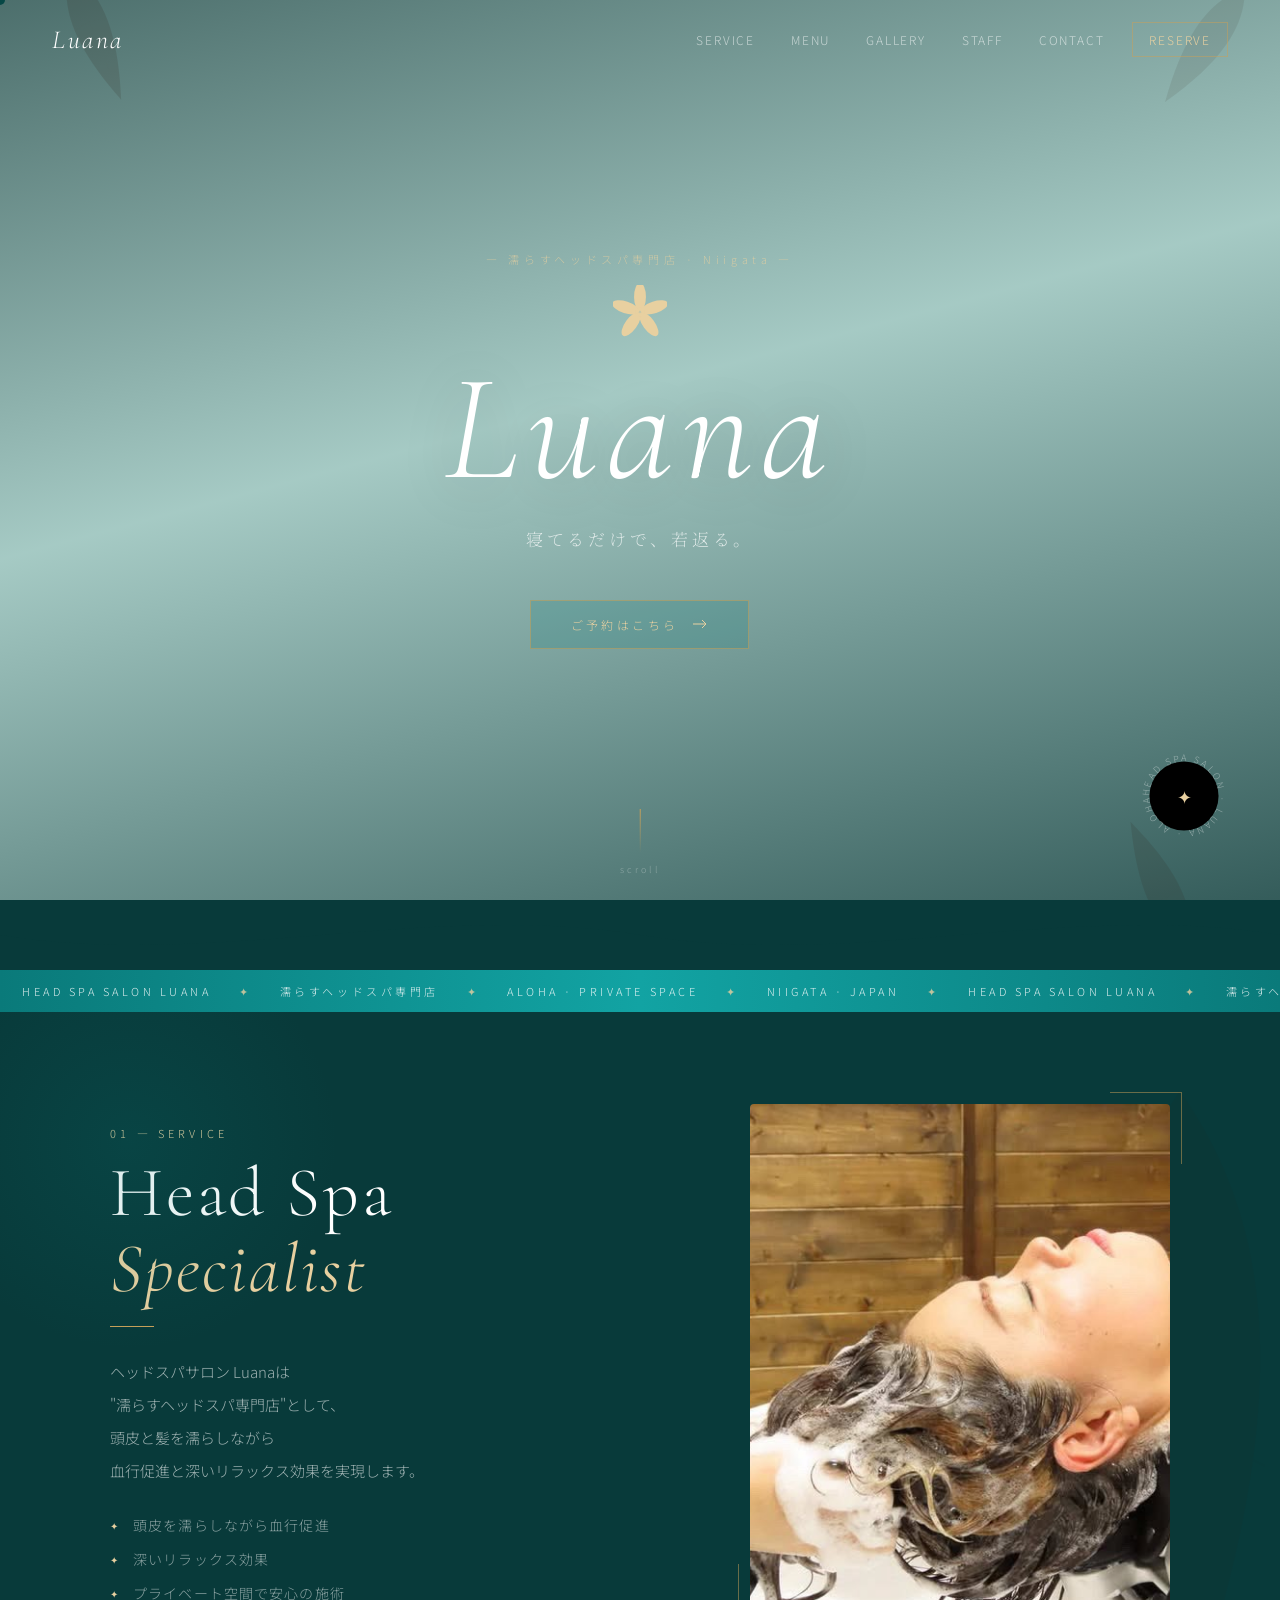
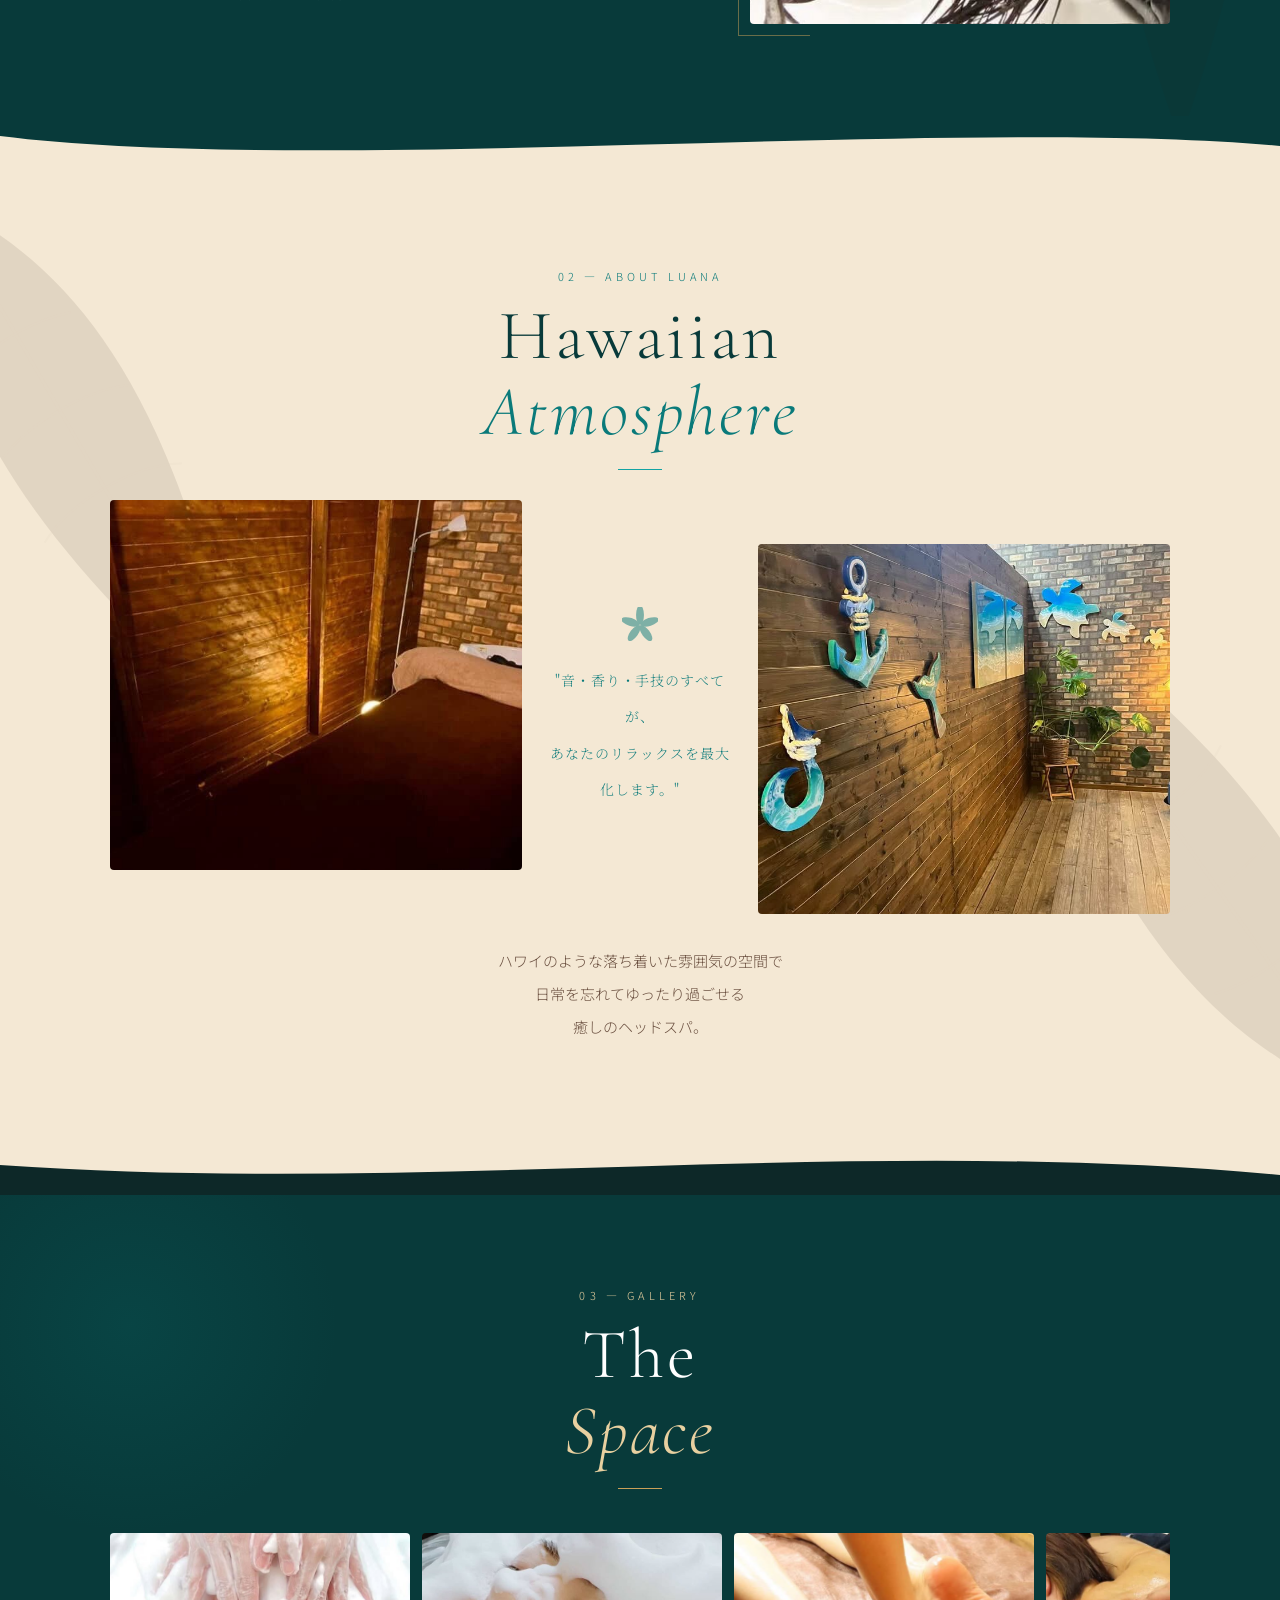
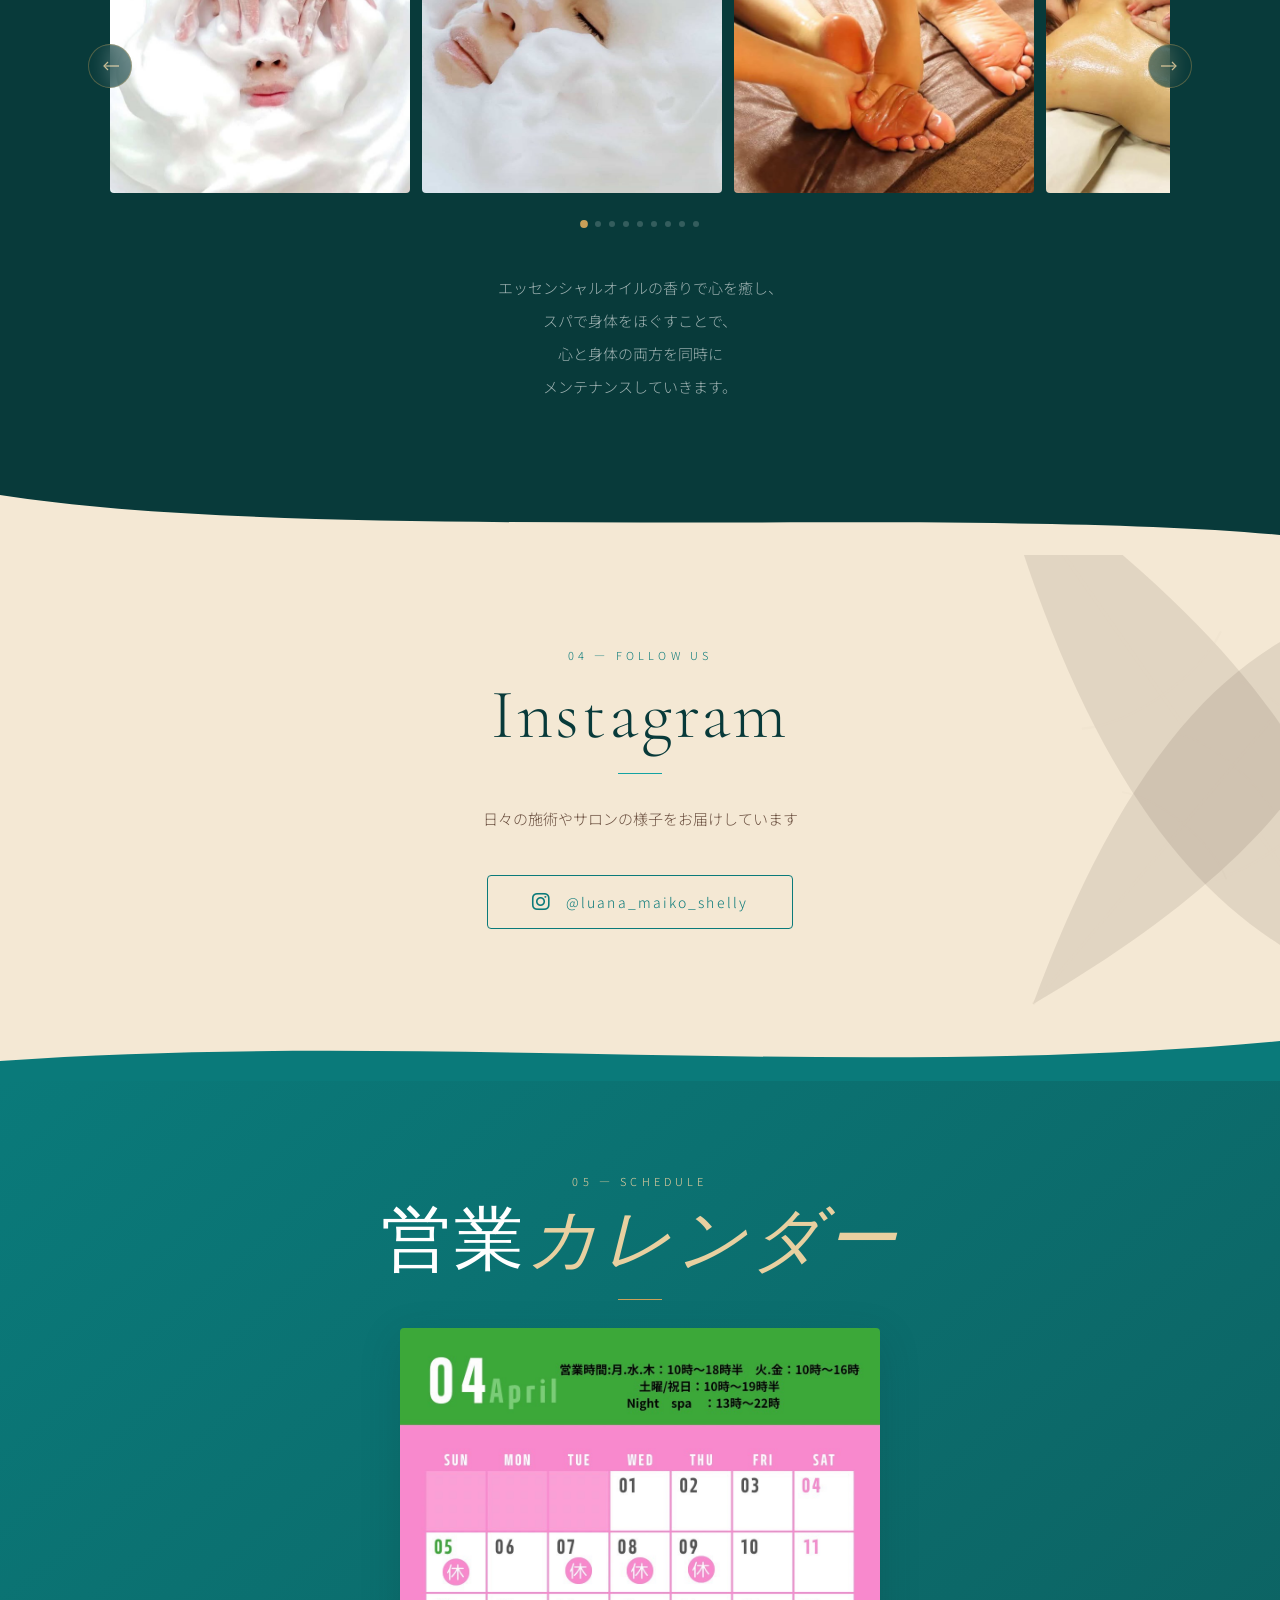
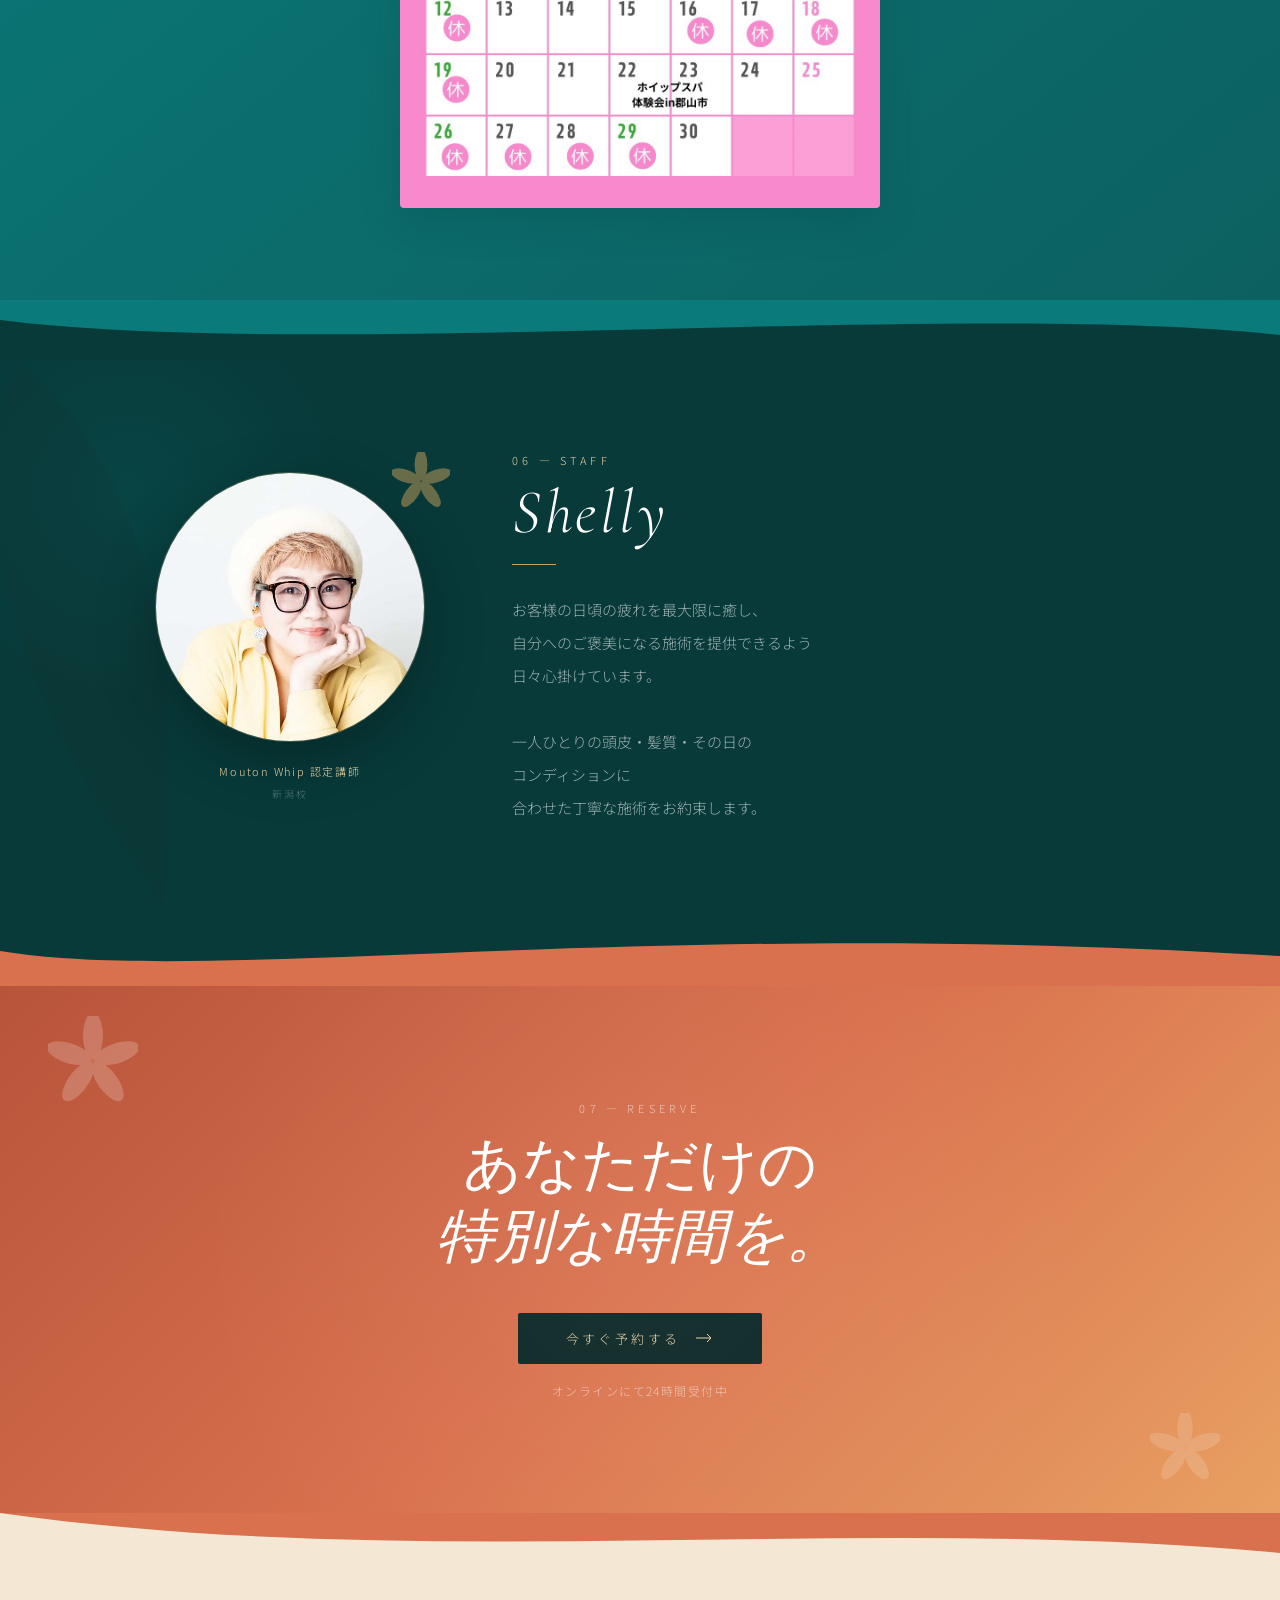
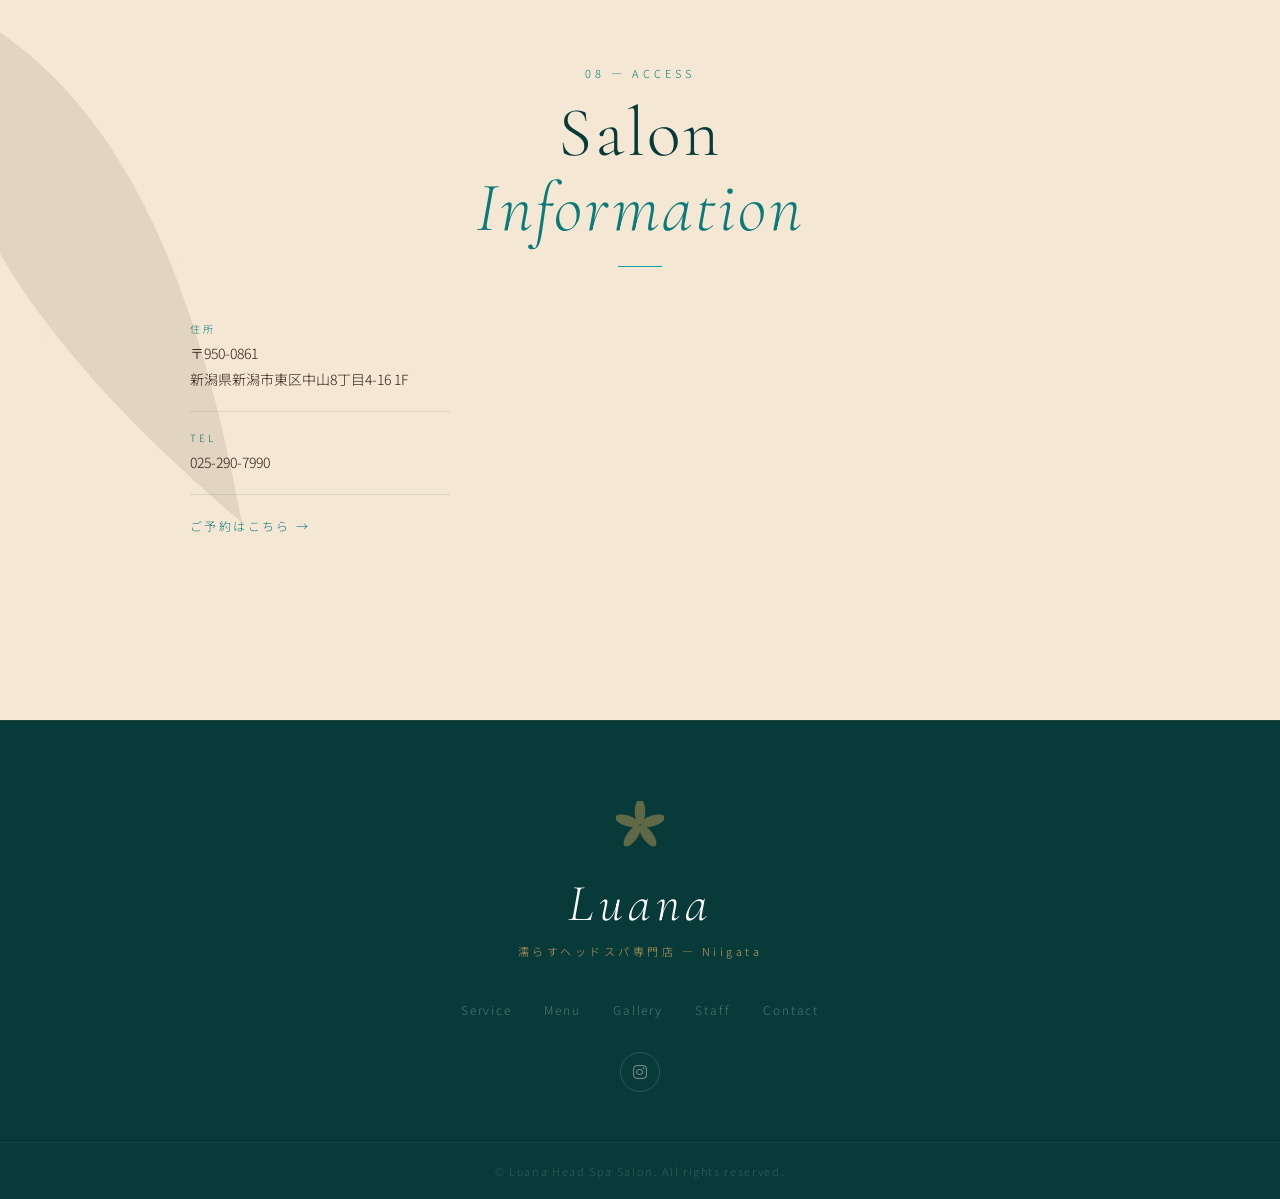
==== index.html @ be239156 "Update index.html" ====
<!DOCTYPE html>
<html lang="ja">
<head>
<meta charset="UTF-8">
<meta name="viewport" content="width=device-width, initial-scale=1.0">
<title>Luana — 濡らすヘッドスパ専門店</title>
<link href="https://fonts.googleapis.com/css2?family=Cormorant+Garamond:ital,wght@0,300;0,400;1,300;1,400;1,500&family=Noto+Serif+JP:wght@200;300&family=Noto+Sans+JP:wght@200;300;400&display=swap" rel="stylesheet">
<link rel="stylesheet" href="https://cdnjs.cloudflare.com/ajax/libs/font-awesome/6.5.0/css/all.min.css">
<link rel="stylesheet" href="style.css">
<meta name="google-site-verification" content="O3hoG726tvhX1asal-WGF4yoI_s49Vpb828jJnGC_mg" />
</head>
<body>

<div class="cursor" id="cursor"></div>

<!-- SVG Defs (plumeria + palm leaf) -->
<svg width="0" height="0" style="position:absolute">
  <defs>
    <!-- Plumeria 5-petal flower -->
    <symbol id="plumeria" viewBox="0 0 100 100">
      <ellipse cx="50" cy="22" rx="11" ry="26" fill="currentColor" transform="rotate(0,50,50)"/>
      <ellipse cx="50" cy="22" rx="11" ry="26" fill="currentColor" transform="rotate(72,50,50)"/>
      <ellipse cx="50" cy="22" rx="11" ry="26" fill="currentColor" transform="rotate(144,50,50)"/>
      <ellipse cx="50" cy="22" rx="11" ry="26" fill="currentColor" transform="rotate(216,50,50)"/>
      <ellipse cx="50" cy="22" rx="11" ry="26" fill="currentColor" transform="rotate(288,50,50)"/>
      <circle cx="50" cy="50" r="8" fill="currentColor" opacity=".6"/>
    </symbol>
    <!-- Tropical leaf -->
    <symbol id="leaf" viewBox="0 0 120 280">
      <path d="M60,10 C95,60 110,130 60,270 C10,130 25,60 60,10Z" fill="currentColor"/>
      <path d="M60,10 C60,10 60,270 60,270" stroke="currentColor" stroke-width="1.5" fill="none" opacity=".3"/>
      <path d="M35,80 C50,75 70,75 85,80" stroke="currentColor" stroke-width="1" fill="none" opacity=".25"/>
      <path d="M28,120 C45,112 75,112 92,120" stroke="currentColor" stroke-width="1" fill="none" opacity=".2"/>
      <path d="M26,160 C44,150 76,150 94,160" stroke="currentColor" stroke-width="1" fill="none" opacity=".15"/>
    </symbol>
  </defs>
</svg>

<!-- ======================== HERO ======================== -->
<section class="hero">
  <video autoplay muted loop playsinline class="hero-video">
    <source src="images/795506401.041044.mp4" type="video/mp4">
  </video>
  <div class="hero-veil"></div>

  <!-- floating palm leaves -->
  <div class="hero-leaves">
    <svg class="leaf-tl" style="top:-40px;left:-55px;width:300px;opacity:.14;fill:#2a5c3e;transform:rotate(-22deg)"><use href="#leaf"/></svg>
    <svg class="leaf-tr" style="top:-30px;right:-45px;width:240px;opacity:.09;fill:#2a5c3e;transform:rotate(35deg)"><use href="#leaf"/></svg>
    <svg class="leaf-br" style="bottom:-60px;right:-60px;width:360px;opacity:.13;fill:#2a5c3e;transform:rotate(155deg)"><use href="#leaf"/></svg>
  </div>

  <div class="hero-content">
    <p class="hero-eyebrow">— 濡らすヘッドスパ専門店 · Niigata —</p>
    <!-- plumeria SVG above title -->
    <svg class="hero-plumeria" viewBox="0 0 100 100" style="color:var(--gold-lt)"><use href="#plumeria"/></svg>
    <h1 class="hero-title">Luana</h1>
    <p class="hero-tagline">寝てるだけで、若返る。</p>
    <a href="https://tol-app.jp/s/2vein6014q2k5wwbvw0y" class="hero-cta" target="_blank">
      <span>ご予約はこちら</span>
      <svg width="16" height="10" viewBox="0 0 16 10"><line x1="0" y1="5" x2="12" y2="5" stroke="currentColor" stroke-width="1"/><polyline points="9,1 13,5 9,9" fill="none" stroke="currentColor" stroke-width="1"/></svg>
    </a>
  </div>

  <div class="hero-badge">
    <svg viewBox="0 0 100 100" width="100%" height="100%" style="font-size:9.5px">
      <path id="ct" d="M50,50m-36,0a36,36 0 1,1 72,0a36,36 0 1,1-72,0"/>
      <text fill="currentColor" letter-spacing="2.6">
        <textPath href="#ct">HEAD SPA SALON · LUANA · ALOHA · </textPath>
      </text>
    </svg>
    <span class="badge-center">✦</span>
  </div>

  <div class="hero-scroll"><div class="scroll-bar"></div><span>scroll</span></div>
</section>

<!-- NAV -->
<nav id="nav">
  <a href="index.html" class="nav-brand">Luana</a>
  <div class="nav-links">
    <a href="#service">Service</a>
    <a href="menu.html">Menu</a>
    <a href="#gallery">Gallery</a>
    <a href="#staff">Staff</a>
    <a href="contact.html">Contact</a>
    <a href="https://tol-app.jp/s/2vein6014q2k5wwbvw0y" target="_blank" class="nav-btn">Reserve</a>
  </div>
  <button class="nav-hamburger" id="hamburger"><span></span><span></span></button>
</nav>
<div class="mobile-menu" id="mm">
  <a href="#service" class="mm-link">Service</a>
  <a href="menu.html" class="mm-link">Menu</a>
  <a href="#gallery" class="mm-link">Gallery</a>
  <a href="#staff" class="mm-link">Staff</a>
  <a href="contact.html" class="mm-link">Contact</a>
  <a href="https://tol-app.jp/s/2vein6014q2k5wwbvw0y" target="_blank" class="mm-link mm-reserve">Reserve</a>
</div>

<!-- WAVE DOWN from hero -->
<div class="wave-divider" style="background:var(--deep)">
  <svg viewBox="0 0 1440 70" preserveAspectRatio="none" height="70">
    <path d="M0,35 C240,70 480,0 720,35 C960,70 1200,0 1440,35 L1440,0 L0,0 Z" fill="var(--deep)"/>
  </svg>
</div>

<!-- MARQUEE -->
<div class="marquee-wrap">
  <div class="marquee-track">
    <span>HEAD SPA SALON LUANA</span><span class="marquee-dot">✦</span>
    <span>濡らすヘッドスパ専門店</span><span class="marquee-dot">✦</span>
    <span>ALOHA · PRIVATE SPACE</span><span class="marquee-dot">✦</span>
    <span>NIIGATA · JAPAN</span><span class="marquee-dot">✦</span>
    <span>HEAD SPA SALON LUANA</span><span class="marquee-dot">✦</span>
    <span>濡らすヘッドスパ専門店</span><span class="marquee-dot">✦</span>
    <span>ALOHA · PRIVATE SPACE</span><span class="marquee-dot">✦</span>
    <span>NIIGATA · JAPAN</span><span class="marquee-dot">✦</span>
  </div>
</div>

<!-- ======================== SERVICE ======================== -->
<section class="sec-deep reveal" id="service">
  <!-- tropical leaf watermark -->
  <svg style="position:absolute;bottom:-50px;right:-50px;width:300px;opacity:.05;fill:var(--gold);pointer-events:none" viewBox="0 0 120 280"><use href="#leaf"/></svg>
  <div class="split-layout" style="max-width:1060px;margin:0 auto">
    <div class="split-text">
      <span class="tag-line">01 — Service</span>
      <h2 class="title-serif" style="margin-bottom:20px">Head Spa<br><em>Specialist</em></h2>
      <div class="gold-bar"></div>
      <p class="body-prose">
        ヘッドスパサロン Luanaは<br>
        "濡らすヘッドスパ専門店"として、<br>
        頭皮と髪を濡らしながら<br>
        血行促進と深いリラックス効果を実現します。
      </p>
      <ul class="feature-list">
        <li><span class="fi">✦</span> 頭皮を濡らしながら血行促進</li>
        <li><span class="fi">✦</span> 深いリラックス効果</li>
        <li><span class="fi">✦</span> プライベート空間で安心の施術</li>
      </ul>
    </div>
    <div class="split-image">
      <img src="images/spa3.jpg" alt="service">
      <div class="img-corner-tl"></div>
      <div class="img-corner-br"></div>
    </div>
  </div>
</section>

<!-- WAVE -->
<div class="wave-divider" style="background:var(--sand)">
  <svg viewBox="0 0 1440 60" preserveAspectRatio="none" height="60">
    <path d="M0,20 C360,60 1080,0 1440,30 L1440,0 L0,0 Z" fill="var(--deep)"/>
  </svg>
</div>

<!-- ======================== ABOUT ======================== -->
<section class="sec-sand reveal center" id="about">
  <!-- leaf watermark -->
  <svg class="leaf-accent br" viewBox="0 0 120 280" style="fill:var(--palm)"><use href="#leaf"/></svg>
  <svg class="leaf-accent tl" viewBox="0 0 120 280" style="fill:var(--palm)"><use href="#leaf"/></svg>
  <div style="max-width:1060px;margin:0 auto">
    <span class="tag-line">02 — About Luana</span>
    <h2 class="title-serif" style="margin-bottom:20px">Hawaiian<br><em>Atmosphere</em></h2>
    <div class="gold-bar"></div>
    <div class="stag-grid">
      <div class="stag-img stag-top"><img src="images/spa12.jpg" alt=""></div>
      <div class="stag-mid">
        <svg class="stag-plumeria" viewBox="0 0 100 100" style="color:var(--lagoon)"><use href="#plumeria"/></svg>
        <p class="stag-quote">"音・香り・手技のすべてが、<br>あなたのリラックスを最大化します。"</p>
      </div>
      <div class="stag-img stag-btm"><img src="images/spa5.jpg" alt=""></div>
    </div>
    <p class="body-prose">
      ハワイのような落ち着いた雰囲気の空間で<br>
      日常を忘れてゆったり過ごせる<br>癒しのヘッドスパ。
    </p>
  </div>
</section>

<!-- WAVE -->
<div class="wave-divider" style="background:var(--ink)">
  <svg viewBox="0 0 1440 60" preserveAspectRatio="none" height="60">
    <path d="M0,30 C480,60 960,0 1440,40 L1440,0 L0,0 Z" fill="var(--sand)"/>
  </svg>
</div>

<!-- ======================== GALLERY ======================== -->
<section class="sec-deep reveal center" id="gallery">
  <div style="max-width:1060px;margin:0 auto">
    <span class="tag-line">03 — Gallery</span>
    <h2 class="title-serif" style="margin-bottom:20px">The<br><em>Space</em></h2>
    <div class="gold-bar"></div>

    <!-- カルーセル本体 -->
    <div class="carousel-wrap">
      <button class="carousel-arrow prev" id="gPrev" aria-label="前へ">
        <svg width="18" height="12" viewBox="0 0 18 12"><line x1="18" y1="6" x2="4" y2="6" stroke="currentColor" stroke-width="1.2"/><polyline points="7,2 3,6 7,10" fill="none" stroke="currentColor" stroke-width="1.2"/></svg>
      </button>
      <div class="carousel-track" id="gTrack">
        <div class="c-item c-tall"><img src="images/spa1.jpg" alt=""><div class="c-hover"></div></div>
        <div class="c-item"><img src="images/spa2.jpg" alt=""><div class="c-hover"></div></div>
        <div class="c-item"><img src="images/spa4.jpg" alt=""><div class="c-hover"></div></div>
        <div class="c-item c-tall"><img src="images/spa7.jpg" alt=""><div class="c-hover"></div></div>
        <div class="c-item"><img src="images/spa8.jpg" alt=""><div class="c-hover"></div></div>
        <div class="c-item"><img src="images/spa10.jpg" alt=""><div class="c-hover"></div></div>
        <div class="c-item c-tall"><img src="images/spa17.jpg" alt=""><div class="c-hover"></div></div>
        <div class="c-item"><img src="images/spa18.jpg" alt=""><div class="c-hover"></div></div>
        <div class="c-item"><img src="images/spa19.jpg" alt=""><div class="c-hover"></div></div>
      </div>
      <button class="carousel-arrow next" id="gNext" aria-label="次へ">
        <svg width="18" height="12" viewBox="0 0 18 12"><line x1="0" y1="6" x2="14" y2="6" stroke="currentColor" stroke-width="1.2"/><polyline points="11,2 15,6 11,10" fill="none" stroke="currentColor" stroke-width="1.2"/></svg>
      </button>
    </div>

    <!-- ドット -->
    <div class="carousel-dots" id="gDots"></div>

    <p class="body-prose" style="margin-top:44px">
      エッセンシャルオイルの香りで心を癒し、<br>スパで身体をほぐすことで、<br>
      心と身体の両方を同時に<br>メンテナンスしていきます。
    </p>
  </div>
</section>
   

<!-- WAVE -->
<div class="wave-divider" style="background:var(--sand)">
  <svg viewBox="0 0 1440 60" preserveAspectRatio="none" height="60">
    <path d="M0,0 C360,50 1080,10 1440,40 L1440,0 L0,0 Z" fill="var(--deep)"/>
  </svg>
</div>

<!-- ======================== INSTAGRAM ======================== -->
<section class="sec-sand reveal center">
  <svg class="leaf-accent tr" viewBox="0 0 120 280" style="fill:var(--palm)"><use href="#leaf"/></svg>
  <svg class="leaf-accent br" viewBox="0 0 120 280" style="fill:var(--palm)"><use href="#leaf"/></svg>
  <div style="max-width:600px;margin:0 auto">
    <span class="tag-line" style="color:var(--lagoon)">04 — Follow Us</span>
    <h2 class="title-serif" style="color:var(--deep);margin-bottom:20px">Instagram</h2>
    <div class="gold-bar"></div>
    <p class="body-prose" style="color:var(--text-lt);margin-bottom:22px">日々の施術やサロンの様子をお届けしています</p>
    <a href="https://www.instagram.com/luana_maiko_shelly/" target="_blank" class="insta-btn">
      <i class="fa-brands fa-instagram"></i>
      <span>@luana_maiko_shelly</span>
    </a>
  </div>
</section>

<!-- WAVE -->
<div class="wave-divider" style="background:var(--lagoon)">
  <svg viewBox="0 0 1440 60" preserveAspectRatio="none" height="60">
    <path d="M0,40 C480,10 960,60 1440,20 L1440,0 L0,0 Z" fill="var(--sand)"/>
  </svg>
</div>

<!-- ======================== SCHEDULE ======================== -->
<section class="sec-lagoon reveal center">
  <div style="max-width:700px;margin:0 auto">
    <span class="tag-line">05 — Schedule</span>
    <h2 class="title-serif" style="margin-bottom:20px">営業<em>カレンダー</em></h2>
    <div class="gold-bar"></div>
    <div class="schedule-img"><img src="images/spa20.jpg" alt="schedule"></div>
  </div>
</section>

<!-- WAVE -->
<div class="wave-divider" style="background:var(--deep)">
  <svg viewBox="0 0 1440 60" preserveAspectRatio="none" height="60">
    <path d="M0,20 C360,60 1080,0 1440,35 L1440,0 L0,0 Z" fill="var(--lagoon)"/>
  </svg>
</div>

<!-- ======================== STAFF ======================== -->
<section class="sec-deep reveal" id="staff">
  <svg style="position:absolute;top:-30px;left:-40px;width:260px;opacity:.06;fill:var(--gold);pointer-events:none;transform:rotate(-15deg)" viewBox="0 0 120 280"><use href="#leaf"/></svg>
  <div class="staff-layout">
    <div class="staff-img-side">
      <svg class="staff-plumeria" viewBox="0 0 100 100" style="color:var(--gold)"><use href="#plumeria"/></svg>
      <div class="staff-photo"><img src="images/spa11.jpg" alt="SHELLY"></div>
      <p class="staff-cert">Mouton Whip 認定講師<br><small>新潟校</small></p>
    </div>
    <div class="staff-text-side">
      <span class="tag-line">06 — Staff</span>
      <h2 class="staff-name">Shelly</h2>
      <div class="gold-bar"></div>
      <p class="body-prose">
        お客様の日頃の疲れを最大限に癒し、<br>
        自分へのご褒美になる施術を提供できるよう<br>
        日々心掛けています。<br><br>
        一人ひとりの頭皮・髪質・その日の<br>コンディションに<br>
        合わせた丁寧な施術をお約束します。
      </p>
    </div>
  </div>
</section>

<!-- WAVE into sunset -->
<div class="wave-divider" style="background:var(--sunset)">
  <svg viewBox="0 0 1440 70" preserveAspectRatio="none" height="70">
    <path d="M0,35 C240,70 720,0 1440,40 L1440,0 L0,0 Z" fill="var(--deep)"/>
  </svg>
</div>

<!-- ======================== RESERVE CTA ======================== -->
<section class="sec-sunset reveal" id="reserve">
  <!-- plumeria watermarks -->
  <svg style="position:absolute;top:30px;left:48px;width:90px;opacity:.2;color:white" viewBox="0 0 100 100"><use href="#plumeria"/></svg>
  <svg style="position:absolute;bottom:30px;right:60px;width:70px;opacity:.15;color:white" viewBox="0 0 100 100"><use href="#plumeria"/></svg>
  <div class="cta-inner">
    <span class="tag-line">07 — Reserve</span>
    <h2 class="cta-title">あなただけの<br><em>特別な時間を。</em></h2>
    <a href="https://tol-app.jp/s/2vein6014q2k5wwbvw0y" class="cta-btn" target="_blank">
      <span>今すぐ予約する</span>
      <svg width="18" height="10" viewBox="0 0 18 10"><line x1="0" y1="5" x2="14" y2="5" stroke="currentColor" stroke-width="1"/><polyline points="11,1 15,5 11,9" fill="none" stroke="currentColor" stroke-width="1"/></svg>
    </a>
    <p class="cta-note">オンラインにて24時間受付中</p>
  </div>
</section>

<!-- WAVE -->
<div class="wave-divider" style="background:var(--sand)">
  <svg viewBox="0 0 1440 60" preserveAspectRatio="none" height="60">
    <path d="M0,0 C480,60 960,0 1440,40 L1440,0 L0,0 Z" fill="var(--sunset)"/>
  </svg>
</div>

<!-- ======================== ACCESS ======================== -->
<section class="sec-sand reveal center" id="access">
  <svg class="leaf-accent tl" viewBox="0 0 120 280" style="fill:var(--palm)"><use href="#leaf"/></svg>
  <div style="max-width:1060px;margin:0 auto">
    <span class="tag-line" style="color:var(--lagoon)">08 — Access</span>
    <h2 class="title-serif" style="color:var(--deep);margin-bottom:20px">Salon<br><em>Information</em></h2>
    <div class="gold-bar"></div>
    <div class="access-grid">
      <div class="access-info">
        <div class="access-row">
          <span class="access-label">住所</span>
          <span class="access-val">〒950-0861<br>新潟県新潟市東区中山8丁目4-16 1F</span>
        </div>
        <div class="access-row">
          <span class="access-label">TEL</span>
          <span class="access-val">025-290-7990</span>
        </div>
        <a href="https://tol-app.jp/s/2vein6014q2k5wwbvw0y" class="access-link" target="_blank">ご予約はこちら →</a>
      </div>
      <div class="access-map">
        <iframe src="https://www.google.com/maps/embed?pb=!1m18!1m12!1m3!1d3147.7233417652424!2d139.0874111!3d37.9135288!2m3!1f0!2f0!3f0!3m2!1i1024!2i768!4f13.1!3m3!1m2!1s0x5ff4cbd491cc6c4f%3A0x5db7b37e631eb9e1!2z44CSOTUwLTA4NjEg5paw5r2f55yM5paw5r2f5biC5p2x5Yy65Lit5bGx77yY5LiB55uu77yU4oiS77yR77yWIDFm!5e0!3m2!1sja!2sjp!4v1773441882358!5m2!1sja!2sjp" allowfullscreen="" loading="lazy"></iframe>
      </div>
    </div>
  </div>
</section>

<!-- FOOTER -->
<footer>
  <div class="footer-top">
    <svg class="footer-plumeria" viewBox="0 0 100 100" style="color:var(--gold)"><use href="#plumeria"/></svg>
    <div class="footer-logo">Luana</div>
    <p class="footer-sub">濡らすヘッドスパ専門店 — Niigata</p>
    <nav class="footer-links">
      <a href="#service">Service</a><a href="menu.html">Menu</a>
      <a href="#gallery">Gallery</a><a href="#staff">Staff</a>
      <a href="contact.html">Contact</a>
    </nav>
    <a href="https://www.instagram.com/luana_maiko_shelly/" target="_blank" class="footer-insta">
      <i class="fa-brands fa-instagram"></i>
    </a>
  </div>
  <div class="footer-bottom">© Luana Head Spa Salon. All rights reserved.</div>
</footer>

<script>
const cursor = document.getElementById('cursor');
document.addEventListener('mousemove', e => { cursor.style.left=e.clientX+'px'; cursor.style.top=e.clientY+'px'; });
document.querySelectorAll('a,button').forEach(el => {
  el.addEventListener('mouseenter',()=>cursor.classList.add('grow'));
  el.addEventListener('mouseleave',()=>cursor.classList.remove('grow'));
});
const nav = document.getElementById('nav');
window.addEventListener('scroll',()=>{ nav.classList.toggle('solid',window.scrollY>80); });
const hbg = document.getElementById('hamburger');
const mm  = document.getElementById('mm');
hbg.addEventListener('click',()=>{ hbg.classList.toggle('open'); mm.classList.toggle('open'); });
document.querySelectorAll('.mm-link').forEach(a=>a.addEventListener('click',()=>{ hbg.classList.remove('open'); mm.classList.remove('open'); }));
const io = new IntersectionObserver(entries=>{ entries.forEach(e=>{ if(e.isIntersecting){ e.target.classList.add('in-view'); io.unobserve(e.target); } }); },{threshold:.08});
document.querySelectorAll('.reveal').forEach(el=>io.observe(el));

 // Gallery Carousel
const track = document.getElementById('gTrack');
const items = track.querySelectorAll('.c-item');
const dotsWrap = document.getElementById('gDots');
const STEP = 312; // カード幅 + gap

// ドット生成
items.forEach((_,i)=>{
  const d = document.createElement('span');
  if(i===0) d.classList.add('active');
  d.addEventListener('click',()=>{ track.scrollTo({left:i*STEP,behavior:'smooth'}); });
  dotsWrap.appendChild(d);
});
const dots = dotsWrap.querySelectorAll('span');

// アクティブドット更新
track.addEventListener('scroll',()=>{
  const idx = Math.round(track.scrollLeft / STEP);
  dots.forEach((d,i)=> d.classList.toggle('active', i===idx));
  document.getElementById('gPrev').disabled = track.scrollLeft < 10;
  document.getElementById('gNext').disabled = track.scrollLeft + track.clientWidth >= track.scrollWidth - 10;
}, {passive:true});

document.getElementById('gPrev').addEventListener('click',()=>{ track.scrollBy({left:-STEP,behavior:'smooth'}); });
document.getElementById('gNext').addEventListener('click',()=>{ track.scrollBy({left: STEP,behavior:'smooth'}); });

// マウスドラッグ対応
let drag={active:false,startX:0,scrollLeft:0};
track.addEventListener('mousedown', e=>{ drag={active:true,startX:e.pageX-track.offsetLeft,scrollLeft:track.scrollLeft}; track.classList.add('is-dragging'); });
document.addEventListener('mouseup',  ()=>{ drag.active=false; track.classList.remove('is-dragging'); });
track.addEventListener('mousemove', e=>{ if(!drag.active) return; e.preventDefault(); track.scrollLeft = drag.scrollLeft-(e.pageX-track.offsetLeft-drag.startX)*1.5; }); 
</script>
</body>
</html>
---- style.css ----
/* ============================================
   LUANA — Hawaiian Luxury Resort
   Inspired by Halekulani × Four Seasons Hualalai
   ============================================ */

:root {
  --lagoon:     #0a7a7a;
  --lagoon-lt:  #12a3a3;
  --deep:       #083a3a;
  --sunset:     #d9714e;
  --sunset-lt:  #f0a882;
  --sand:       #f4e8d4;
  --sand-dk:    #e8d4b8;
  --palm:       #2a5c3e;
  --gold:       #c9a058;
  --gold-lt:    #e8d0a0;
  --cream:      #fdf7ee;
  --white:      #ffffff;
  --ink:        #0d2828;
  --text:       #2e1e14;
  --text-lt:    #6b5040;
}

*, *::before, *::after { box-sizing: border-box; margin: 0; padding: 0; }
html { scroll-behavior: smooth; }

body {
  font-family: 'Noto Sans JP', sans-serif;
  font-weight: 300;
  color: var(--text);
  overflow-x: hidden;
  background: var(--cream);
  cursor: none;
}

.cursor {
  position: fixed; width: 10px; height: 10px;
  background: var(--lagoon-lt); border-radius: 50%;
  pointer-events: none; z-index: 9999;
  transform: translate(-50%,-50%);
  transition: width .25s, height .25s, opacity .25s;
  mix-blend-mode: multiply;
}
.cursor.grow { width: 32px; height: 32px; opacity: .4; }
@media (hover:none){ .cursor{ display:none; } }

.reveal {
  opacity: 0; transform: translateY(36px);
  transition: opacity .85s cubic-bezier(.22,1,.36,1),
              transform .85s cubic-bezier(.22,1,.36,1);
}
.reveal.in-view { opacity: 1; transform: translateY(0); }

/* Tokens */
.tag-line    { font-size: 11px; letter-spacing: .38em; text-transform: uppercase; margin-bottom: 14px; display: block; }
.title-serif { font-family: 'Cormorant Garamond', serif; font-size: clamp(40px,6.5vw,70px); font-weight: 300; line-height: 1.08; letter-spacing: .04em; }
.title-serif em { font-style: italic; }
.gold-bar    { width: 44px; height: 1px; background: var(--gold); margin-bottom: 28px; }
.center      { text-align: center; }
.center .gold-bar { margin-left: auto; margin-right: auto; }
.body-prose  { font-size: 15px; font-weight: 300; line-height: 2.2; }

/* ============================================  HERO  */
.hero {
  position: relative; height: 100svh; min-height: 620px;
  display: flex; align-items: center; justify-content: center; overflow: hidden;
}
.hero-video {
  position: absolute; inset: 0; width: 100%; height: 100%;
  object-fit: cover; z-index: 0;
}
.hero-veil {
  position: absolute; inset: 0; z-index: 1;
  background: linear-gradient(165deg, rgba(8,58,58,.72) 0%, rgba(10,122,122,.36) 45%, rgba(8,58,58,.82) 100%);
}
.hero-leaves {
  position: absolute; inset: 0; z-index: 2; pointer-events: none; overflow: hidden;
}
.hero-leaves svg { position: absolute; }

.hero-content {
  position: relative; z-index: 3; text-align: center; padding: 0 24px;
  animation: fadeUp 1.3s cubic-bezier(.22,1,.36,1) both;
}
@keyframes fadeUp {
  from { opacity:0; transform: translateY(26px); }
  to   { opacity:1; transform: translateY(0); }
}
.hero-eyebrow {
  font-size: 11px; letter-spacing: .42em; font-weight: 200;
  color: rgba(232,208,160,.85); margin-bottom: 18px;
  animation: fadeUp 1.3s .15s cubic-bezier(.22,1,.36,1) both;
}
.hero-plumeria { width: 54px; margin: 0 auto 16px; animation: fadeUp 1.3s .25s cubic-bezier(.22,1,.36,1) both; }
.hero-title {
  font-family: 'Cormorant Garamond', serif;
  font-size: clamp(88px,17vw,152px);
  font-weight: 300; font-style: italic; color: var(--white);
  letter-spacing: .06em; line-height: .92; margin-bottom: 22px;
  text-shadow: 0 6px 60px rgba(0,0,0,.22);
  animation: fadeUp 1.3s .32s cubic-bezier(.22,1,.36,1) both;
}
.hero-tagline {
  font-family: 'Noto Serif JP', serif; font-weight: 200;
  font-size: clamp(13px,2vw,17px); letter-spacing: .22em;
  color: rgba(255,255,255,.72); margin-bottom: 44px; line-height: 2;
  animation: fadeUp 1.3s .45s cubic-bezier(.22,1,.36,1) both;
}
.hero-cta {
  display: inline-flex; align-items: center; gap: 14px;
  padding: 15px 40px;
  border: 1px solid rgba(201,160,88,.55);
  background: rgba(10,122,122,.2); backdrop-filter: blur(12px);
  color: var(--gold-lt); text-decoration: none;
  font-size: 12px; letter-spacing: .28em; text-transform: uppercase;
  transition: background .35s, border-color .35s, color .35s;
  animation: fadeUp 1.3s .58s cubic-bezier(.22,1,.36,1) both;
}
.hero-cta:hover { background: var(--gold); border-color: var(--gold); color: var(--ink); }
.hero-badge {
  position: absolute; bottom: 56px; right: 48px;
  width: 96px; height: 96px; z-index: 3;
  color: rgba(255,255,255,.42);
  animation: spinBadge 20s linear infinite, fadeUp 1.3s .8s cubic-bezier(.22,1,.36,1) both;
}
.badge-center {
  position: absolute; inset: 0; display: flex; align-items: center; justify-content: center;
  font-size: 18px; color: var(--gold-lt); animation: spinRev 20s linear infinite;
}
@keyframes spinBadge  { to { transform: rotate(360deg);  } }
@keyframes spinRev    { to { transform: rotate(-360deg); } }
.hero-scroll {
  position: absolute; bottom: 24px; left: 50%; transform: translateX(-50%);
  z-index: 3; display: flex; flex-direction: column; align-items: center; gap: 10px;
  color: rgba(255,255,255,.32); font-size: 9px; letter-spacing: .38em;
}
.scroll-bar {
  width: 1px; height: 44px;
  background: linear-gradient(to bottom, var(--gold), transparent);
  animation: scrollDrop 2s ease-in-out infinite;
}
@keyframes scrollDrop {
  0%  { transform: scaleY(0); transform-origin: top; }
  50% { transform: scaleY(1); transform-origin: top; }
  51% { transform: scaleY(1); transform-origin: bottom; }
  100%{ transform: scaleY(0); transform-origin: bottom; }
}

/* ============================================  WAVE DIVIDER  */
.wave-divider { display: block; width: 100%; overflow: hidden; line-height: 0; }
.wave-divider svg { display: block; width: 100%; }

/* ============================================  NAV  */
#nav {
  position: fixed; top: 0; left: 0; right: 0; z-index: 200;
  display: flex; align-items: center; justify-content: space-between;
  padding: 22px 52px; transition: background .4s, padding .4s;
}
#nav.solid {
  background: rgba(8,58,58,.94); backdrop-filter: blur(20px);
  padding: 15px 52px; border-bottom: 1px solid rgba(201,160,88,.15);
}
.nav-brand {
  font-family: 'Cormorant Garamond', serif;
  font-size: 26px; font-style: italic; font-weight: 300;
  color: var(--white); text-decoration: none; letter-spacing: .1em; transition: color .3s;
}
.nav-brand:hover { color: var(--gold-lt); }
.nav-links { display: flex; align-items: center; gap: 4px; }
.nav-links a {
  text-decoration: none; padding: 8px 16px;
  color: rgba(255,255,255,.6); font-size: 12px; letter-spacing: .15em; text-transform: uppercase; transition: color .25s;
}
.nav-links a:hover { color: var(--white); }
.nav-links a.nav-btn { border: 1px solid rgba(201,160,88,.5); color: var(--gold-lt); margin-left: 8px; }
.nav-links a.nav-btn:hover { background: var(--gold); border-color: var(--gold); color: var(--ink); }
.nav-hamburger { display: none; flex-direction: column; gap: 6px; background: none; border: none; cursor: pointer; padding: 4px; }
.nav-hamburger span { display: block; width: 26px; height: 1px; background: var(--white); transition: transform .3s, opacity .3s; }
.nav-hamburger.open span:first-child { transform: rotate(45deg) translate(5px,5px); }
.nav-hamburger.open span:last-child  { transform: rotate(-45deg) translate(5px,-5px); }
.mobile-menu {
  position: fixed; inset: 0; background: var(--deep); z-index: 190;
  display: flex; flex-direction: column; align-items: center; justify-content: center;
  gap: 28px; opacity: 0; pointer-events: none; transition: opacity .4s;
}
.mobile-menu.open { opacity: 1; pointer-events: auto; }
.mm-link { font-family: 'Cormorant Garamond', serif; font-size: 34px; font-style: italic; color: var(--white); text-decoration: none; letter-spacing: .12em; transition: color .25s; }
.mm-link:hover { color: var(--gold-lt); }
.mm-reserve { font-family: 'Noto Sans JP', sans-serif; font-style: normal; font-size: 13px; border: 1px solid var(--gold); color: var(--gold) !important; padding: 13px 38px; letter-spacing: .22em; }

/* ============================================  MARQUEE  */
.marquee-wrap { background: linear-gradient(90deg, var(--lagoon), var(--lagoon-lt), var(--lagoon)); padding: 13px 0; overflow: hidden; }
.marquee-track { display: flex; white-space: nowrap; width: max-content; animation: marquee 24s linear infinite; }
.marquee-track span { font-size: 11px; letter-spacing: .32em; text-transform: uppercase; color: rgba(255,255,255,.85); padding: 0 22px; font-weight: 300; }
.marquee-dot { color: rgba(232,208,160,.8) !important; padding: 0 6px !important; }
@keyframes marquee { from { transform: translateX(0); } to { transform: translateX(-50%); } }

/* ============================================  SECTIONS  */
.sec-sand {
  background: var(--sand); padding: 92px 52px;
  position: relative; overflow: hidden;
}
.sec-sand .tag-line   { color: var(--lagoon); }
.sec-sand .title-serif { color: var(--deep); }
.sec-sand .title-serif em { color: var(--lagoon); }
.sec-sand .gold-bar   { background: var(--lagoon-lt); }
.sec-sand .body-prose { color: var(--text-lt); }

.sec-deep {
  background: var(--deep); padding: 92px 52px;
  position: relative; overflow: hidden;
}
.sec-deep::before {
  content: ''; position: absolute; top: -80px; left: -80px;
  width: 420px; height: 420px; border-radius: 50%;
  background: radial-gradient(circle, rgba(10,122,122,.16) 0%, transparent 70%);
  pointer-events: none;
}
.sec-deep .tag-line    { color: var(--gold-lt); }
.sec-deep .title-serif { color: var(--white); }
.sec-deep .title-serif em { color: var(--gold-lt); }
.sec-deep .body-prose  { color: rgba(255,255,255,.6); }

.sec-lagoon {
  background: linear-gradient(140deg, var(--lagoon) 0%, #0d6060 100%);
  padding: 92px 52px; position: relative; overflow: hidden;
}
.sec-lagoon .tag-line    { color: var(--gold-lt); }
.sec-lagoon .title-serif { color: var(--white); }
.sec-lagoon .title-serif em { color: var(--gold-lt); }
.sec-lagoon .body-prose  { color: rgba(255,255,255,.65); }

.sec-sunset {
  background: linear-gradient(135deg, #b8543a 0%, var(--sunset) 50%, #e8a062 100%);
  padding: 114px 52px; text-align: center; position: relative; overflow: hidden;
}
.sec-sunset::before {
  content: ''; position: absolute; inset: 0;
  background: radial-gradient(circle at center, rgba(255,255,255,.05) 0%, transparent 65%);
  pointer-events: none;
}
.sec-sunset .tag-line    { color: rgba(255,255,255,.6); }
.sec-sunset .title-serif { color: var(--white); }
.sec-sunset .title-serif em { color: rgba(255,255,255,.88); }

/* tropical leaf accent for sand sections */
.leaf-accent {
  position: absolute; pointer-events: none; opacity: .09;
}
.leaf-accent.br { bottom: -50px; right: -50px; width: 300px; transform: rotate(145deg); }
.leaf-accent.tl { top: -40px; left: -50px; width: 280px; transform: rotate(-30deg); }
.leaf-accent.tr { top: -30px; right: -40px; width: 240px; transform: rotate(40deg); }

/* ============================================  SERVICE split  */
.split-layout { display: flex; gap: 72px; align-items: center; }
.split-text   { flex: 1; }
.split-image  { flex: 0 0 420px; position: relative; }
.split-image img { width: 100%; height: 520px; object-fit: cover; display: block; border-radius: 4px; }
.img-corner-tl {
  position: absolute; top: -12px; right: -12px; width: 72px; height: 72px;
  border-top: 1px solid var(--gold); border-right: 1px solid var(--gold); opacity: .5; pointer-events: none;
}
.img-corner-br {
  position: absolute; bottom: -12px; left: -12px; width: 72px; height: 72px;
  border-bottom: 1px solid var(--gold); border-left: 1px solid var(--gold); opacity: .5; pointer-events: none;
}
.feature-list { list-style: none; margin-top: 28px; display: flex; flex-direction: column; gap: 14px; }
.feature-list li { display: flex; align-items: center; gap: 14px; font-size: 14px; letter-spacing: .08em; color: rgba(255,255,255,.52); }
.feature-list li .fi { color: var(--gold-lt); font-size: 10px; }

/* ============================================  ABOUT staggered  */
.stag-grid { display: grid; grid-template-columns: 1fr 180px 1fr; gap: 28px; align-items: center; margin: 52px 0; }
.stag-img { overflow: hidden; border-radius: 4px; }
.stag-img img { width: 100%; height: 370px; object-fit: cover; display: block; transition: transform .7s ease; }
.stag-img:hover img { transform: scale(1.05); }
.stag-top { transform: translateY(-22px); }
.stag-btm { transform: translateY(22px); }
.stag-mid  { text-align: center; }
.stag-quote { font-family: 'Noto Serif JP', serif; font-size: 14px; font-weight: 200; line-height: 2.6; letter-spacing: .07em; color: var(--lagoon); }
.stag-plumeria { width: 36px; margin: 0 auto 14px; opacity: .5; }

/* ============================================  GALLERY  */
.masonry { display: grid; grid-template-columns: repeat(3,1fr); grid-auto-rows: 220px; gap: 10px; margin: 44px 0; }
.m-item { position: relative; overflow: hidden; border-radius: 4px; }
.m-item img { width: 100%; height: 100%; object-fit: cover; display: block; transition: transform .7s ease, filter .5s ease; }
.m-item:hover img { transform: scale(1.06); filter: saturate(1.15) brightness(.88); }
.m-hover { position: absolute; inset: 0; background: linear-gradient(to top, rgba(8,58,58,.45), transparent); opacity: 0; transition: opacity .4s; }
.m-item:hover .m-hover { opacity: 1; }
.m-tall { grid-row: span 2; }
.m-wide { grid-column: span 2; }

/* ============================================  INSTAGRAM  */
.insta-btn {
  display: inline-flex; align-items: center; gap: 14px;
  margin-top: 18px; padding: 16px 44px; border-radius: 4px;
  border: 1px solid var(--lagoon); color: var(--lagoon);
  text-decoration: none; font-size: 14px; letter-spacing: .15em;
  transition: background .35s, color .35s, border-color .35s;
}
.insta-btn i { font-size: 20px; }
.insta-btn:hover { background: linear-gradient(135deg,#f09433,#e6683c,#dc2743,#cc2366,#bc1888); color: var(--white); border-color: transparent; }

/* ============================================  SCHEDULE  */
.schedule-img img { width: 100%; max-width: 480px; height: auto; border-radius: 4px; box-shadow: 0 12px 40px rgba(8,58,58,.18); display: block; margin: 0 auto; }

/* ============================================  STAFF  */
.staff-layout { display: flex; gap: 72px; align-items: center; max-width: 1000px; margin: 0 auto; }
.staff-img-side { flex: 0 0 300px; text-align: center; position: relative; }
.staff-photo img { width: 270px; height: 270px; object-fit: cover; border-radius: 50%; border: 1px solid rgba(201,160,88,.3); box-shadow: 0 20px 60px rgba(0,0,0,.28); display: block; margin: 0 auto; }
.staff-plumeria { position: absolute; top: -20px; right: -10px; width: 58px; opacity: .5; }
.staff-cert { margin-top: 18px; font-size: 11px; letter-spacing: .16em; color: var(--gold-lt); line-height: 2; }
.staff-cert small { color: rgba(255,255,255,.3); font-size: 10px; }
.staff-text-side { flex: 1; }
.staff-name { font-family: 'Cormorant Garamond', serif; font-size: 62px; font-style: italic; font-weight: 300; color: var(--white); letter-spacing: .06em; line-height: 1; margin-bottom: 20px; }

/* ============================================  CTA  */
.cta-inner { max-width: 560px; margin: 0 auto; }
.cta-title { font-family: 'Cormorant Garamond', serif; font-size: clamp(36px,5.5vw,58px); font-weight: 300; line-height: 1.25; color: var(--white); margin-bottom: 38px; }
.cta-title em { font-style: italic; }
.cta-btn { display: inline-flex; align-items: center; gap: 16px; padding: 16px 48px; background: var(--ink); color: var(--gold-lt); text-decoration: none; font-size: 13px; letter-spacing: .26em; text-transform: uppercase; border-radius: 2px; transition: background .3s, transform .3s; }
.cta-btn:hover { background: var(--deep); transform: translateY(-3px); }
.cta-note { margin-top: 18px; font-size: 12px; letter-spacing: .12em; color: rgba(255,255,255,.55); }

/* ============================================  ACCESS  */
.access-grid { display: flex; gap: 40px; align-items: flex-start; max-width: 900px; margin: 36px auto 0; text-align: left; }
.access-info { flex: 0 0 260px; }
.access-row { padding: 18px 0; border-bottom: 1px solid rgba(8,58,58,.1); display: flex; flex-direction: column; gap: 4px; }
.access-label { font-size: 10px; letter-spacing: .3em; color: var(--lagoon); text-transform: uppercase; }
.access-val { font-size: 14px; color: var(--text); line-height: 1.9; font-weight: 300; }
.access-link { margin-top: 22px; display: inline-block; font-size: 12px; letter-spacing: .2em; color: var(--lagoon); text-decoration: none; transition: opacity .2s; }
.access-link:hover { opacity: .7; }
.access-map { flex: 1; }
.access-map iframe { width: 100%; height: 320px; border: 0; border-radius: 4px; filter: saturate(.85) hue-rotate(10deg); }

/* ============================================  FOOTER  */
footer { background: var(--deep); border-top: 1px solid rgba(201,160,88,.12); }
.footer-top { padding: 80px 40px 50px; text-align: center; }
.footer-plumeria { width: 48px; margin: 0 auto 18px; opacity: .45; }
.footer-logo { font-family: 'Cormorant Garamond', serif; font-size: 52px; font-style: italic; font-weight: 300; color: var(--white); letter-spacing: .1em; margin-bottom: 8px; }
.footer-sub { font-size: 11px; letter-spacing: .32em; color: var(--gold); margin-bottom: 36px; }
.footer-links { display: flex; justify-content: center; gap: 4px; flex-wrap: wrap; margin-bottom: 28px; }
.footer-links a { color: rgba(255,255,255,.3); text-decoration: none; font-size: 12px; letter-spacing: .16em; padding: 6px 14px; transition: color .25s; }
.footer-links a:hover { color: var(--white); }
.footer-insta { display: inline-flex; width: 40px; height: 40px; align-items: center; justify-content: center; border: 1px solid rgba(255,255,255,.14); border-radius: 50%; color: rgba(255,255,255,.4); font-size: 16px; text-decoration: none; transition: border-color .3s, color .3s; }
.footer-insta:hover { border-color: var(--gold); color: var(--gold); }
.footer-bottom { border-top: 1px solid rgba(255,255,255,.05); padding: 20px; text-align: center; font-size: 11px; letter-spacing: .15em; color: rgba(255,255,255,.18); }

/* ============================================  RESPONSIVE  */
@media (max-width:920px){
  .sec-sand,.sec-deep,.sec-lagoon,.sec-sunset{ padding:76px 36px; }
  .split-layout{ flex-direction:column-reverse; gap:44px; }
  .split-image{ flex:none; width:100%; }
  .split-image img{ height:340px; }
  .staff-layout{ flex-direction:column; gap:36px; }
  .staff-img-side{ flex:none; }
  .staff-text-side{ text-align:center; }
  .staff-text-side .gold-bar{ margin:0 auto 28px; }
  .stag-grid{ grid-template-columns:1fr; gap:0; }
  .stag-top,.stag-btm{ transform:none; }
  .stag-img img{ height:260px; }
  .stag-mid{ padding:28px 0; }
  .access-grid{ flex-direction:column; }
  .access-info{ flex:none; width:100%; }
  .masonry{ grid-template-columns:repeat(2,1fr); }
  .m-wide{ grid-column:span 2; }
}
@media (max-width:640px){
  #nav{ padding:18px 22px; } #nav.solid{ padding:13px 22px; }
  .nav-links{ display:none; }
  .nav-hamburger{ display:flex; }
  .masonry{ grid-auto-rows:155px; }
  .hide-sp{ display:none; }
  .m-wide{ grid-column:span 1; }
  .hero-badge{ width:72px; height:72px; right:16px; bottom:48px; }
  .staff-name{ font-size:46px; }
  .footer-logo{ font-size:38px; }
  .img-corner-tl,.img-corner-br{ display:none; }
}
/* ============================================  GALLERY CAROUSEL  */
.carousel-wrap {
  position: relative; margin: 44px 0 0;
}
.carousel-track {
  display: flex; gap: 12px; overflow-x: auto; scroll-snap-type: x mandatory;
  -webkit-overflow-scrolling: touch; scrollbar-width: none; padding-bottom: 6px;
  cursor: grab; user-select: none;
}
.carousel-track::-webkit-scrollbar { display: none; }
.carousel-track.is-dragging { cursor: grabbing; scroll-snap-type: none; }

.c-item {
  flex: 0 0 300px; height: 260px; position: relative;
  overflow: hidden; border-radius: 4px; scroll-snap-align: start;
  transition: flex-basis .35s ease;
}
.c-item.c-tall { flex: 0 0 300px; height: 260px; }
.c-item img { width: 100%; height: 100%; object-fit: cover; display: block; transition: transform .7s ease, filter .5s ease; pointer-events: none; }
.c-item:hover img { transform: scale(1.06); filter: saturate(1.15) brightness(.88); }
.c-hover {
  position: absolute; inset: 0;
  background: linear-gradient(to top, rgba(8,58,58,.45), transparent);
  opacity: 0; transition: opacity .4s;
}
.c-item:hover .c-hover { opacity: 1; }

/* 矢印 */
.carousel-arrow {
  position: absolute; top: 50%; transform: translateY(-50%); z-index: 10;
  width: 44px; height: 44px; border-radius: 50%;
  border: 1px solid rgba(201,160,88,.45);
  background: rgba(8,58,58,.72); backdrop-filter: blur(12px);
  color: var(--gold-lt); cursor: pointer;
  display: flex; align-items: center; justify-content: center;
  transition: background .3s, border-color .3s, opacity .3s; opacity: .8;
}
.carousel-arrow:hover { background: var(--gold); border-color: var(--gold); color: var(--ink); opacity: 1; }
.carousel-arrow.prev { left: -22px; }
.carousel-arrow.next { right: -22px; }
.carousel-arrow:disabled { opacity: .2; pointer-events: none; }

/* ドット */
.carousel-dots {
  display: flex; justify-content: center; gap: 8px; margin-top: 22px;
}
.carousel-dots span {
  width: 6px; height: 6px; border-radius: 50%;
  background: rgba(255,255,255,.18); transition: background .3s, transform .3s;
  cursor: pointer;
}
.carousel-dots span.active { background: var(--gold); transform: scale(1.3); }

@media (max-width:640px){
  .carousel-arrow.prev { left: 4px; }
  .carousel-arrow.next { right: 4px; }
  .c-item { flex: 0 0 240px; height: 210px; }
  .c-item.c-tall { flex: 0 0 240px; height: 210px; }
}
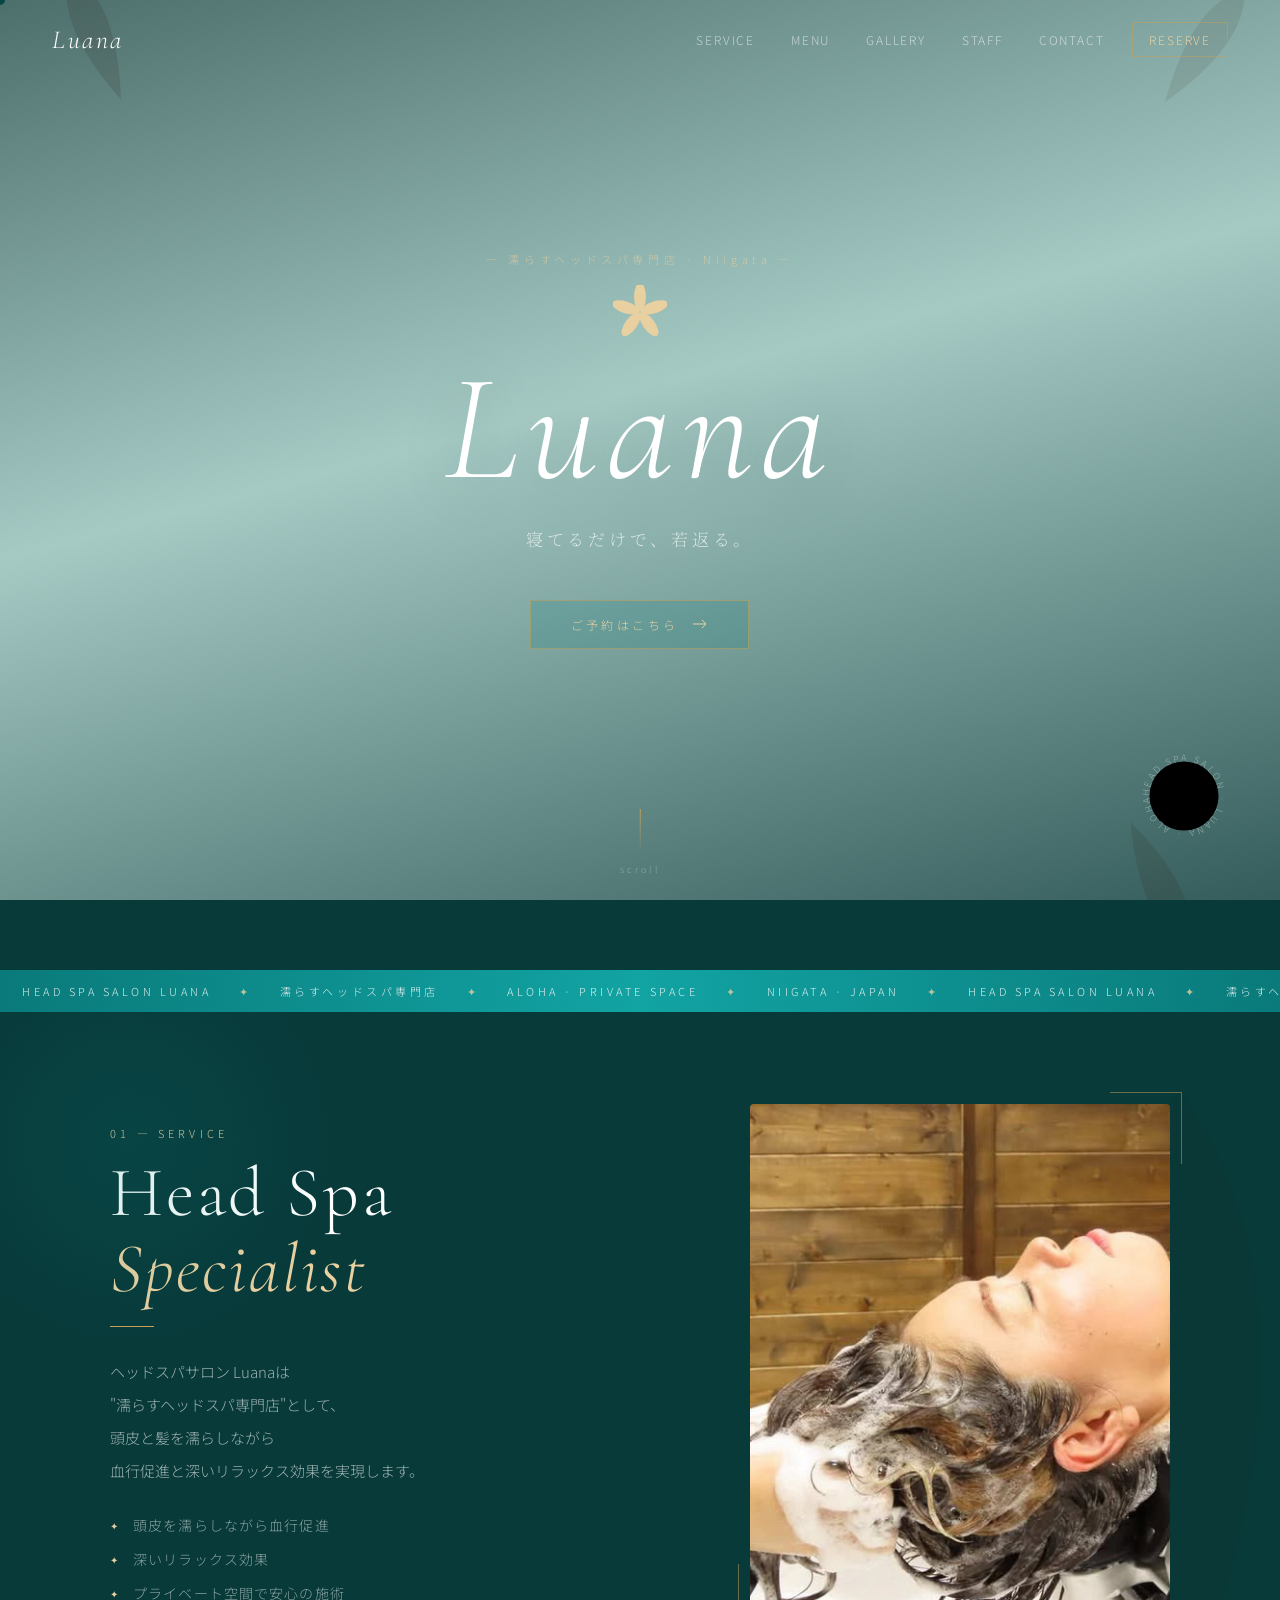
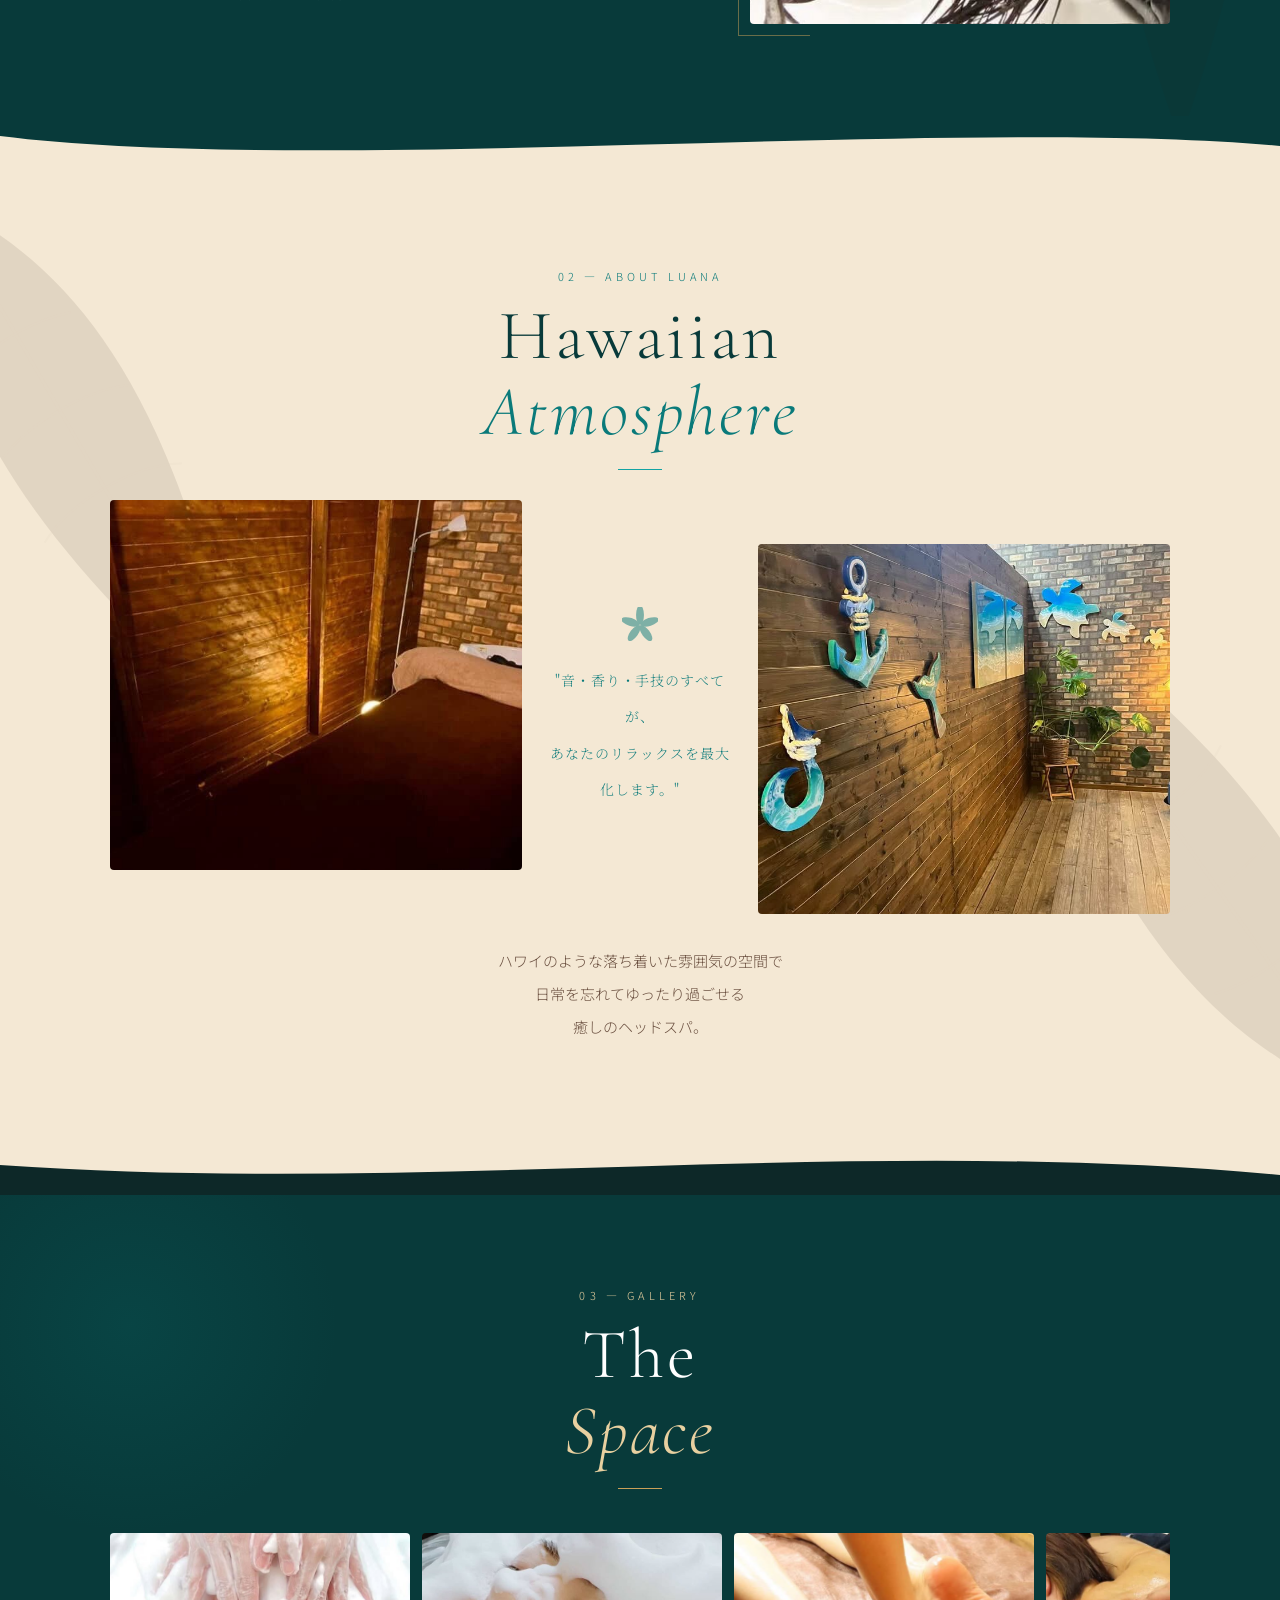
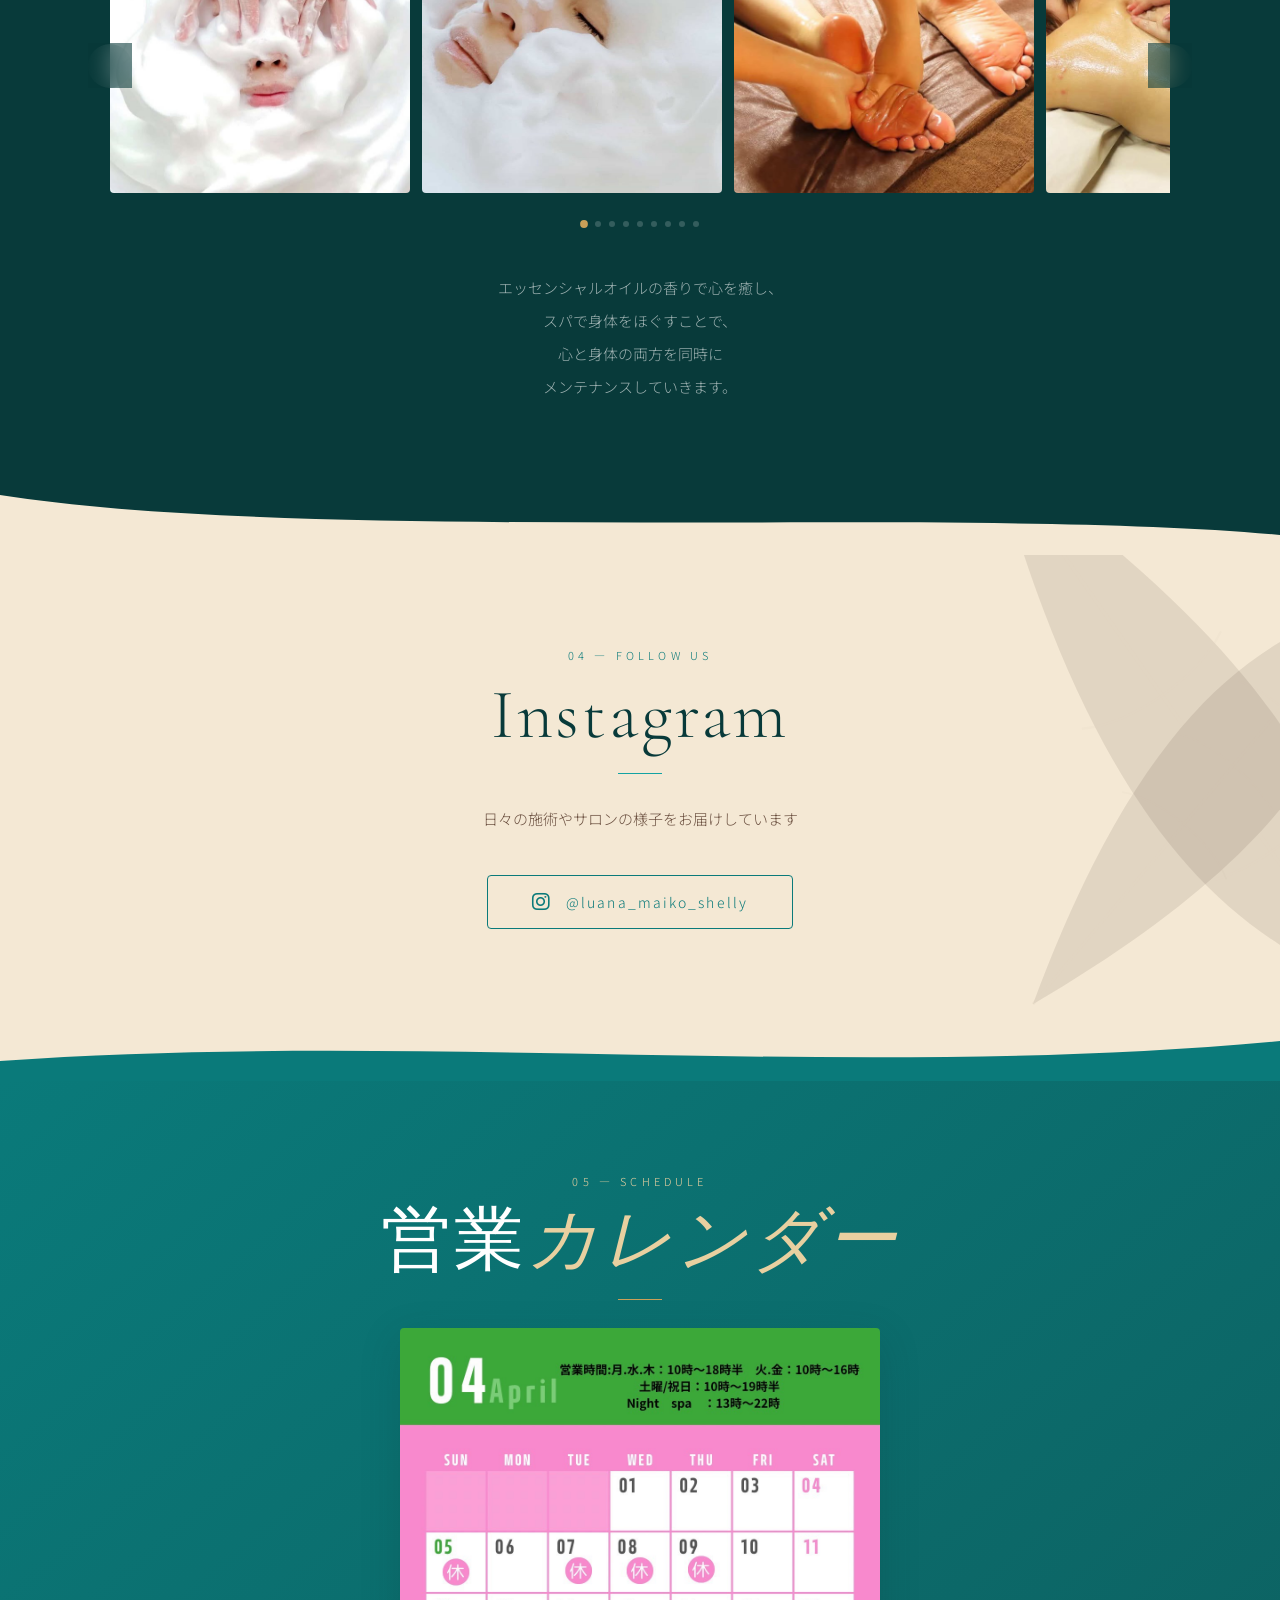
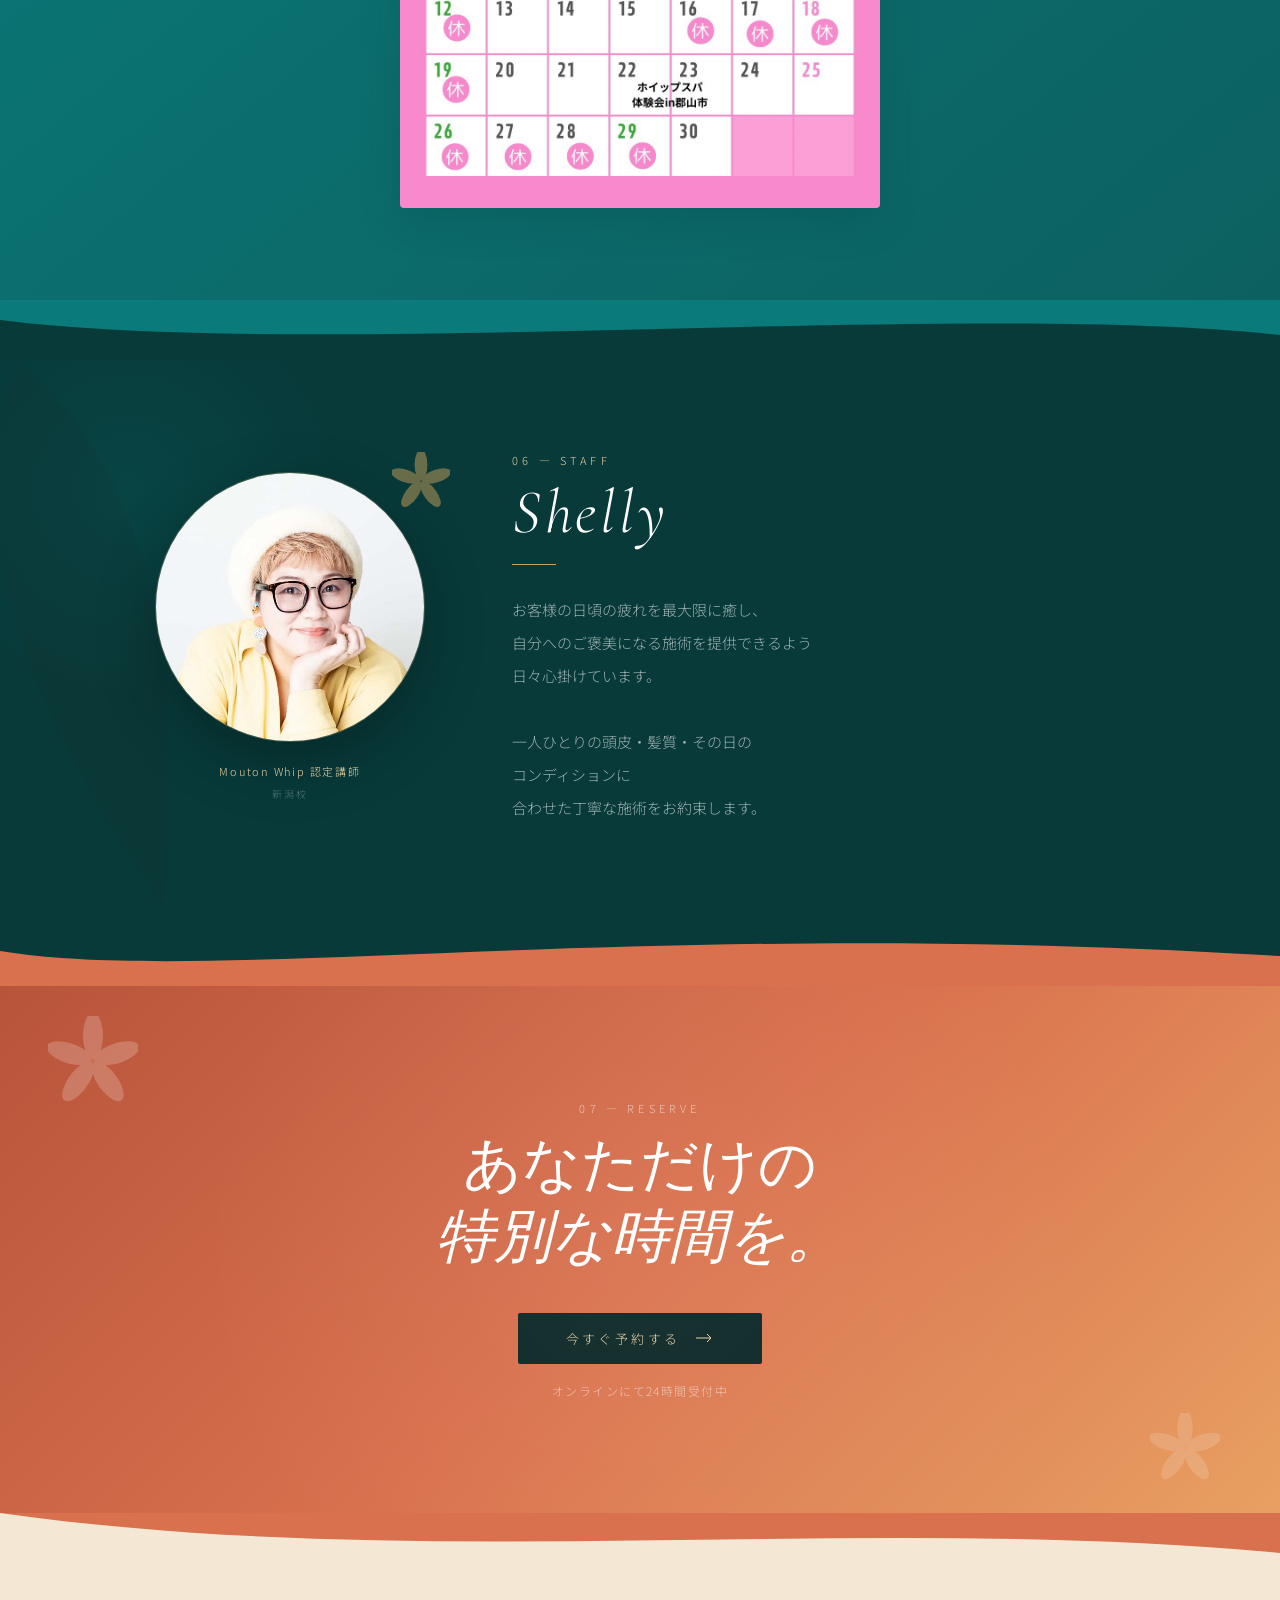
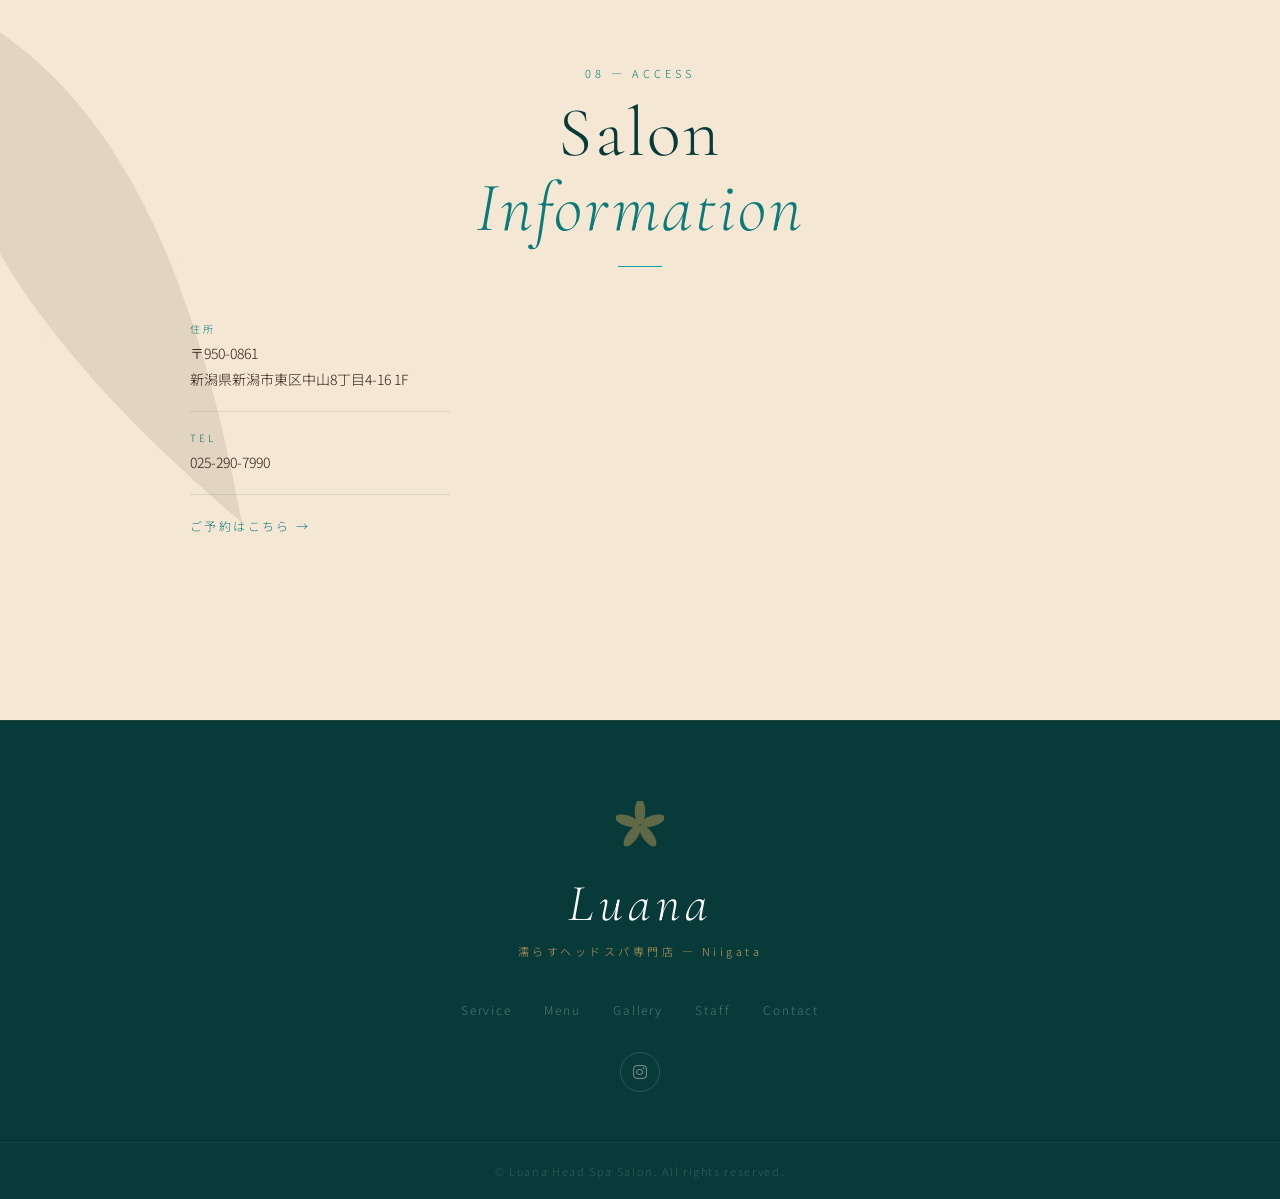
==== commit 6e833b09: "Update index.html" ====
--- a/index.html
+++ b/index.html
@@ -69,7 +69,7 @@
         <textPath href="#ct">HEAD SPA SALON · LUANA · ALOHA · </textPath>
       </text>
     </svg>
-    <span class="badge-center">✦</span>
+    <span class="badge-center"><img src="images/logo-icon.jpg" alt="" style="width: 30px; height: auto;"></span>
   </div>
 
   <div class="hero-scroll"><div class="scroll-bar"></div><span>scroll</span></div>
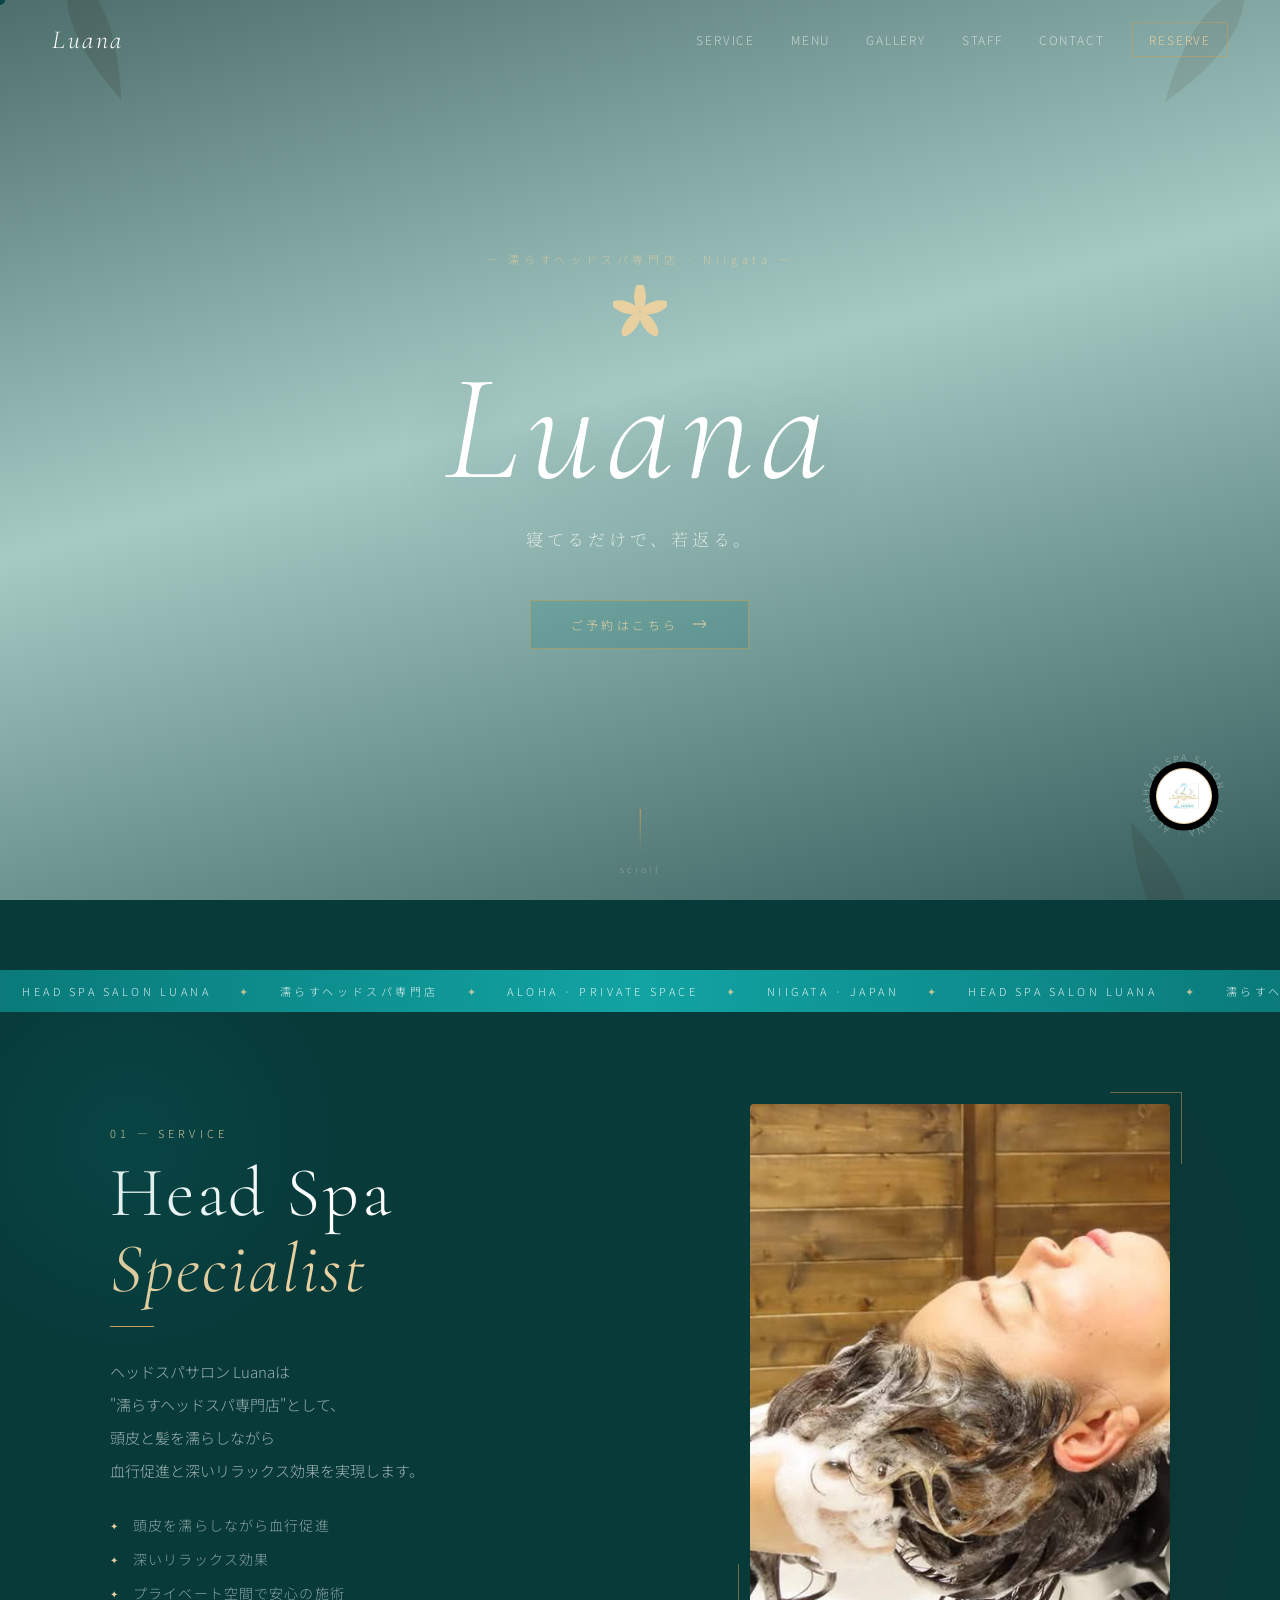
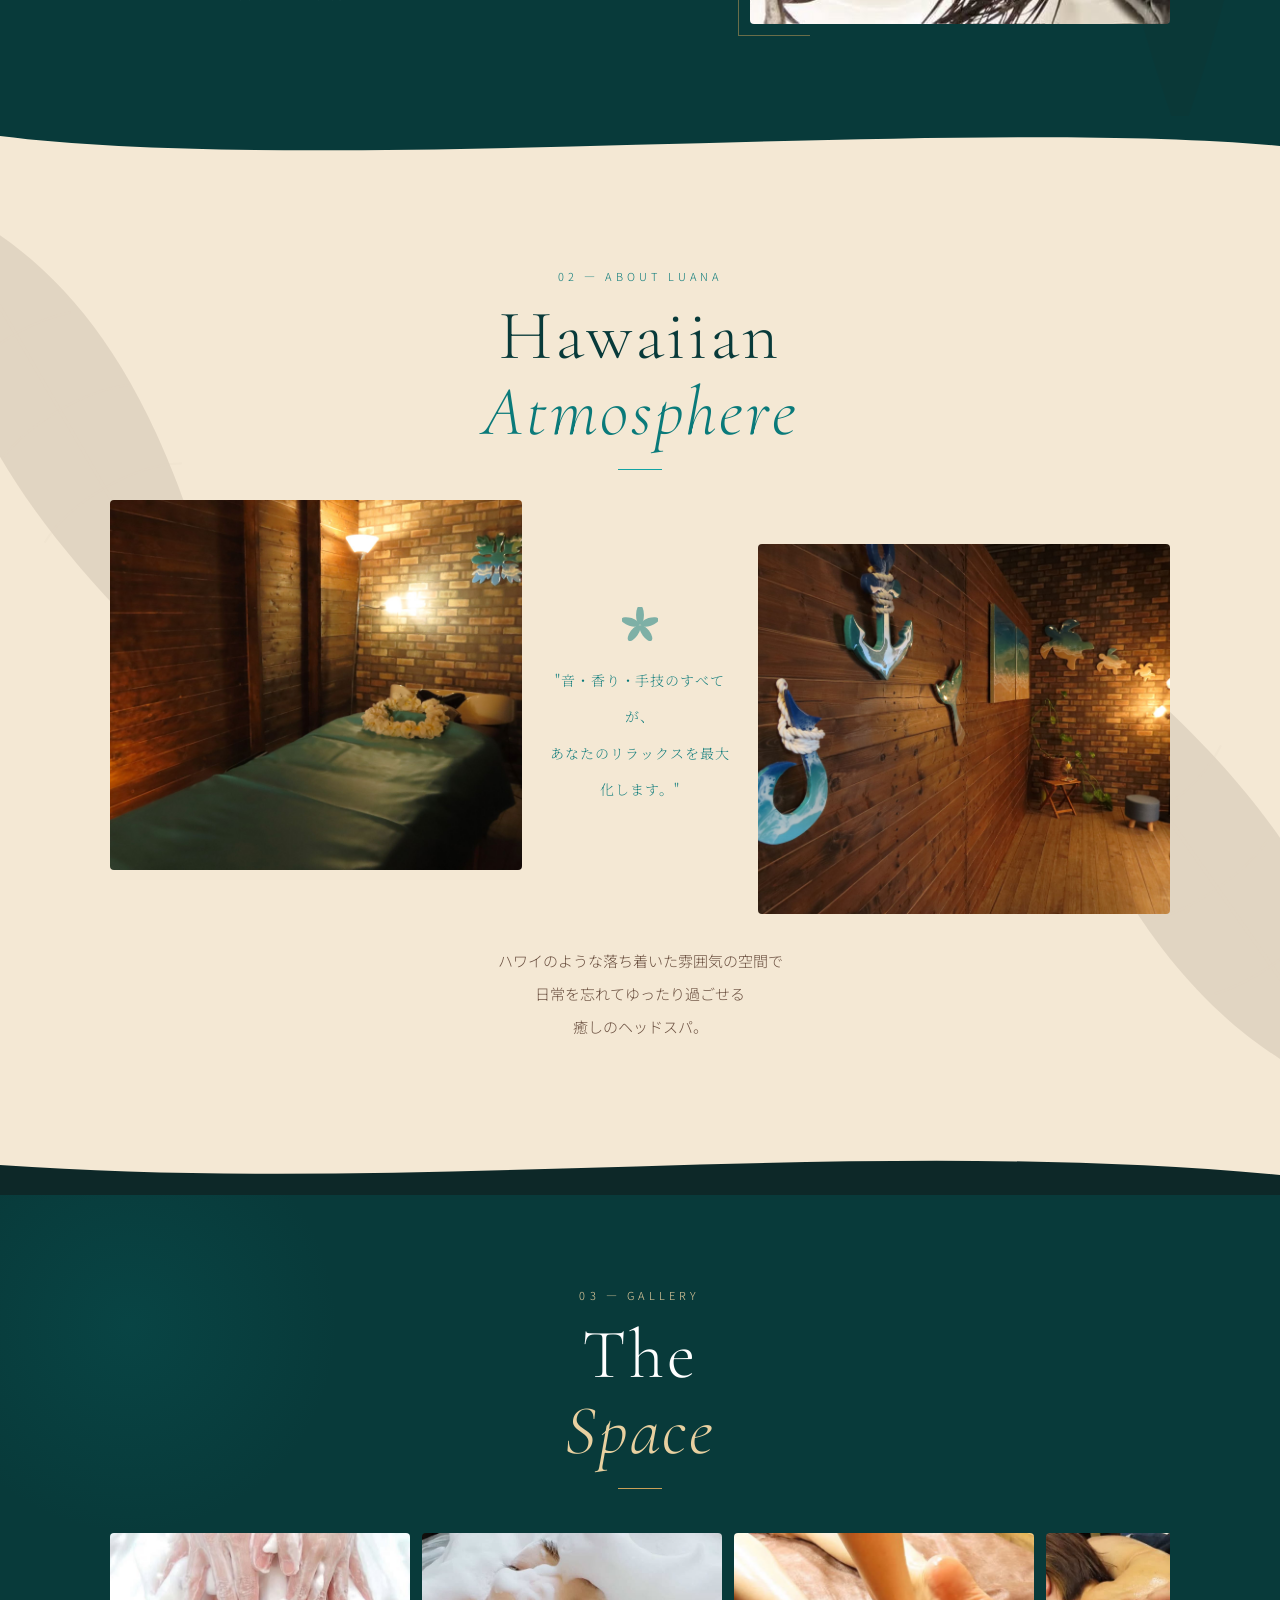
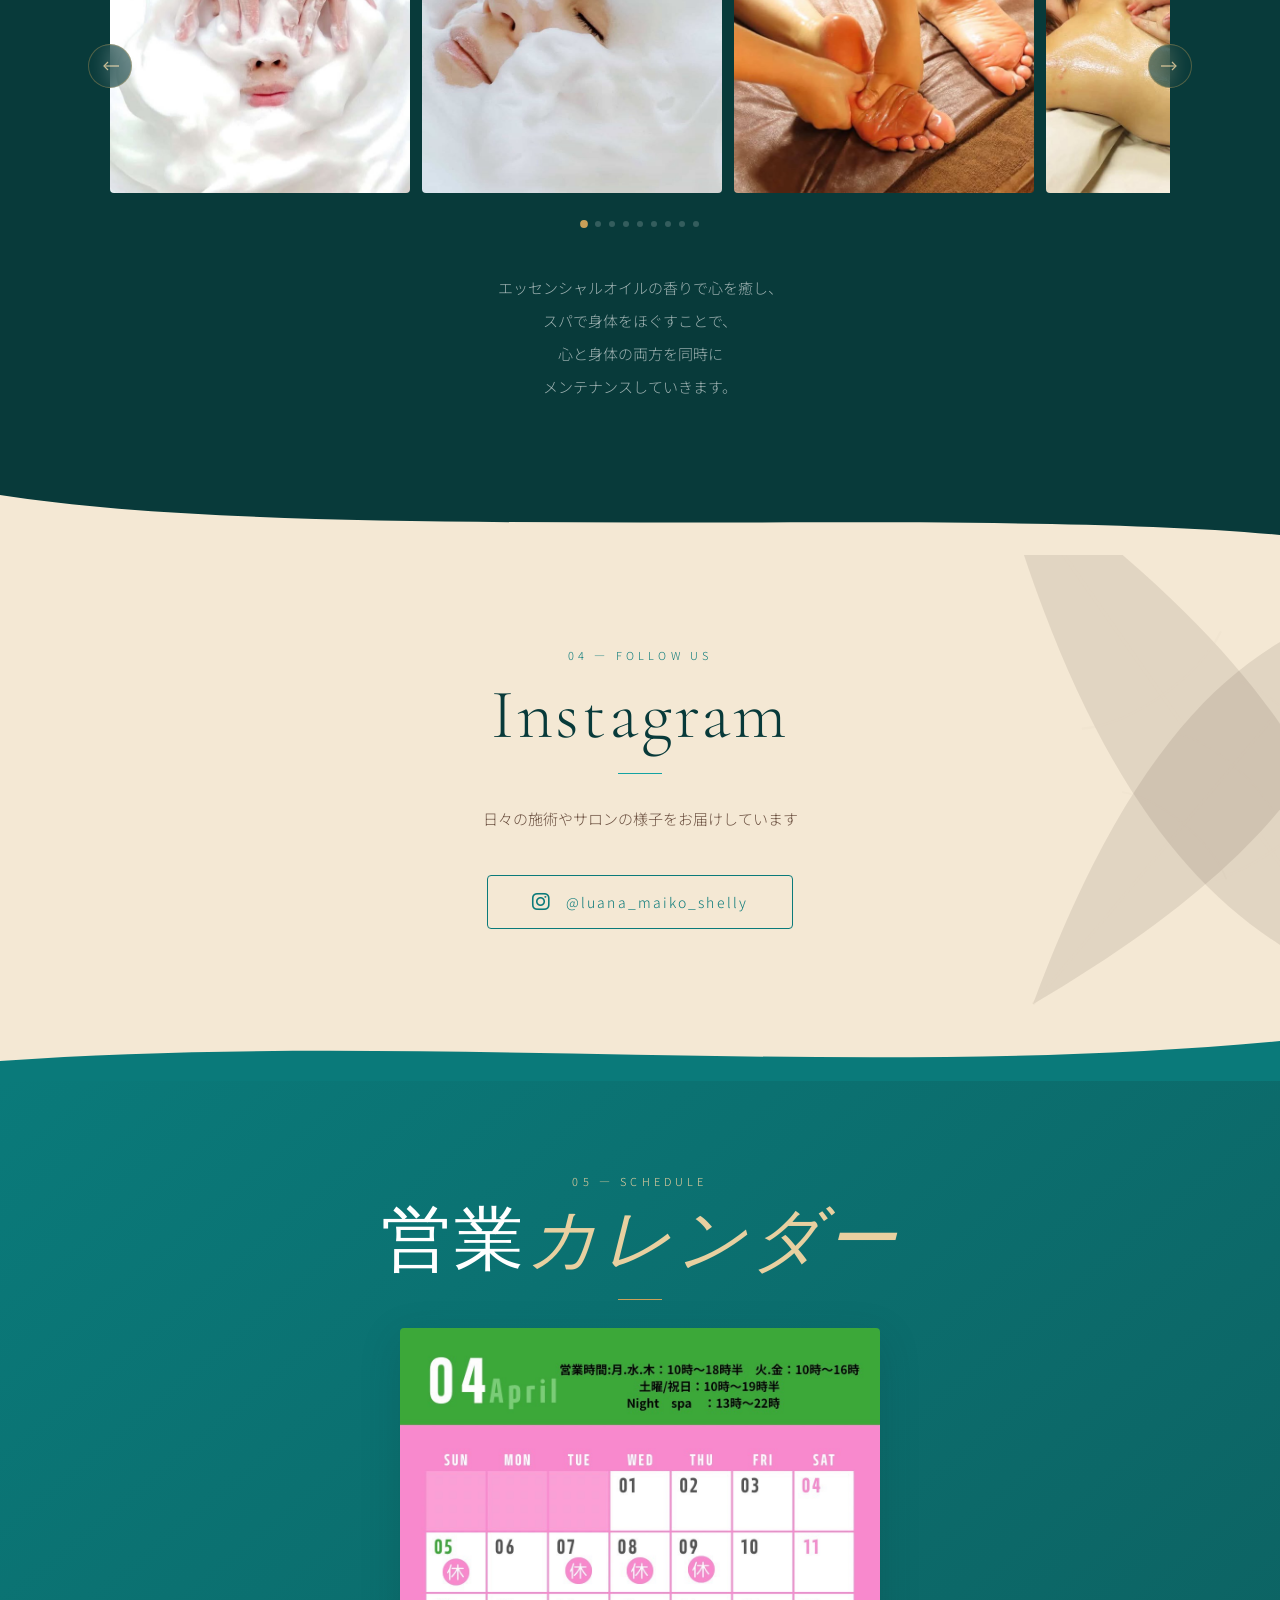
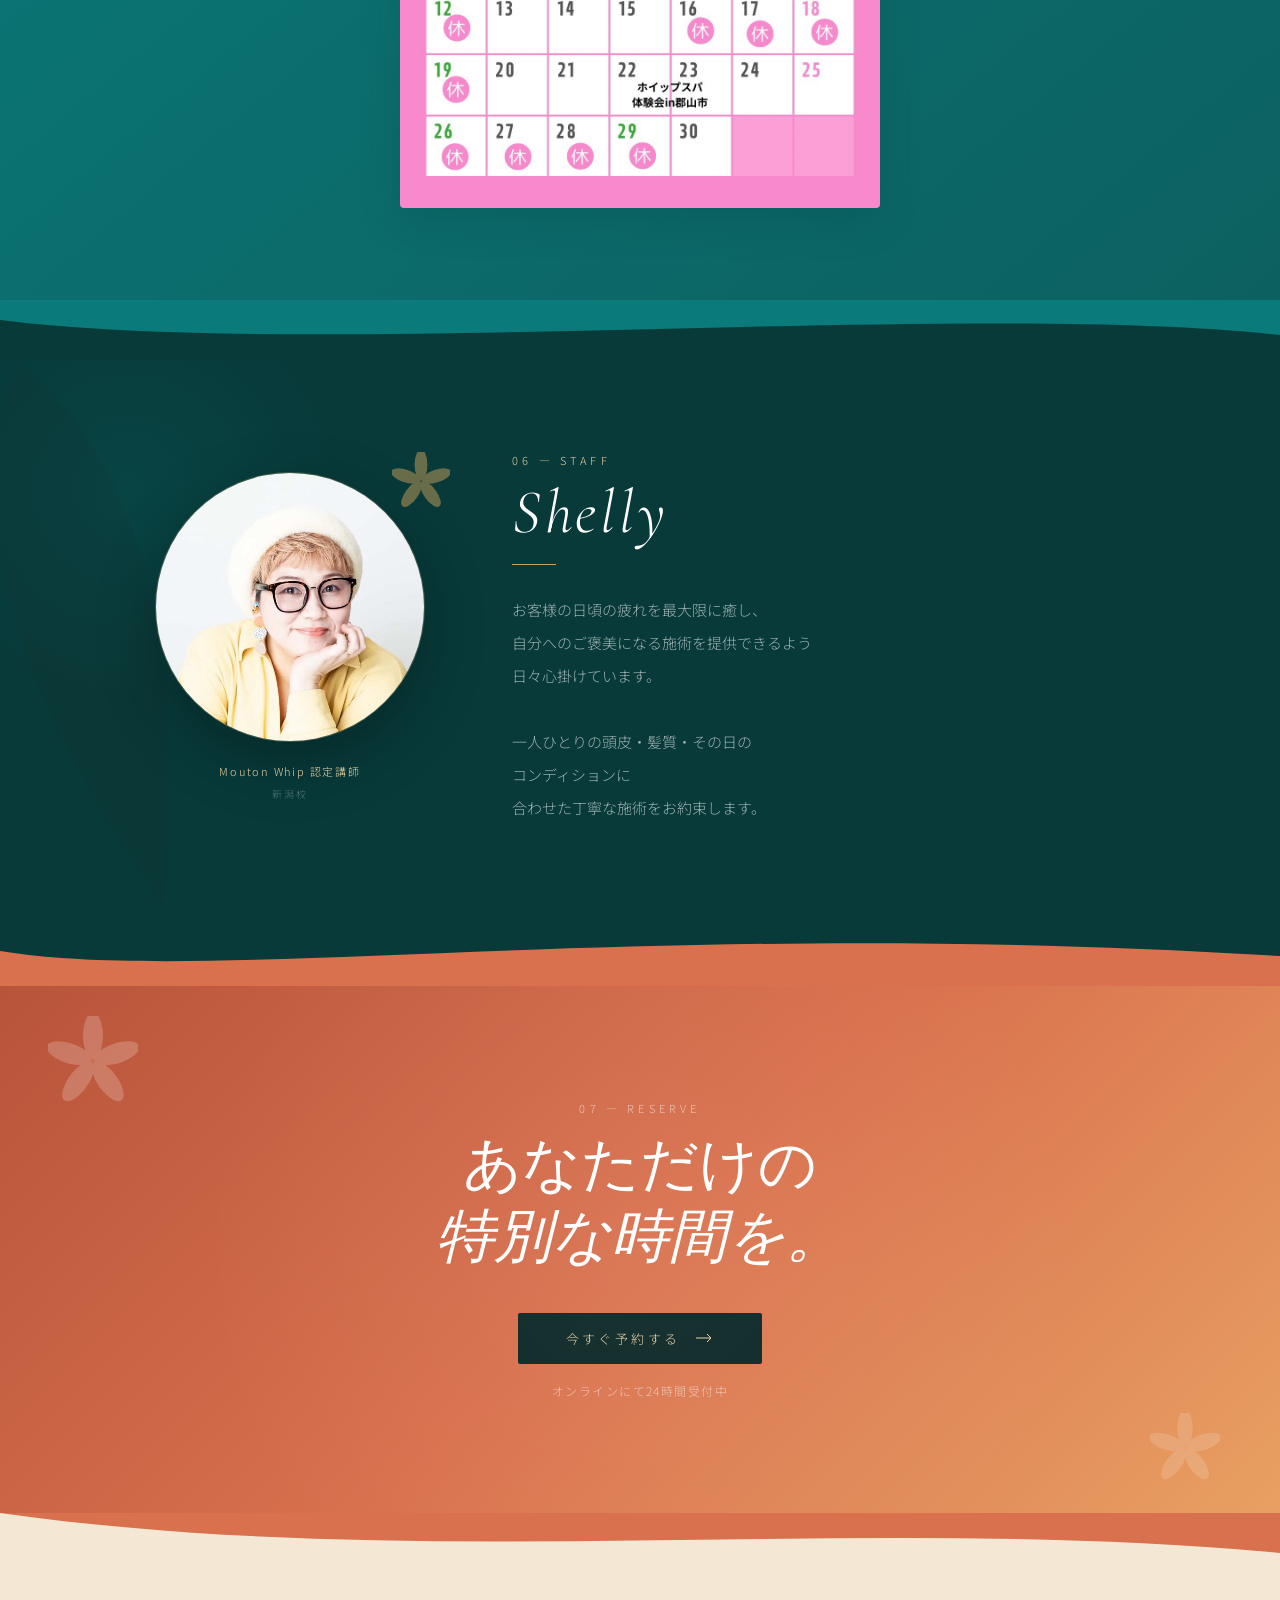
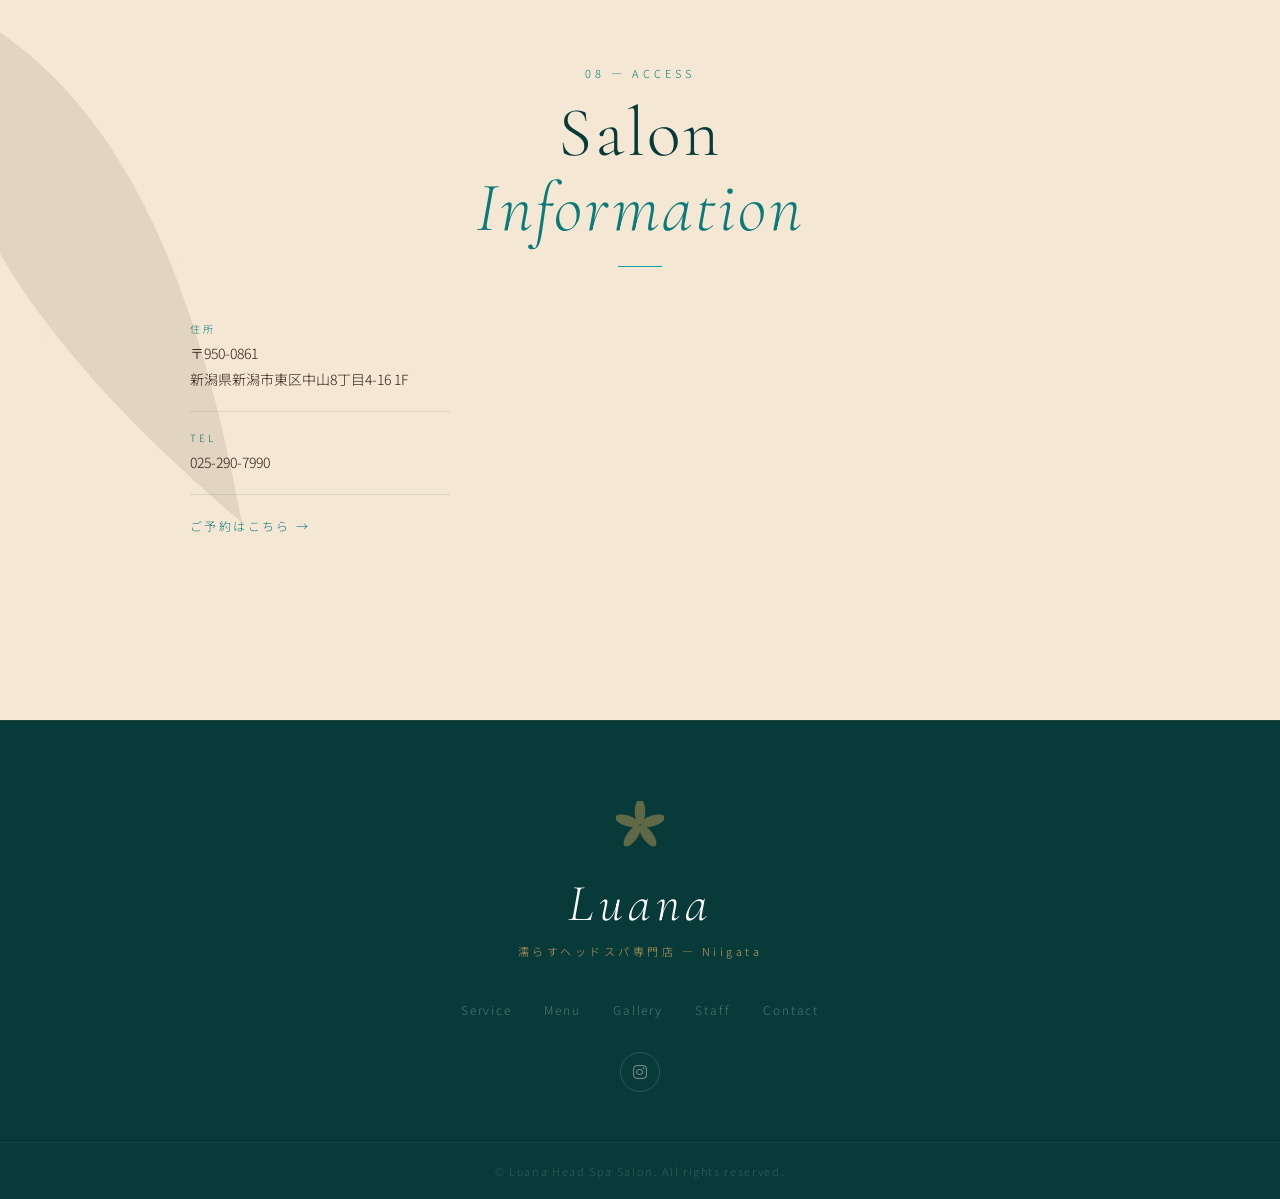
==== commit 0ef4345d: "Update index.html" ====
--- a/index.html
+++ b/index.html
@@ -164,12 +164,12 @@
     <h2 class="title-serif" style="margin-bottom:20px">Hawaiian<br><em>Atmosphere</em></h2>
     <div class="gold-bar"></div>
     <div class="stag-grid">
-      <div class="stag-img stag-top"><img src="images/spa12.jpg" alt=""></div>
+      <div class="stag-img stag-top"><img src="images/spa23.jpg" alt=""></div>
       <div class="stag-mid">
         <svg class="stag-plumeria" viewBox="0 0 100 100" style="color:var(--lagoon)"><use href="#plumeria"/></svg>
         <p class="stag-quote">"音・香り・手技のすべてが、<br>あなたのリラックスを最大化します。"</p>
       </div>
-      <div class="stag-img stag-btm"><img src="images/spa5.jpg" alt=""></div>
+      <div class="stag-img stag-btm"><img src="images/spa22.jpg" alt=""></div>
     </div>
     <p class="body-prose">
       ハワイのような落ち着いた雰囲気の空間で<br>
--- a/style.css
+++ b/style.css
@@ -117,18 +117,61 @@
   animation: fadeUp 1.3s .58s cubic-bezier(.22,1,.36,1) both;
 }
 .hero-cta:hover { background: var(--gold); border-color: var(--gold); color: var(--ink); }
+/* ============================================  HERO BADGE (FIXED)  */
+/* ============================================  HERO BADGE (FIXED)  */
 .hero-badge {
-  position: absolute; bottom: 56px; right: 48px;
-  width: 96px; height: 96px; z-index: 3;
-  color: rgba(255,255,255,.42);
-  animation: spinBadge 20s linear infinite, fadeUp 1.3s .8s cubic-bezier(.22,1,.36,1) both;
-}
+  position: absolute;
+  bottom: 56px;
+  right: 48px;
+  width: 96px;
+  height: 96px;
+  z-index: 3;
+  color: rgba(255,255,255,0.42);
+  background: transparent;
+  /* 文字だけを回転させる */
+  animation: spinBadge 20s linear infinite, fadeUp 1.3s 0.8s cubic-bezier(0.22, 1, 0.36, 1) both;
+}
+
 .badge-center {
-  position: absolute; inset: 0; display: flex; align-items: center; justify-content: center;
-  font-size: 18px; color: var(--gold-lt); animation: spinRev 20s linear infinite;
-}
-@keyframes spinBadge  { to { transform: rotate(360deg);  } }
-@keyframes spinRev    { to { transform: rotate(-360deg); } }
+  /* 親の回転の影響を受けないように配置 */
+  position: absolute;
+  top: 50%;
+  left: 50%;
+  /* translate(-50%, -50%) で正確な中心に固定 */
+  /* ここに逆回転(spinRev)をかけることで、親の回転を打ち消して正面を向かせます */
+  transform: translate(-50%, -50%);
+  width: 56px;
+  height: 56px;
+  border-radius: 50%;
+  overflow: hidden;
+  background-color: white; 
+  border: 1px solid var(--gold-lt);
+  display: flex;
+  align-items: center;
+  justify-content: center;
+  /* 逆回転のアニメーション */
+  animation: spinRev 20s linear infinite;
+}
+
+.badge-center img {
+  width: 80%; /* 余白を持たせてロゴを綺麗に見せる */
+  height: 80%;
+  object-fit: contain;
+  display: block;
+}
+
+/* アニメーション定義：ここがポイント */
+@keyframes spinBadge {
+  /* 親は真ん中(translate)を維持したまま回る */
+  from { transform: rotate(0deg); }
+  to   { transform: rotate(360deg); }
+}
+
+@keyframes spinRev {
+  /* 子は真ん中(translate)に固定したまま、親と逆方向に回って打ち消す */
+  from { transform: translate(-50%, -50%) rotate(0deg); }
+  to   { transform: translate(-50%, -50%) rotate(-360deg); }
+}
 .hero-scroll {
   position: absolute; bottom: 24px; left: 50%; transform: translateX(-50%);
   z-index: 3; display: flex; flex-direction: column; align-items: center; gap: 10px;
@@ -435,3 +478,4 @@
   .c-item { flex: 0 0 240px; height: 210px; }
   .c-item.c-tall { flex: 0 0 240px; height: 210px; }
 }
+
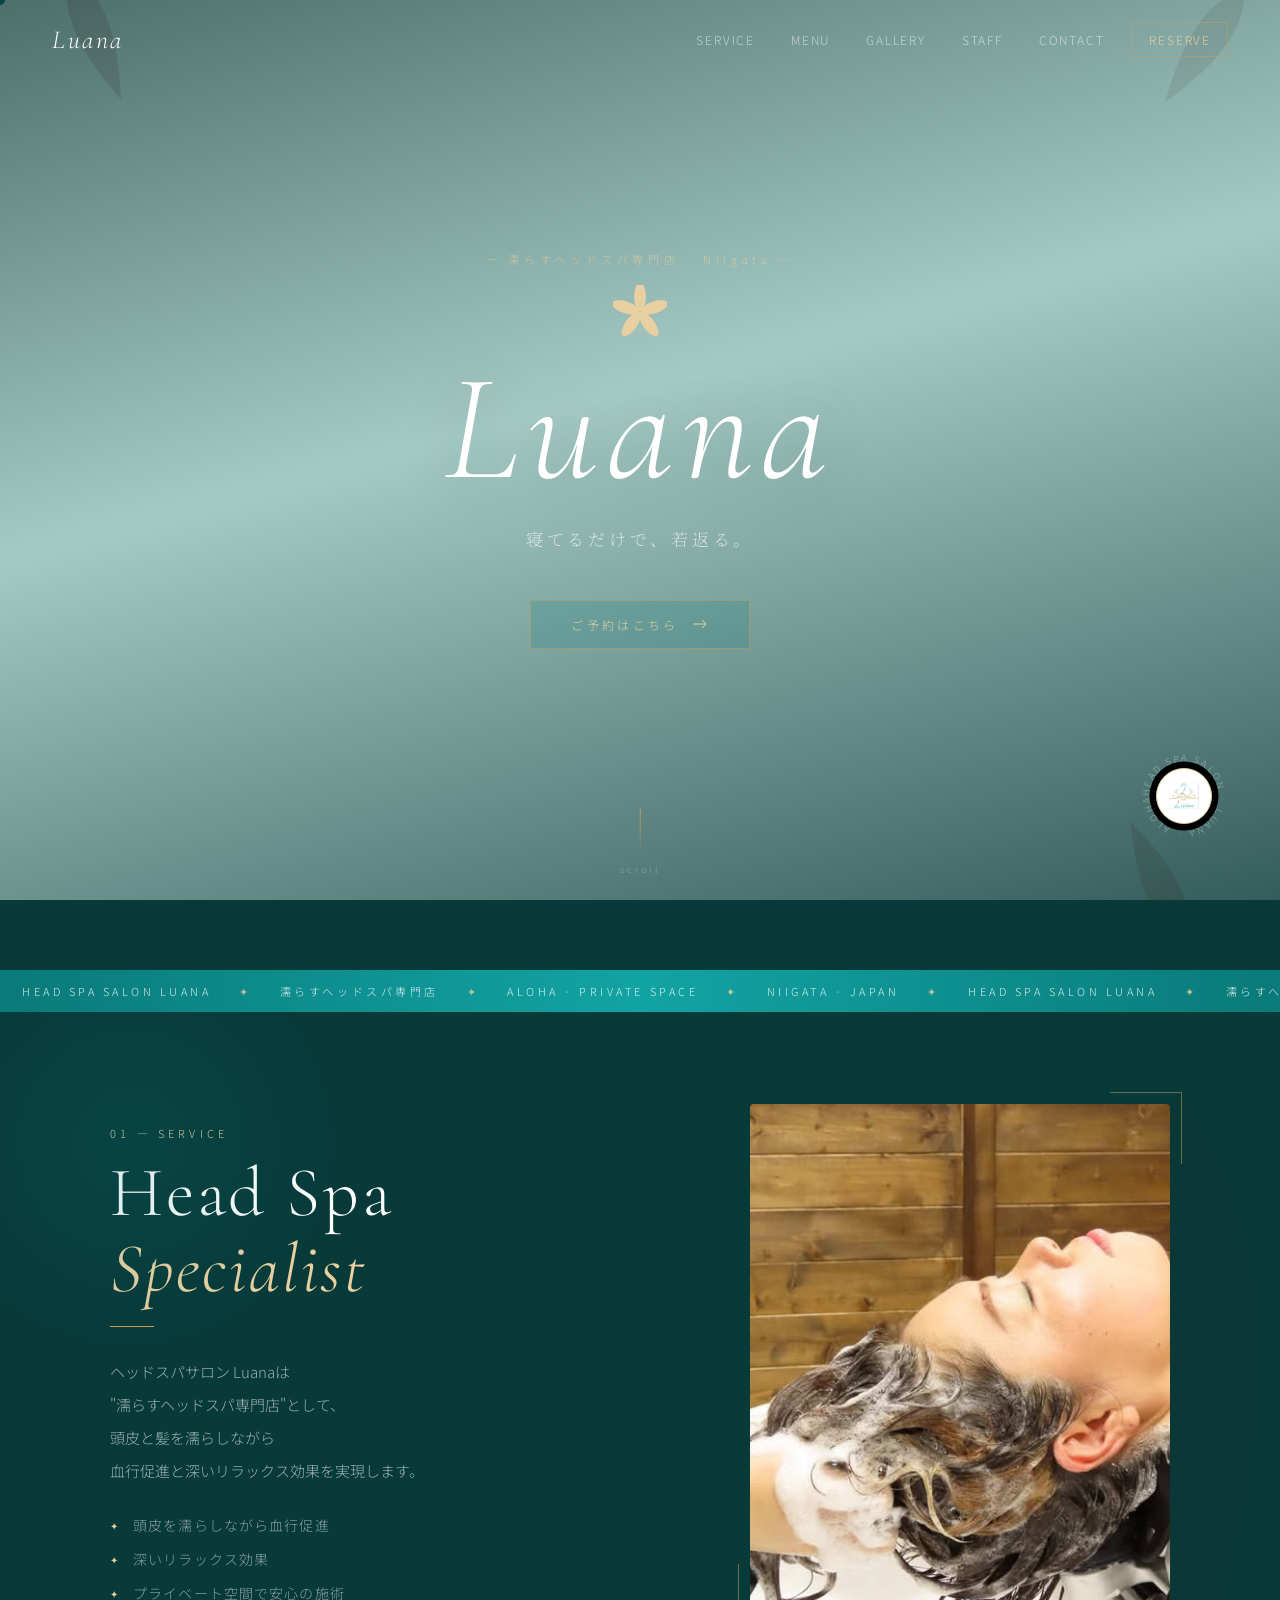
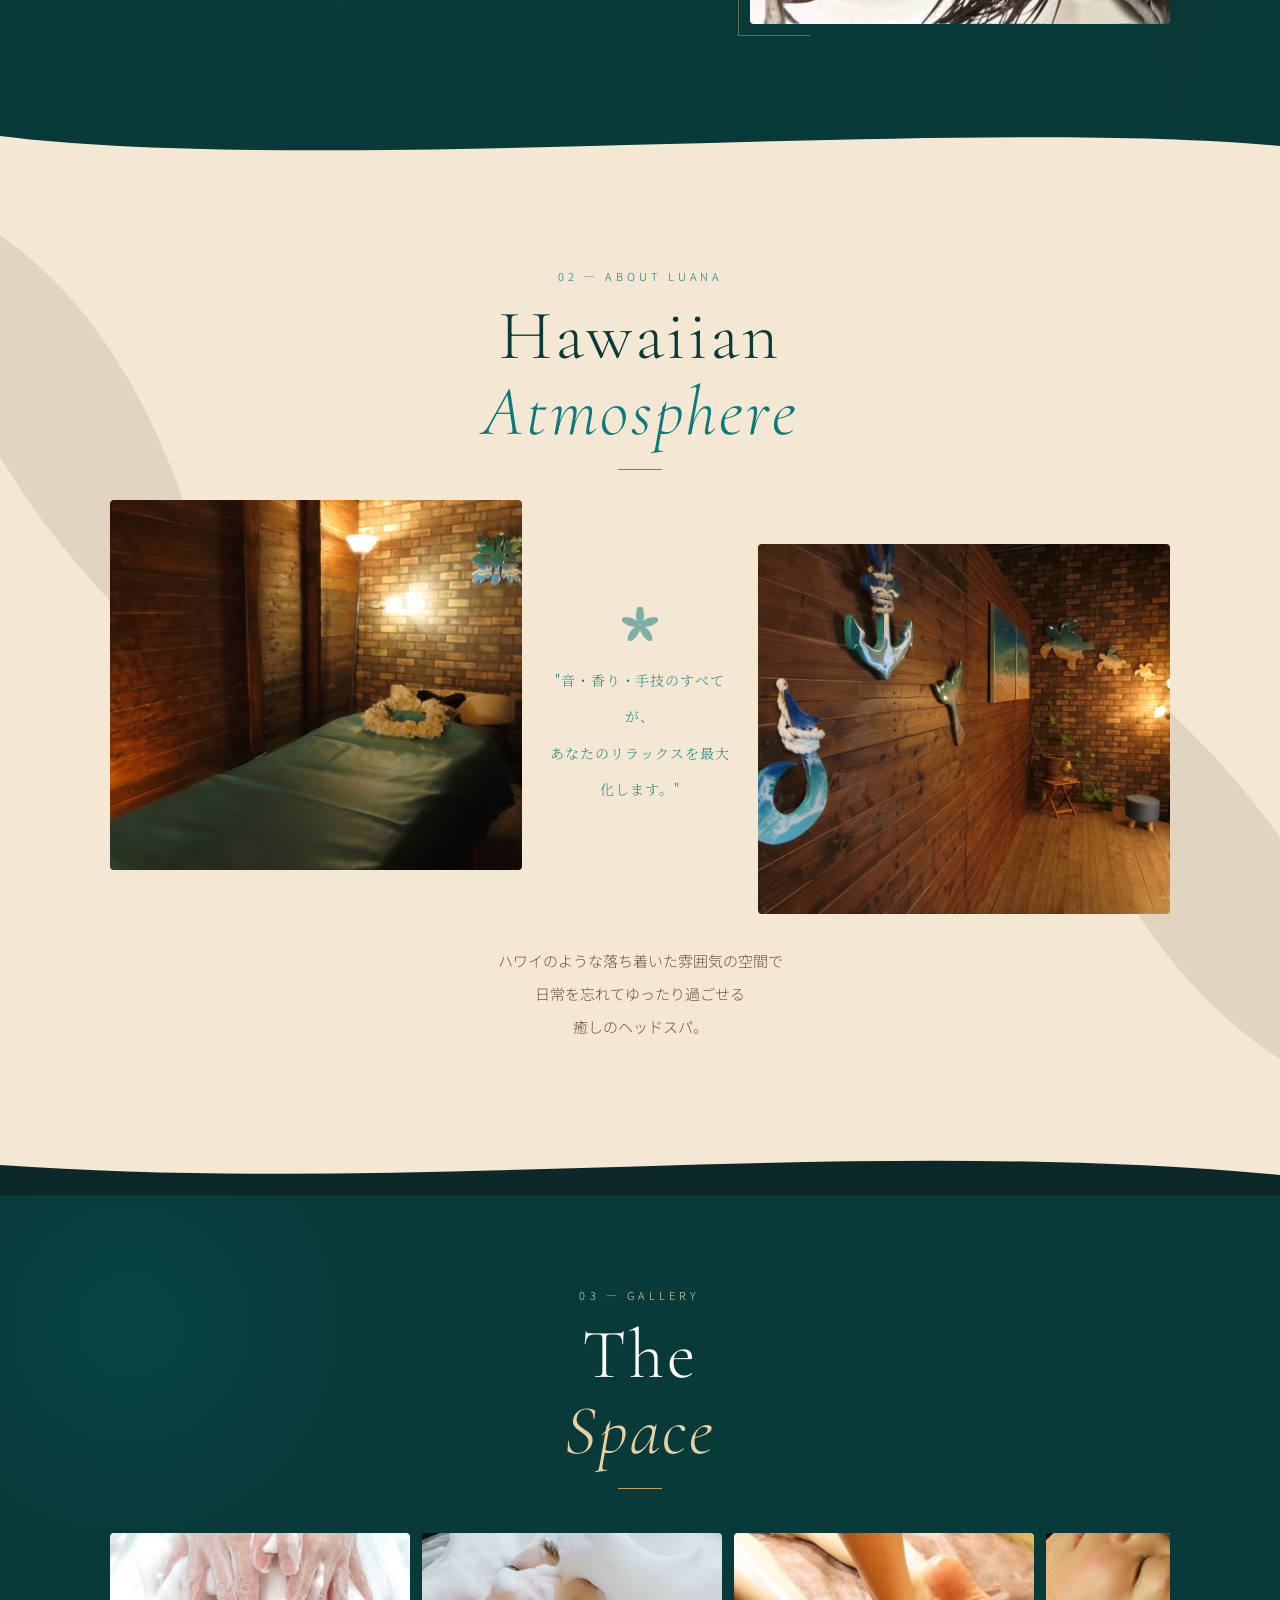
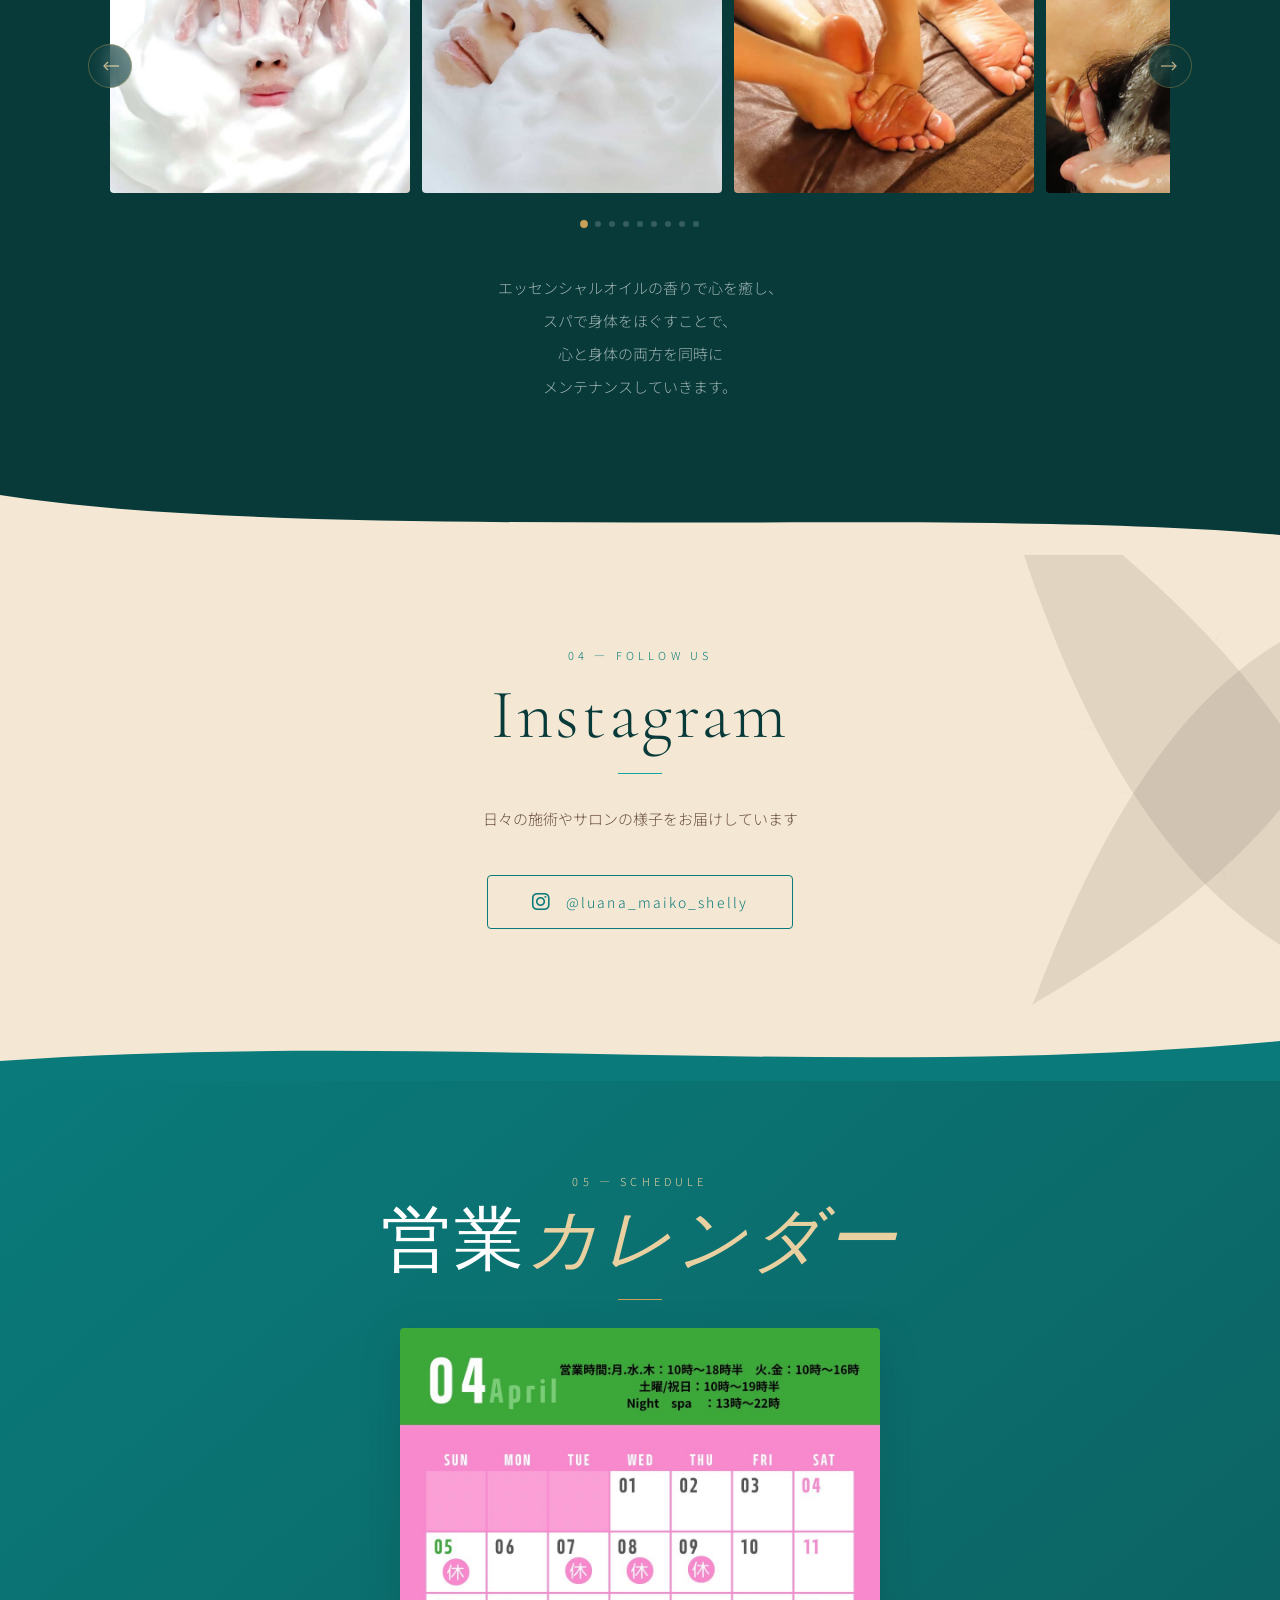
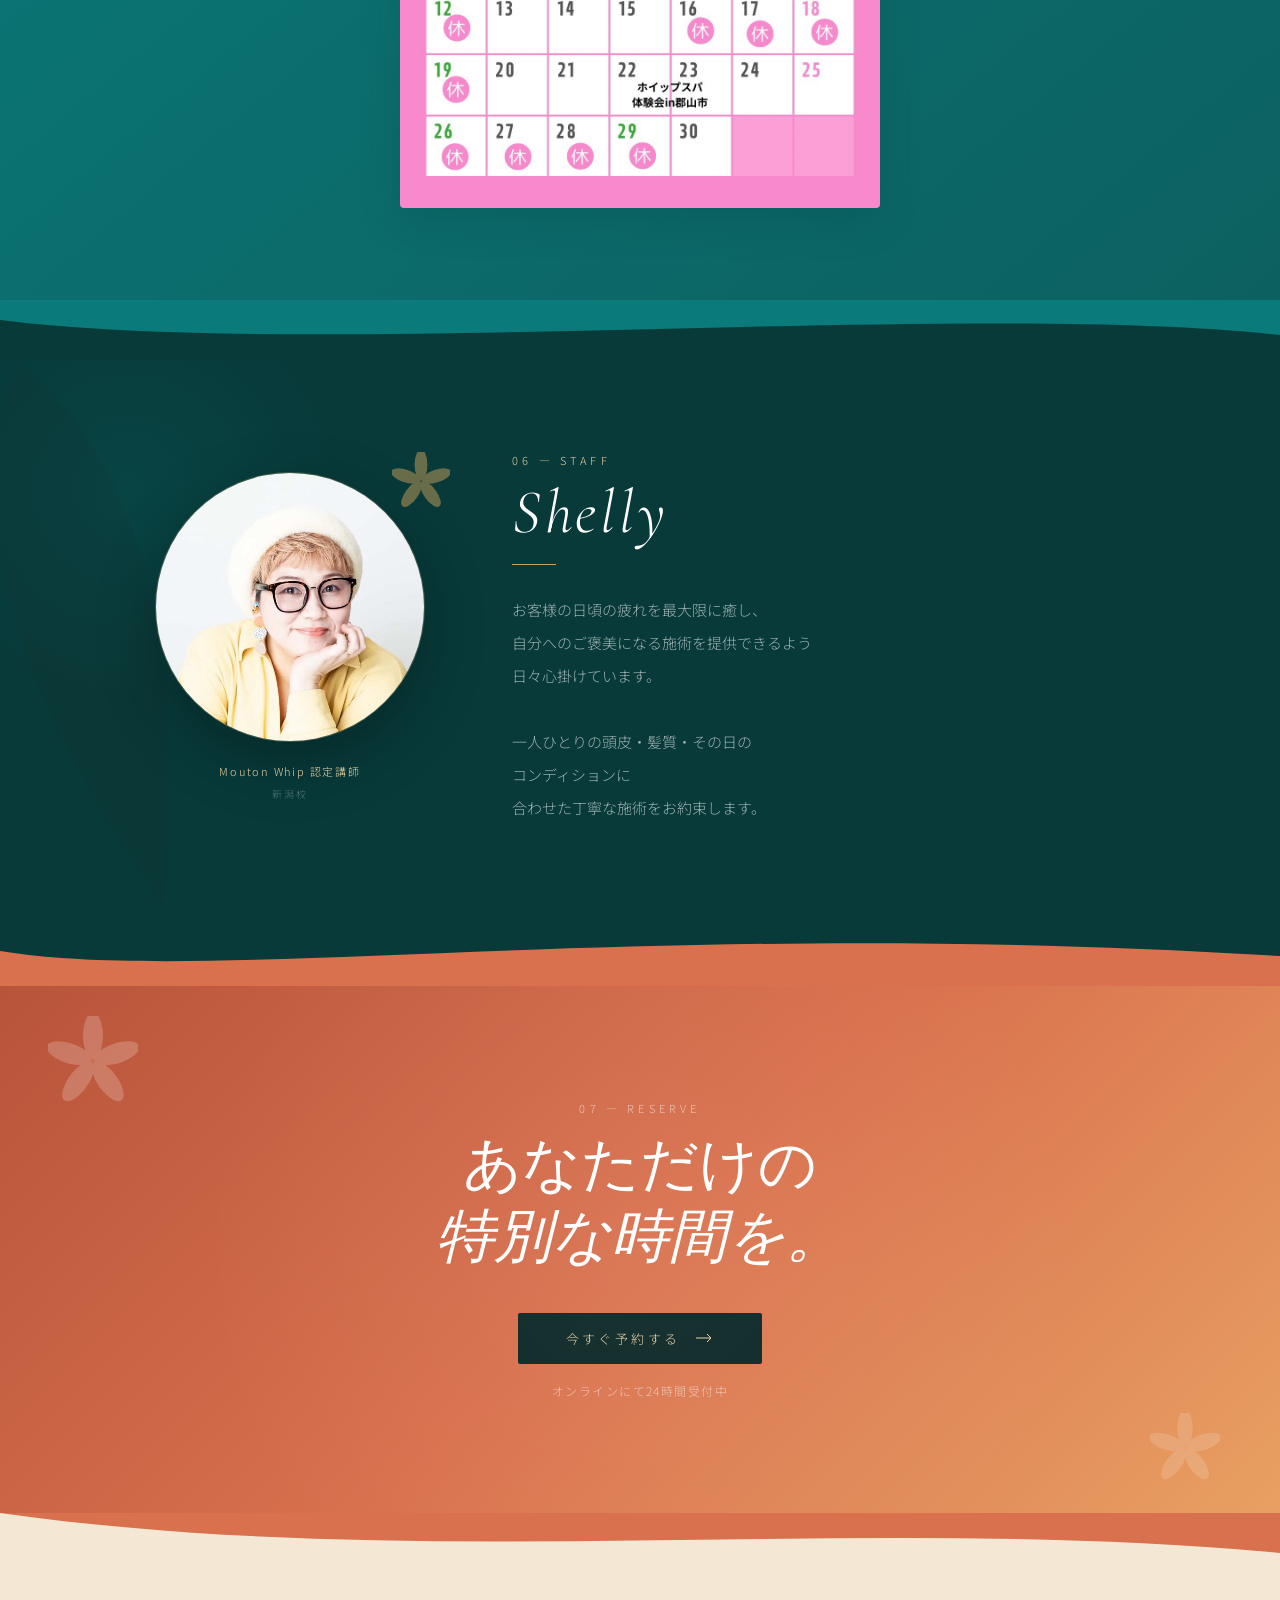
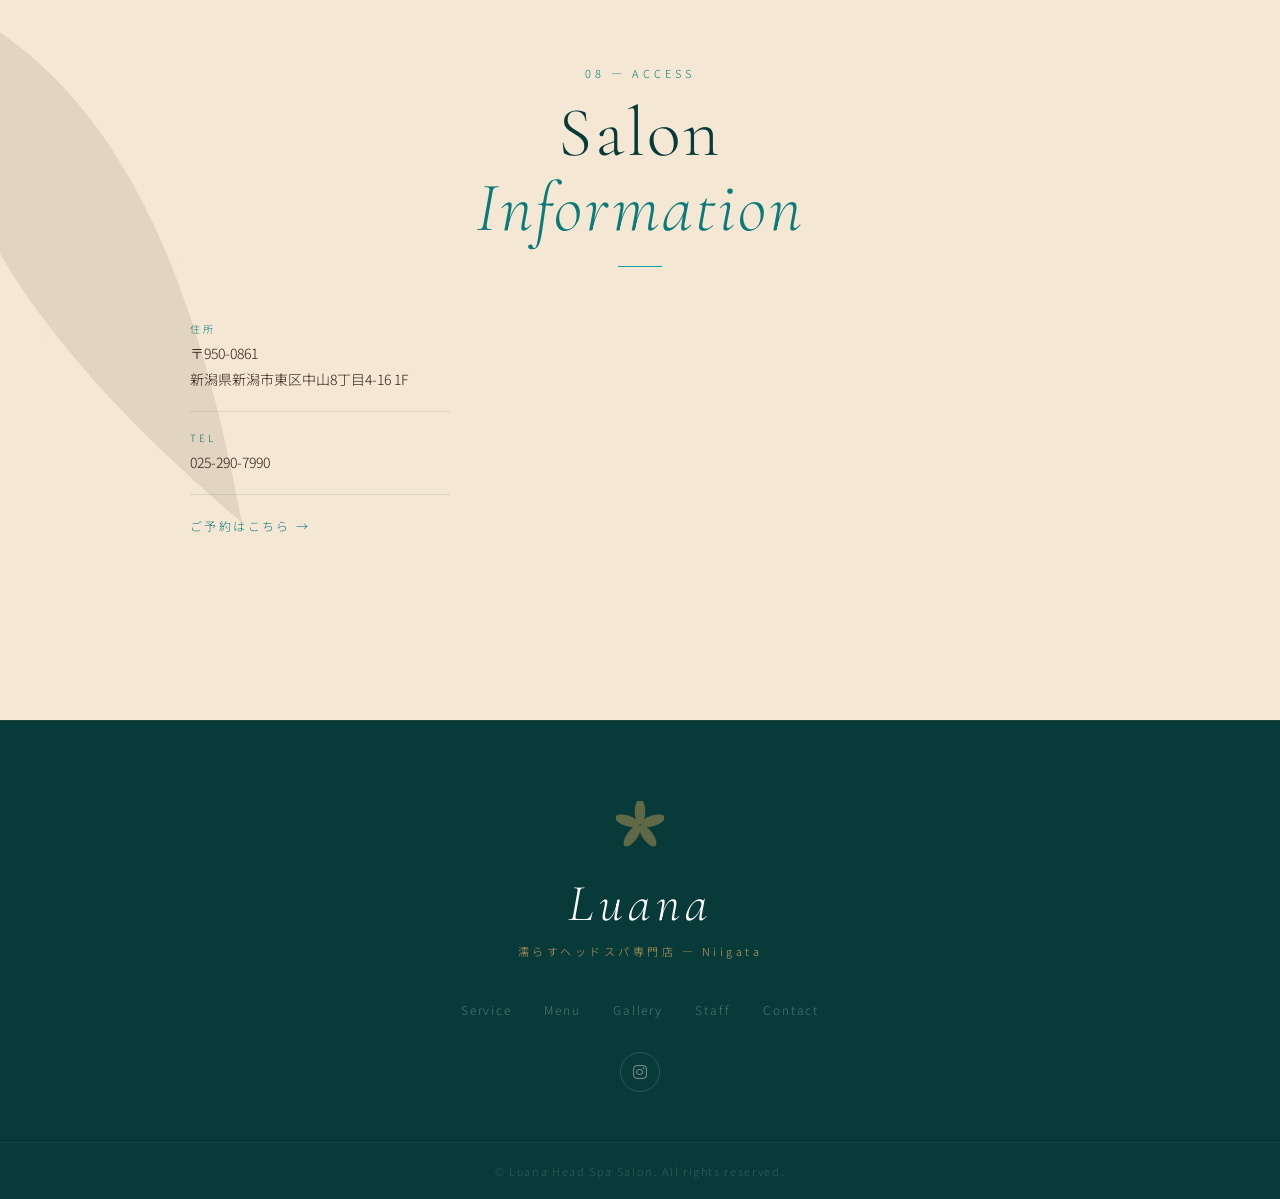
==== commit 0f7d00ed: "Update index.html" ====
--- a/index.html
+++ b/index.html
@@ -201,12 +201,12 @@
         <div class="c-item c-tall"><img src="images/spa1.jpg" alt=""><div class="c-hover"></div></div>
         <div class="c-item"><img src="images/spa2.jpg" alt=""><div class="c-hover"></div></div>
         <div class="c-item"><img src="images/spa4.jpg" alt=""><div class="c-hover"></div></div>
+        <div class="c-item c-tall"><img src="images/spa21.jpg" alt=""><div class="c-hover"></div></div>
+        <div class="c-item"><img src="images/spa.jpg24" alt=""><div class="c-hover"></div></div>
+        <div class="c-item"><img src="images/spa.jpg25" alt=""><div class="c-hover"></div></div>
         <div class="c-item c-tall"><img src="images/spa7.jpg" alt=""><div class="c-hover"></div></div>
         <div class="c-item"><img src="images/spa8.jpg" alt=""><div class="c-hover"></div></div>
         <div class="c-item"><img src="images/spa10.jpg" alt=""><div class="c-hover"></div></div>
-        <div class="c-item c-tall"><img src="images/spa17.jpg" alt=""><div class="c-hover"></div></div>
-        <div class="c-item"><img src="images/spa18.jpg" alt=""><div class="c-hover"></div></div>
-        <div class="c-item"><img src="images/spa19.jpg" alt=""><div class="c-hover"></div></div>
       </div>
       <button class="carousel-arrow next" id="gNext" aria-label="次へ">
         <svg width="18" height="12" viewBox="0 0 18 12"><line x1="0" y1="6" x2="14" y2="6" stroke="currentColor" stroke-width="1.2"/><polyline points="11,2 15,6 11,10" fill="none" stroke="currentColor" stroke-width="1.2"/></svg>
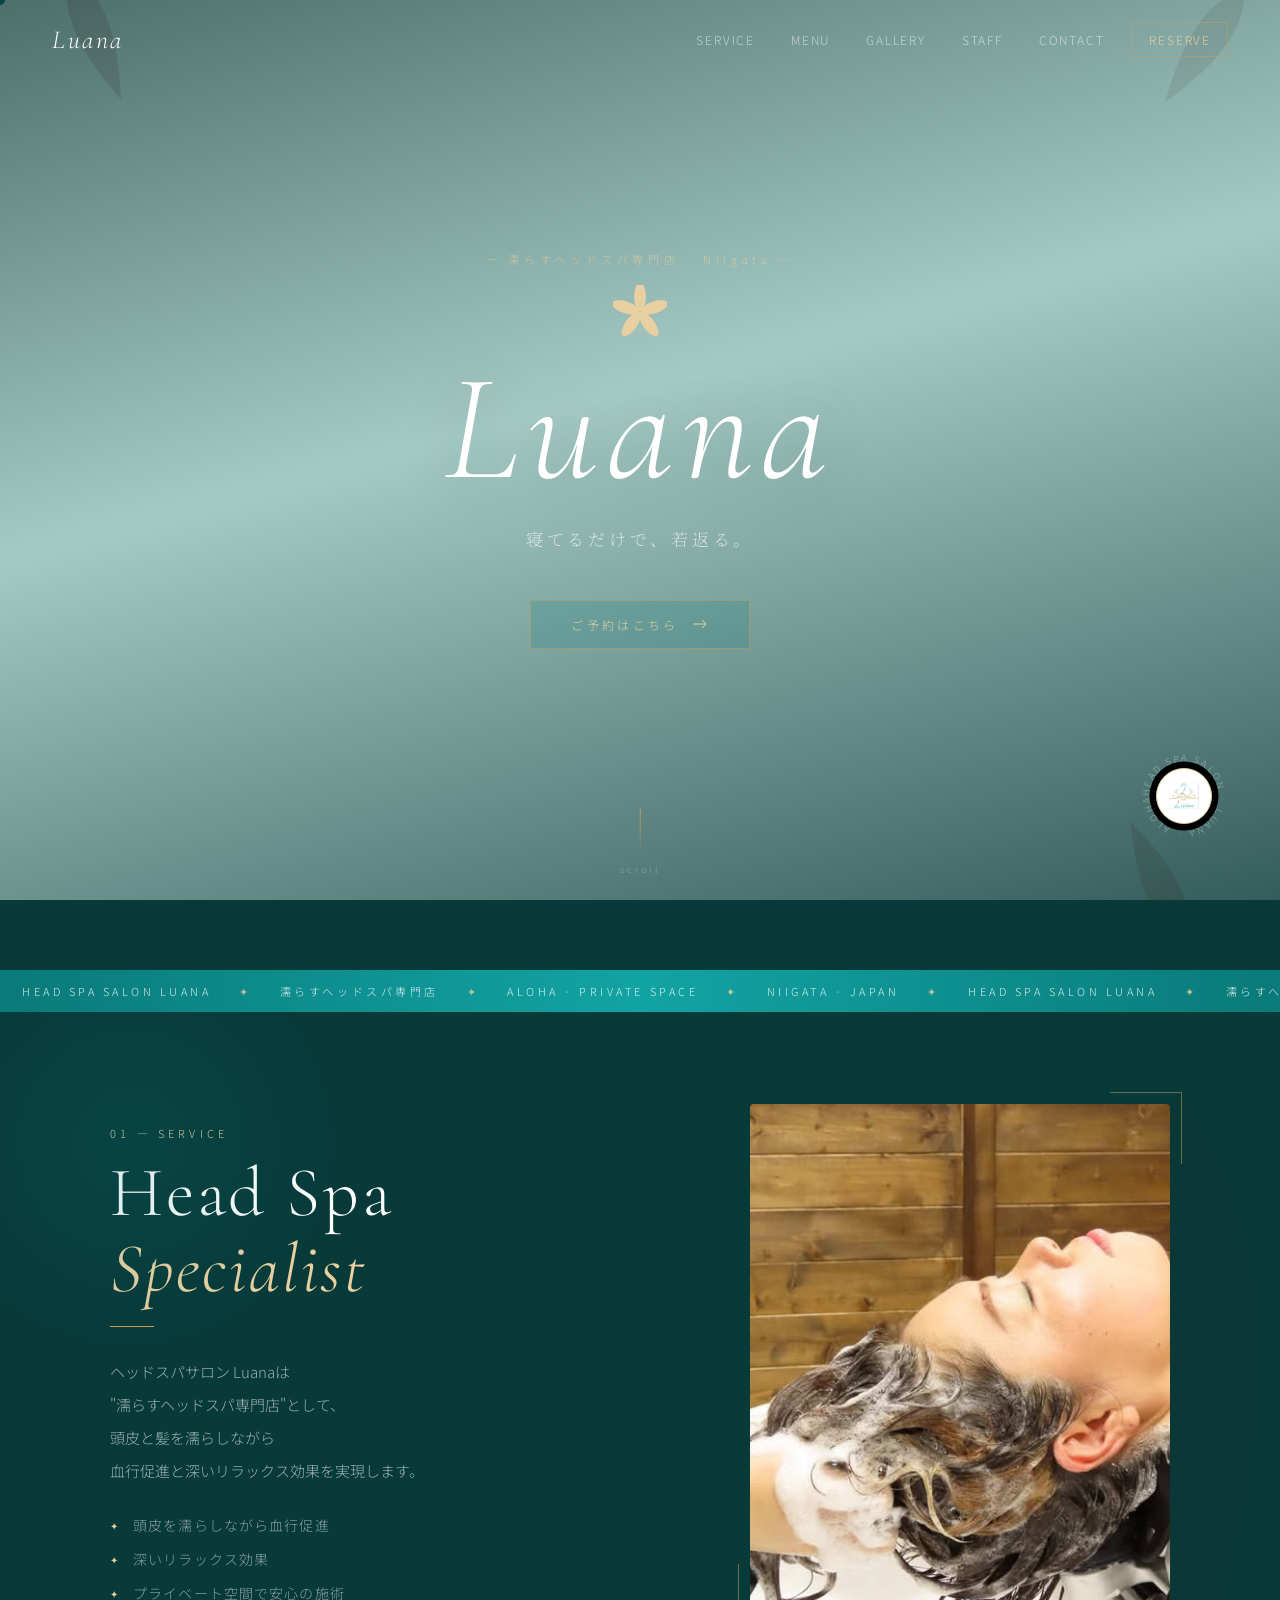
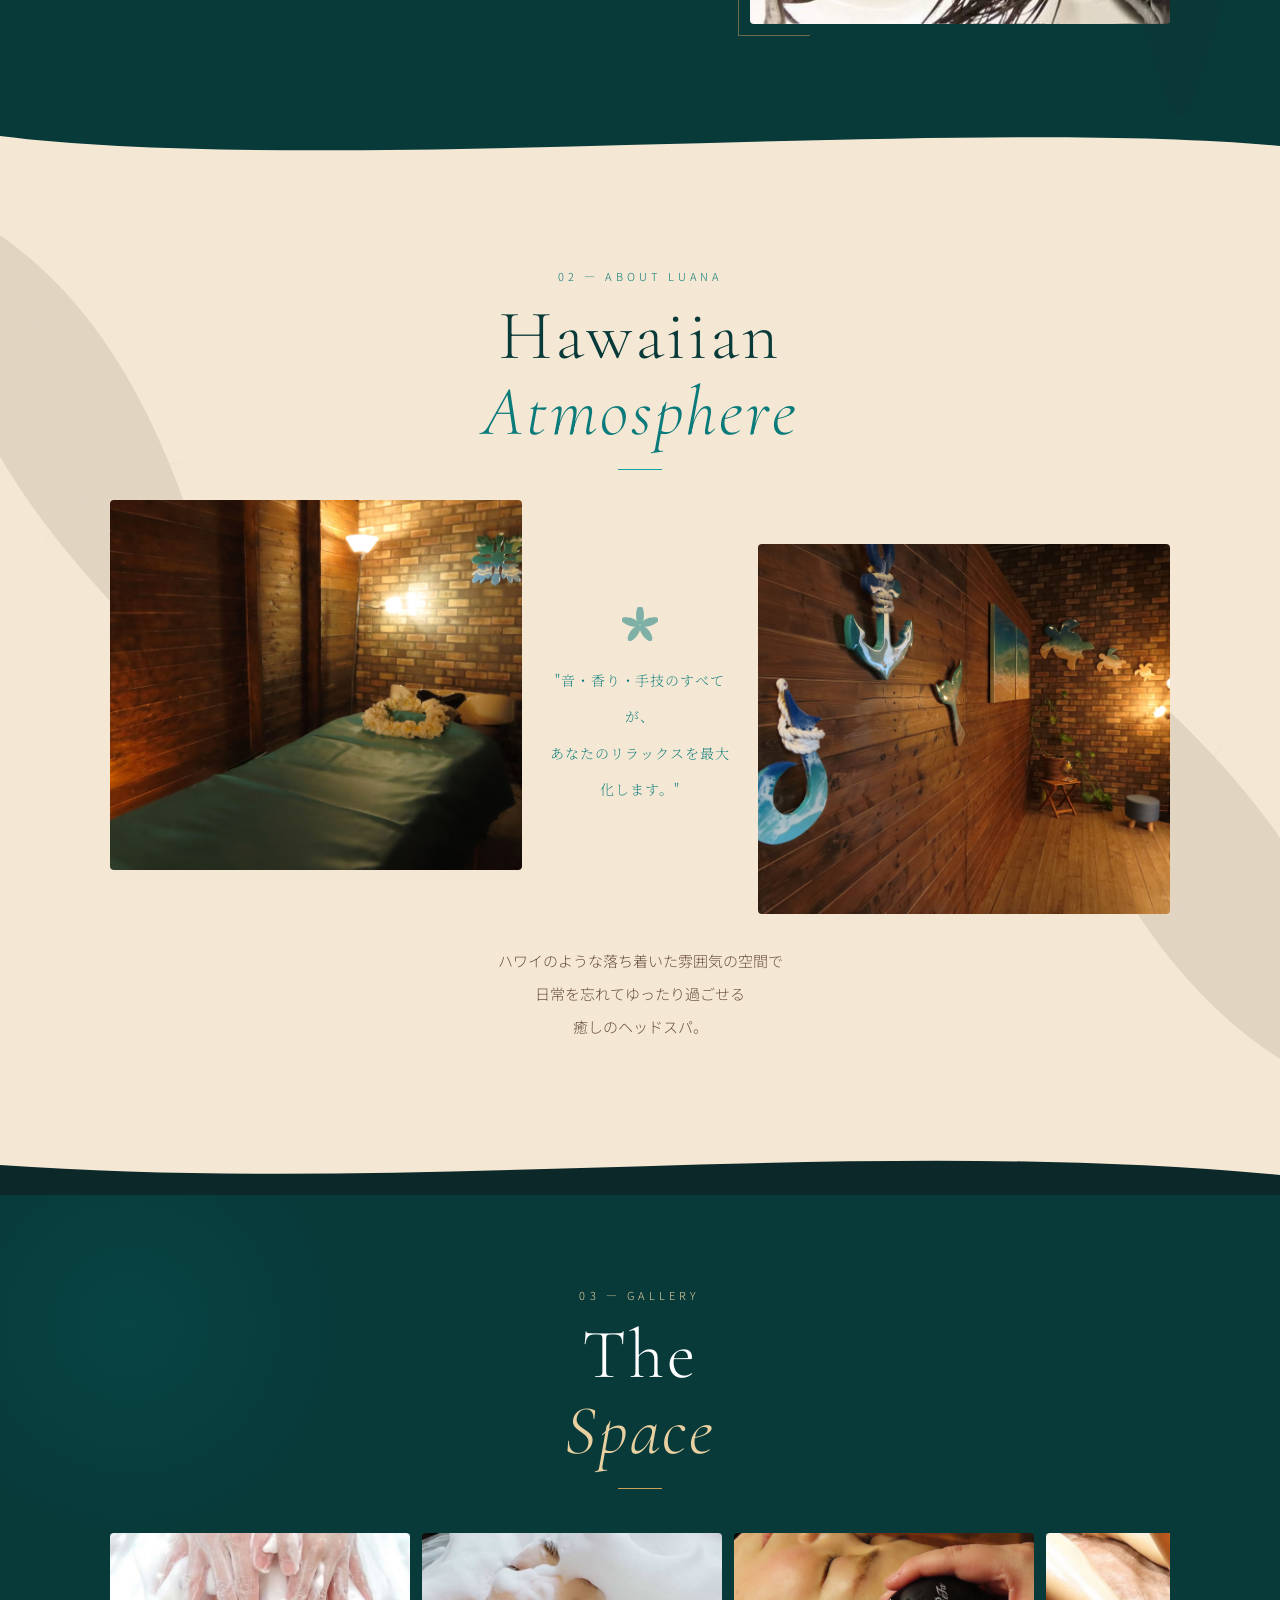
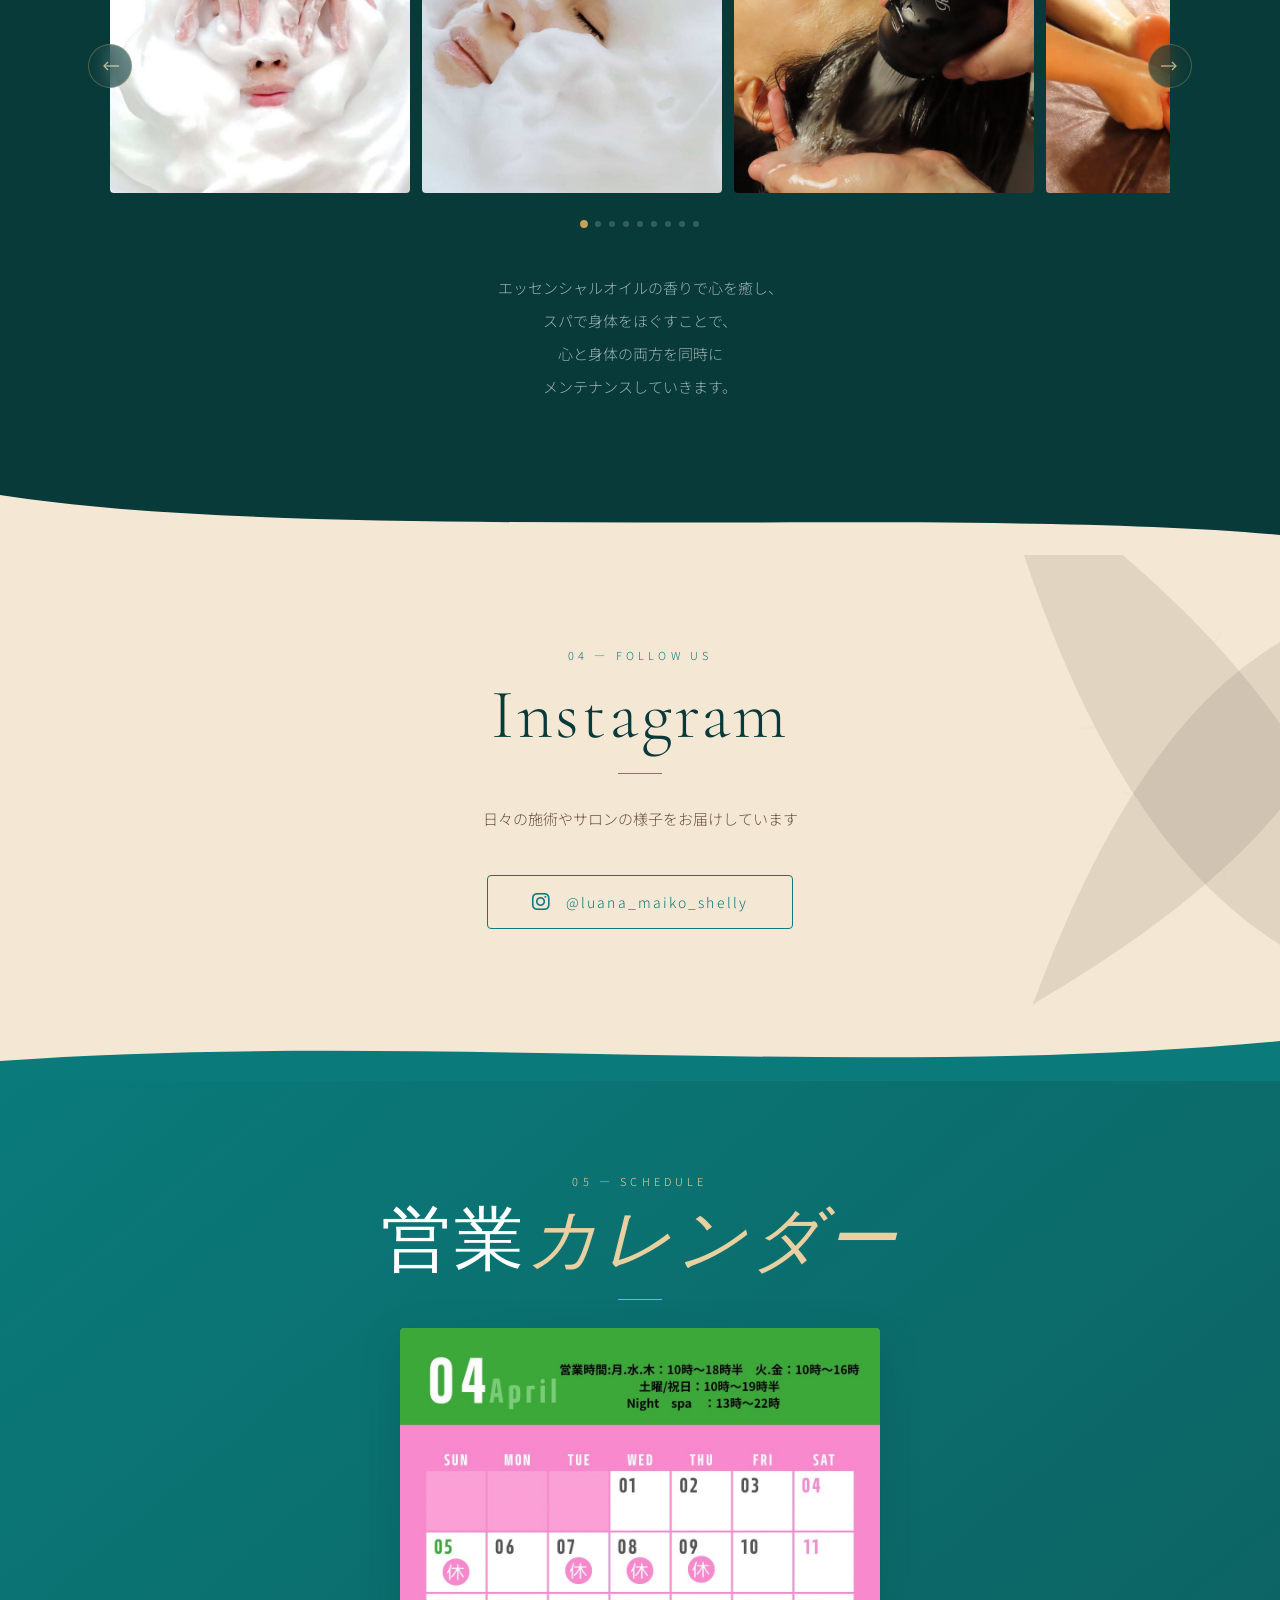
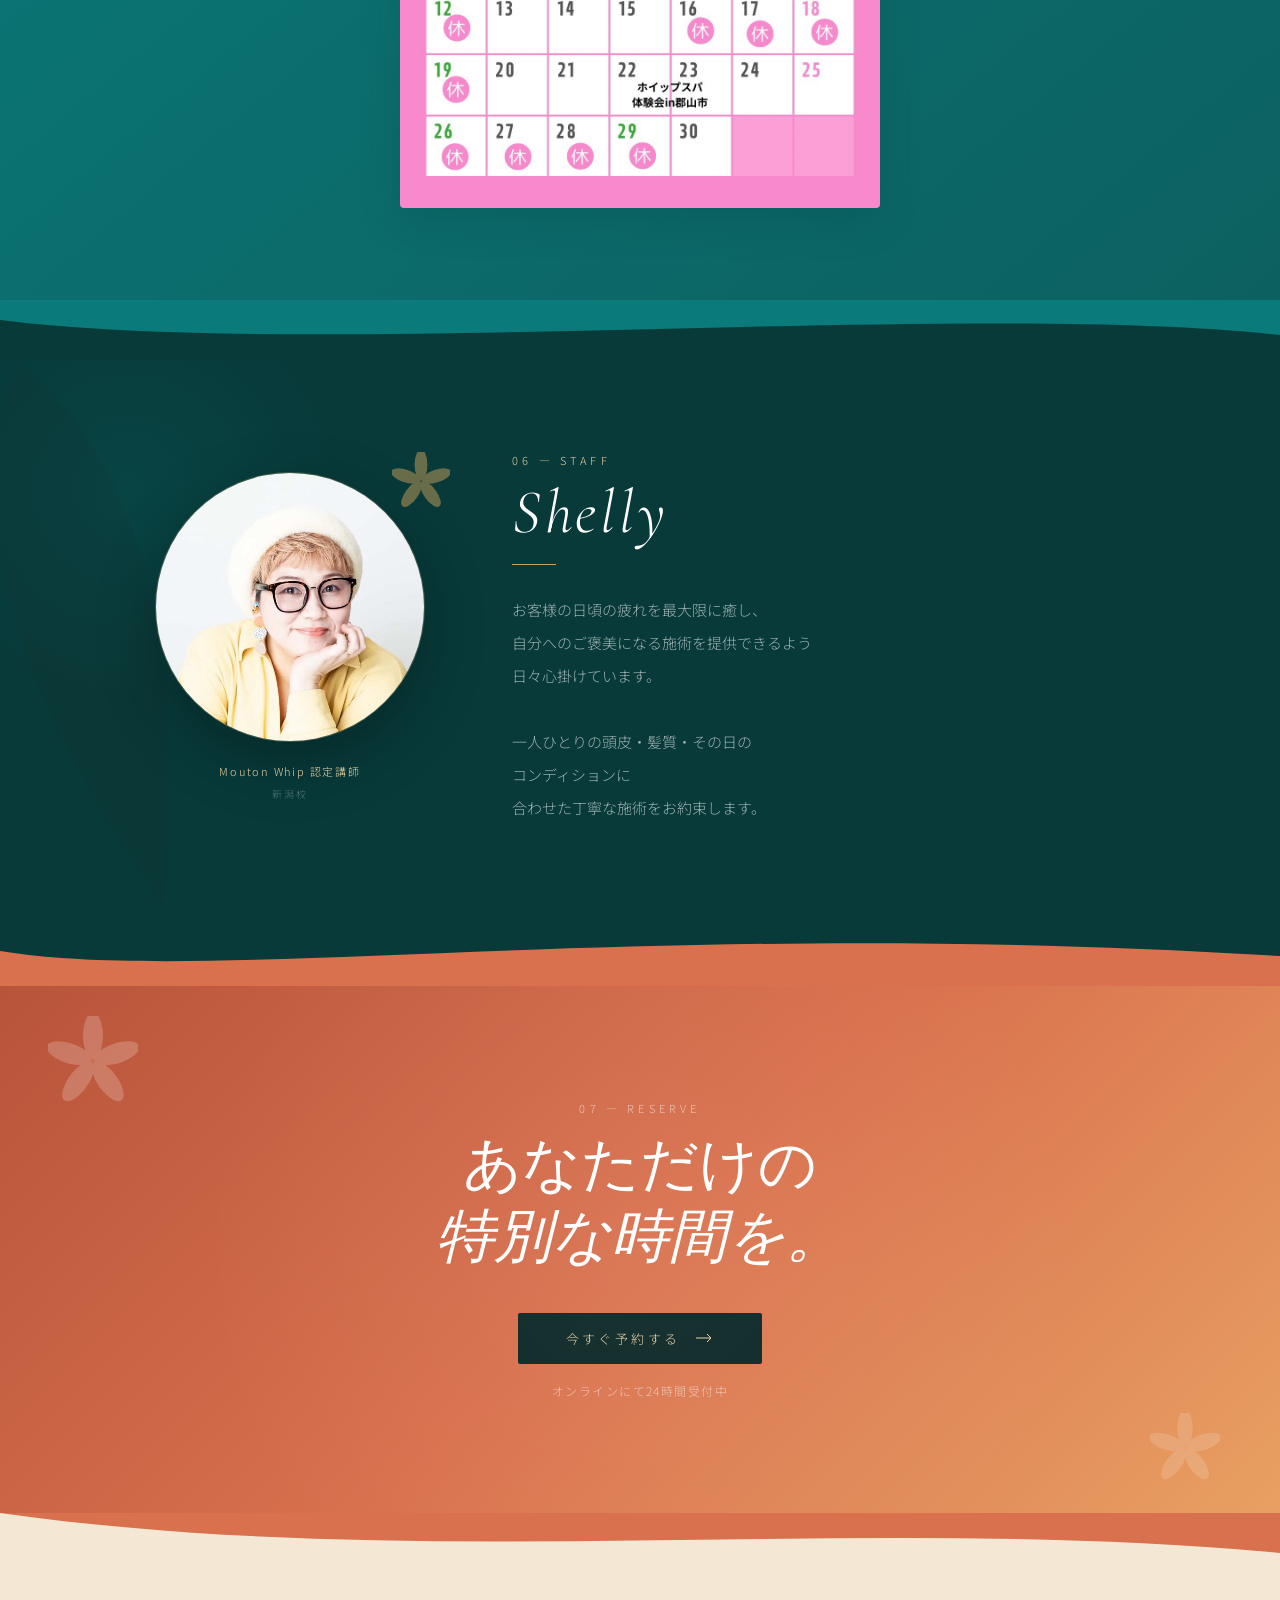
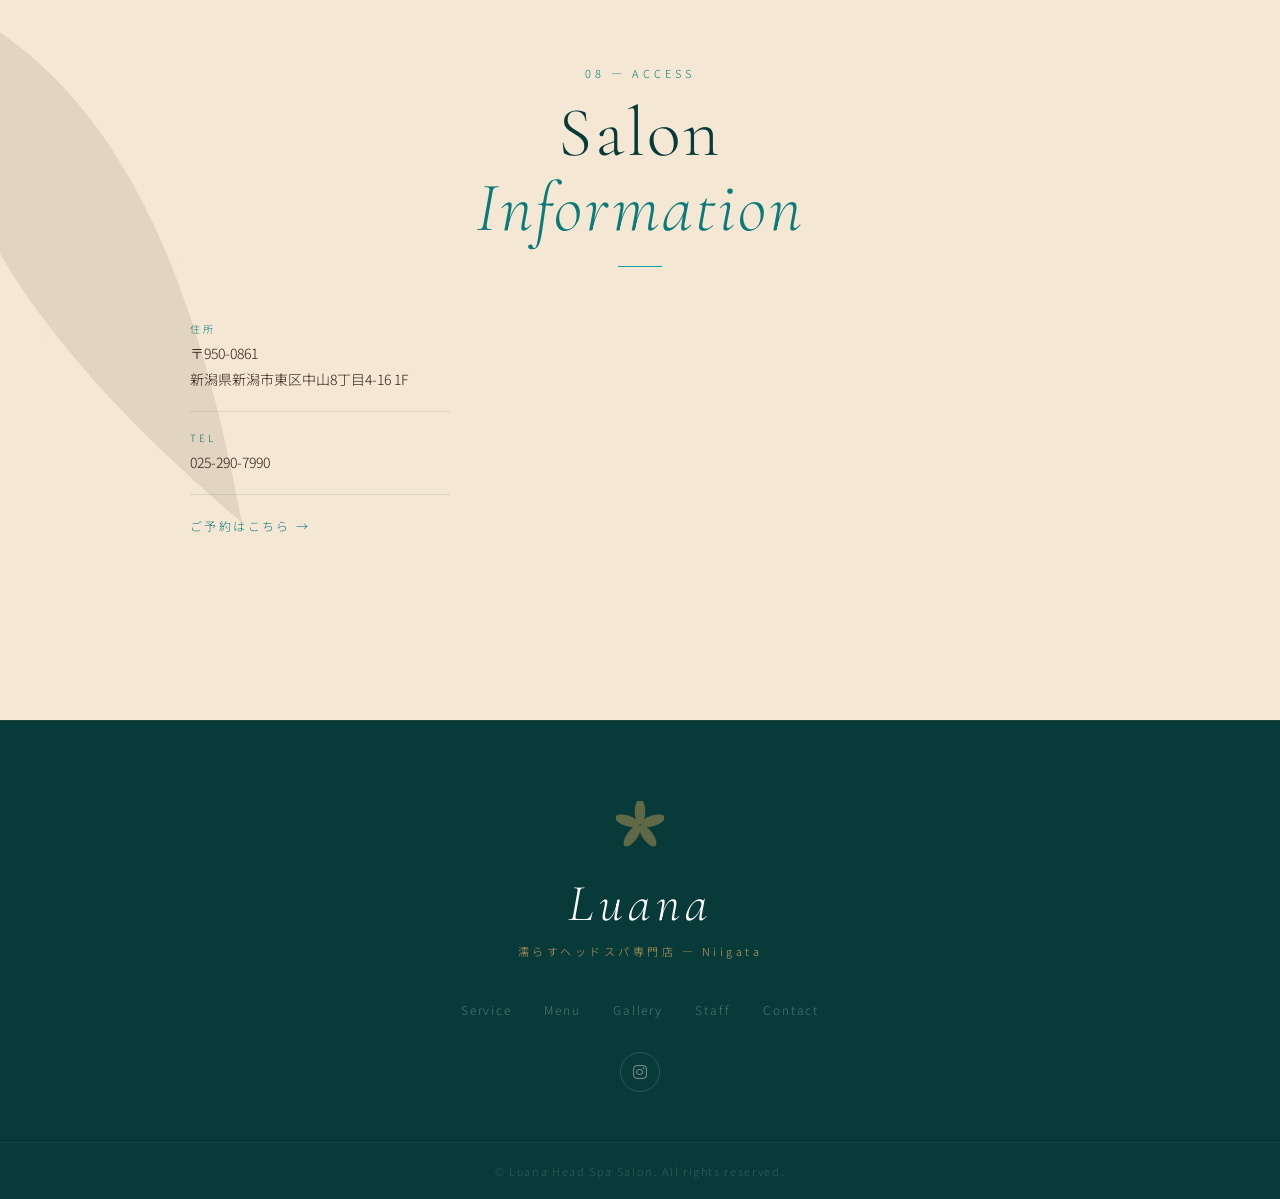
==== commit b67df196: "Update index.html" ====
--- a/index.html
+++ b/index.html
@@ -200,10 +200,10 @@
       <div class="carousel-track" id="gTrack">
         <div class="c-item c-tall"><img src="images/spa1.jpg" alt=""><div class="c-hover"></div></div>
         <div class="c-item"><img src="images/spa2.jpg" alt=""><div class="c-hover"></div></div>
-        <div class="c-item"><img src="images/spa4.jpg" alt=""><div class="c-hover"></div></div>
-        <div class="c-item c-tall"><img src="images/spa21.jpg" alt=""><div class="c-hover"></div></div>
-        <div class="c-item"><img src="images/spa.jpg24" alt=""><div class="c-hover"></div></div>
-        <div class="c-item"><img src="images/spa.jpg25" alt=""><div class="c-hover"></div></div>
+        <div class="c-item"><img src="images/spa21.jpg" alt=""><div class="c-hover"></div></div>
+        <div class="c-item c-tall"><img src="images/spa4.jpg" alt=""><div class="c-hover"></div></div>
+        <div class="c-item"><img src="images/spa24.jpg" alt=""><div class="c-hover"></div></div>
+        <div class="c-item"><img src="images/spa25.jpg" alt=""><div class="c-hover"></div></div>
         <div class="c-item c-tall"><img src="images/spa7.jpg" alt=""><div class="c-hover"></div></div>
         <div class="c-item"><img src="images/spa8.jpg" alt=""><div class="c-hover"></div></div>
         <div class="c-item"><img src="images/spa10.jpg" alt=""><div class="c-hover"></div></div>
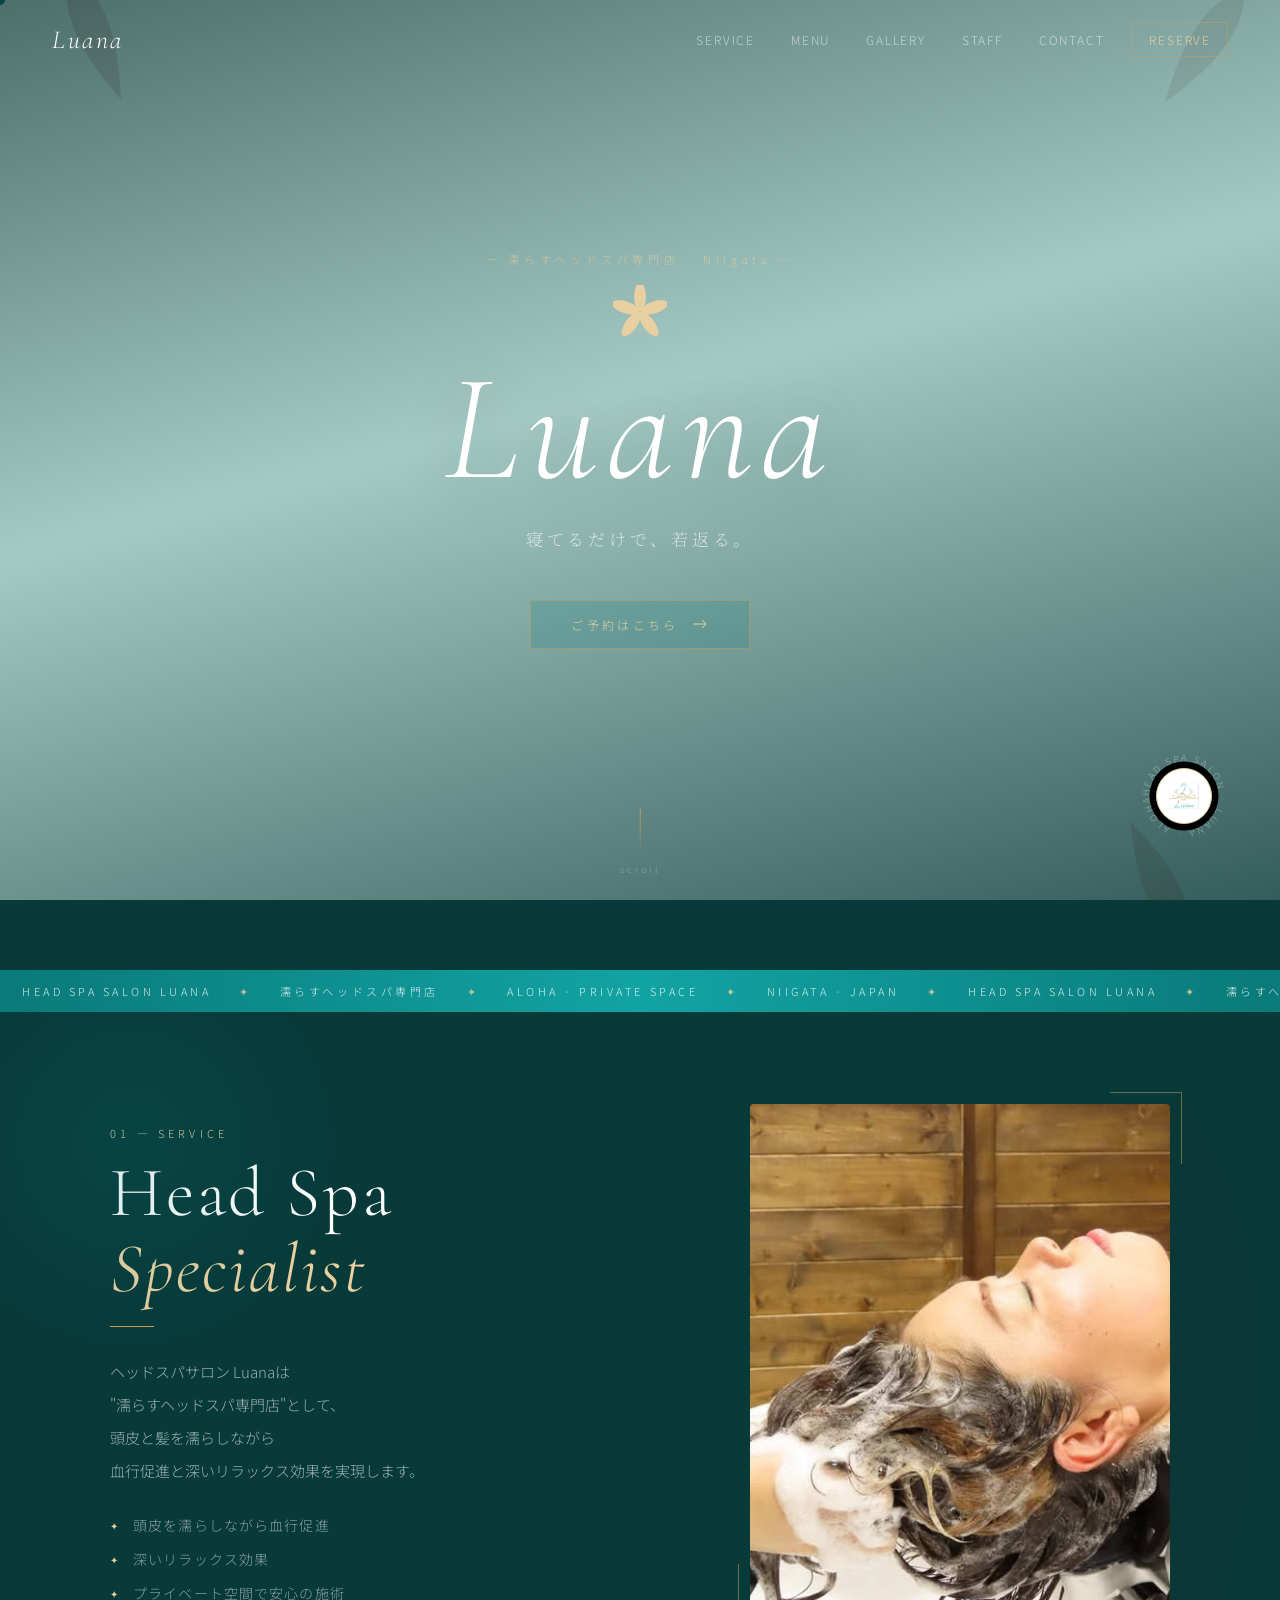
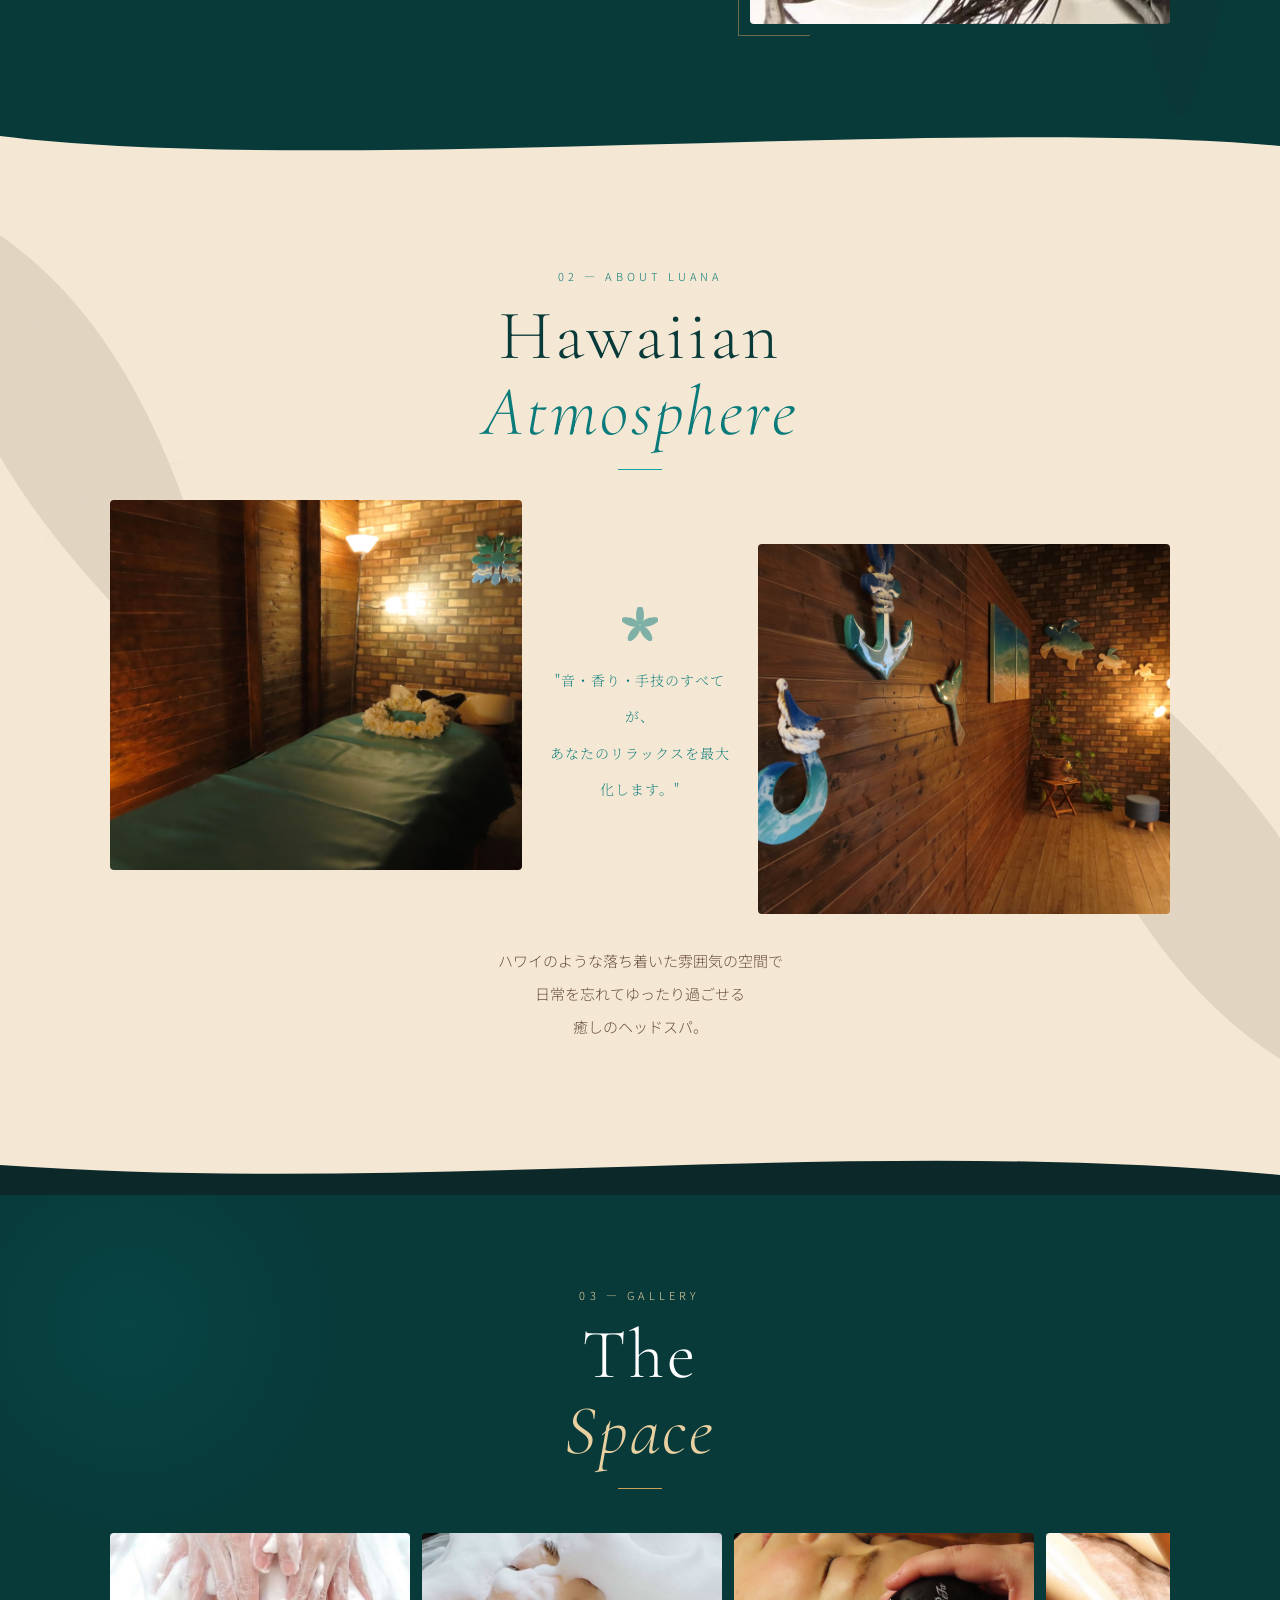
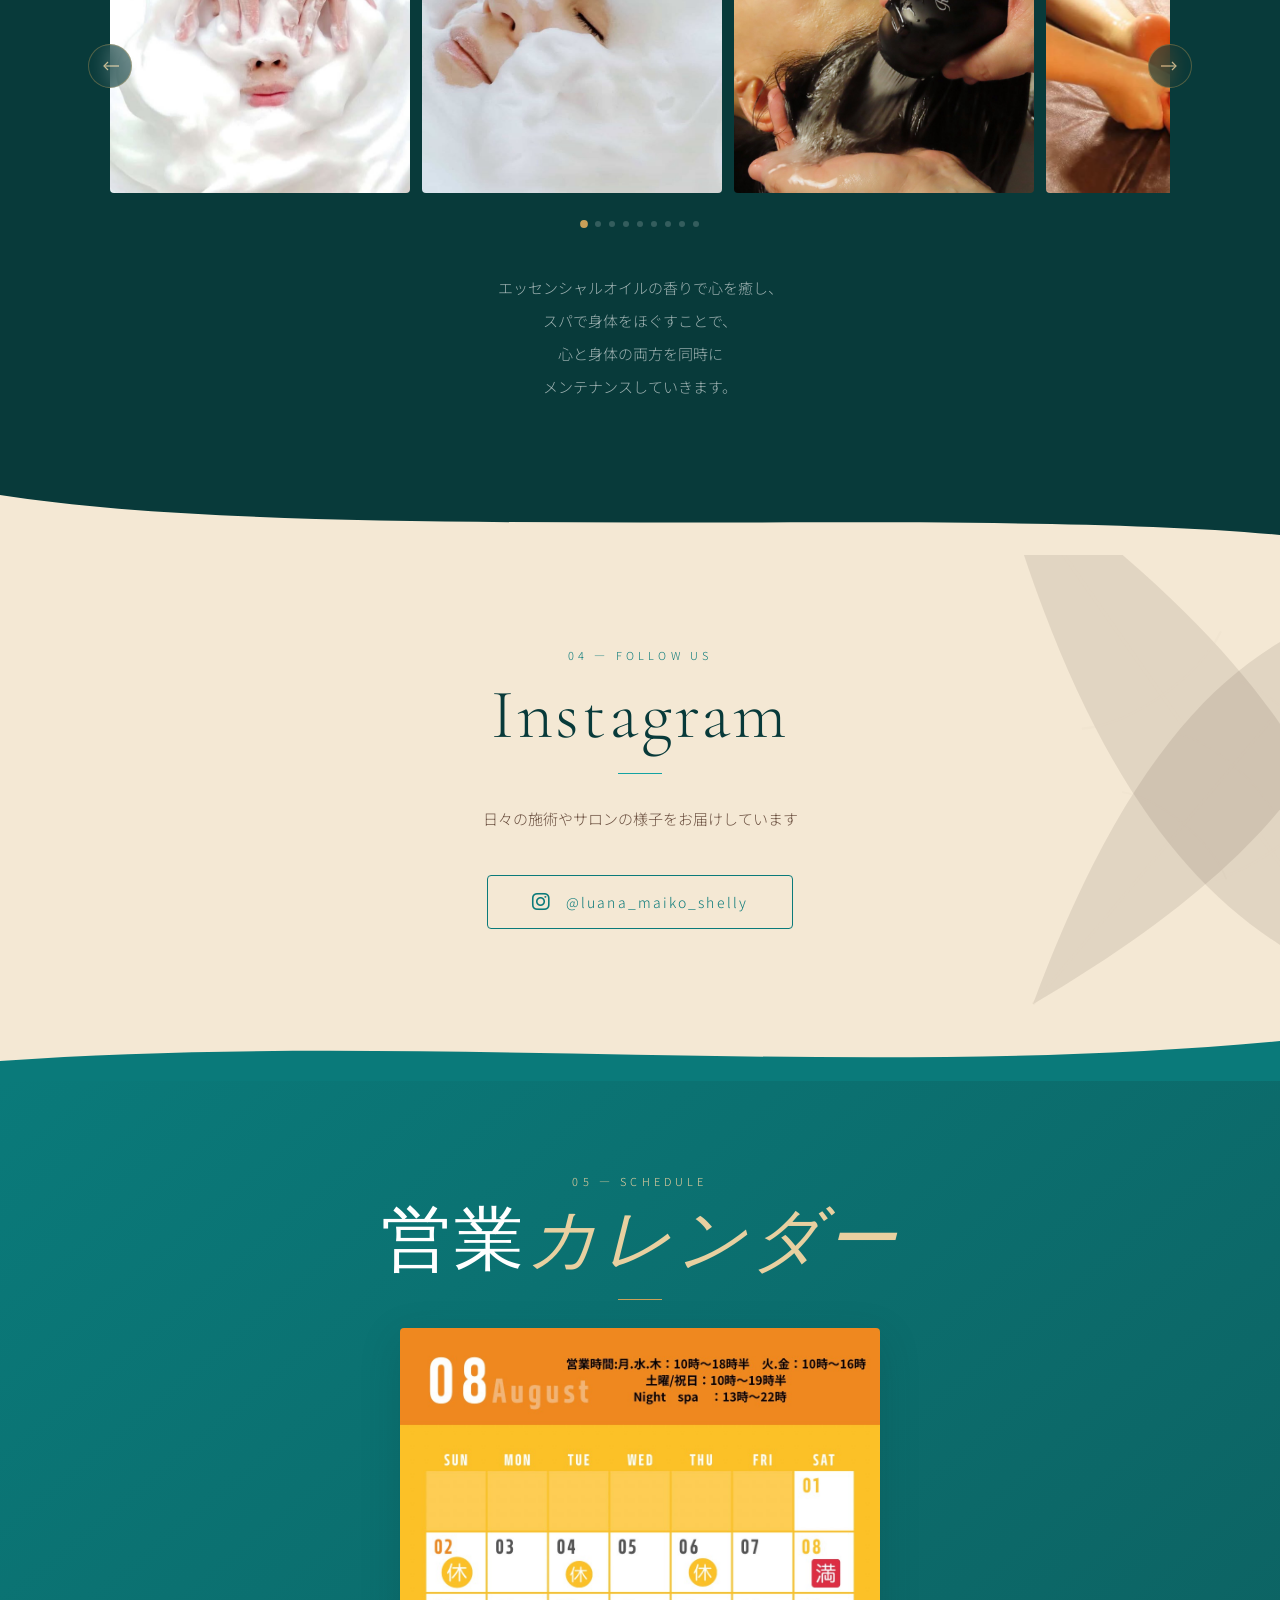
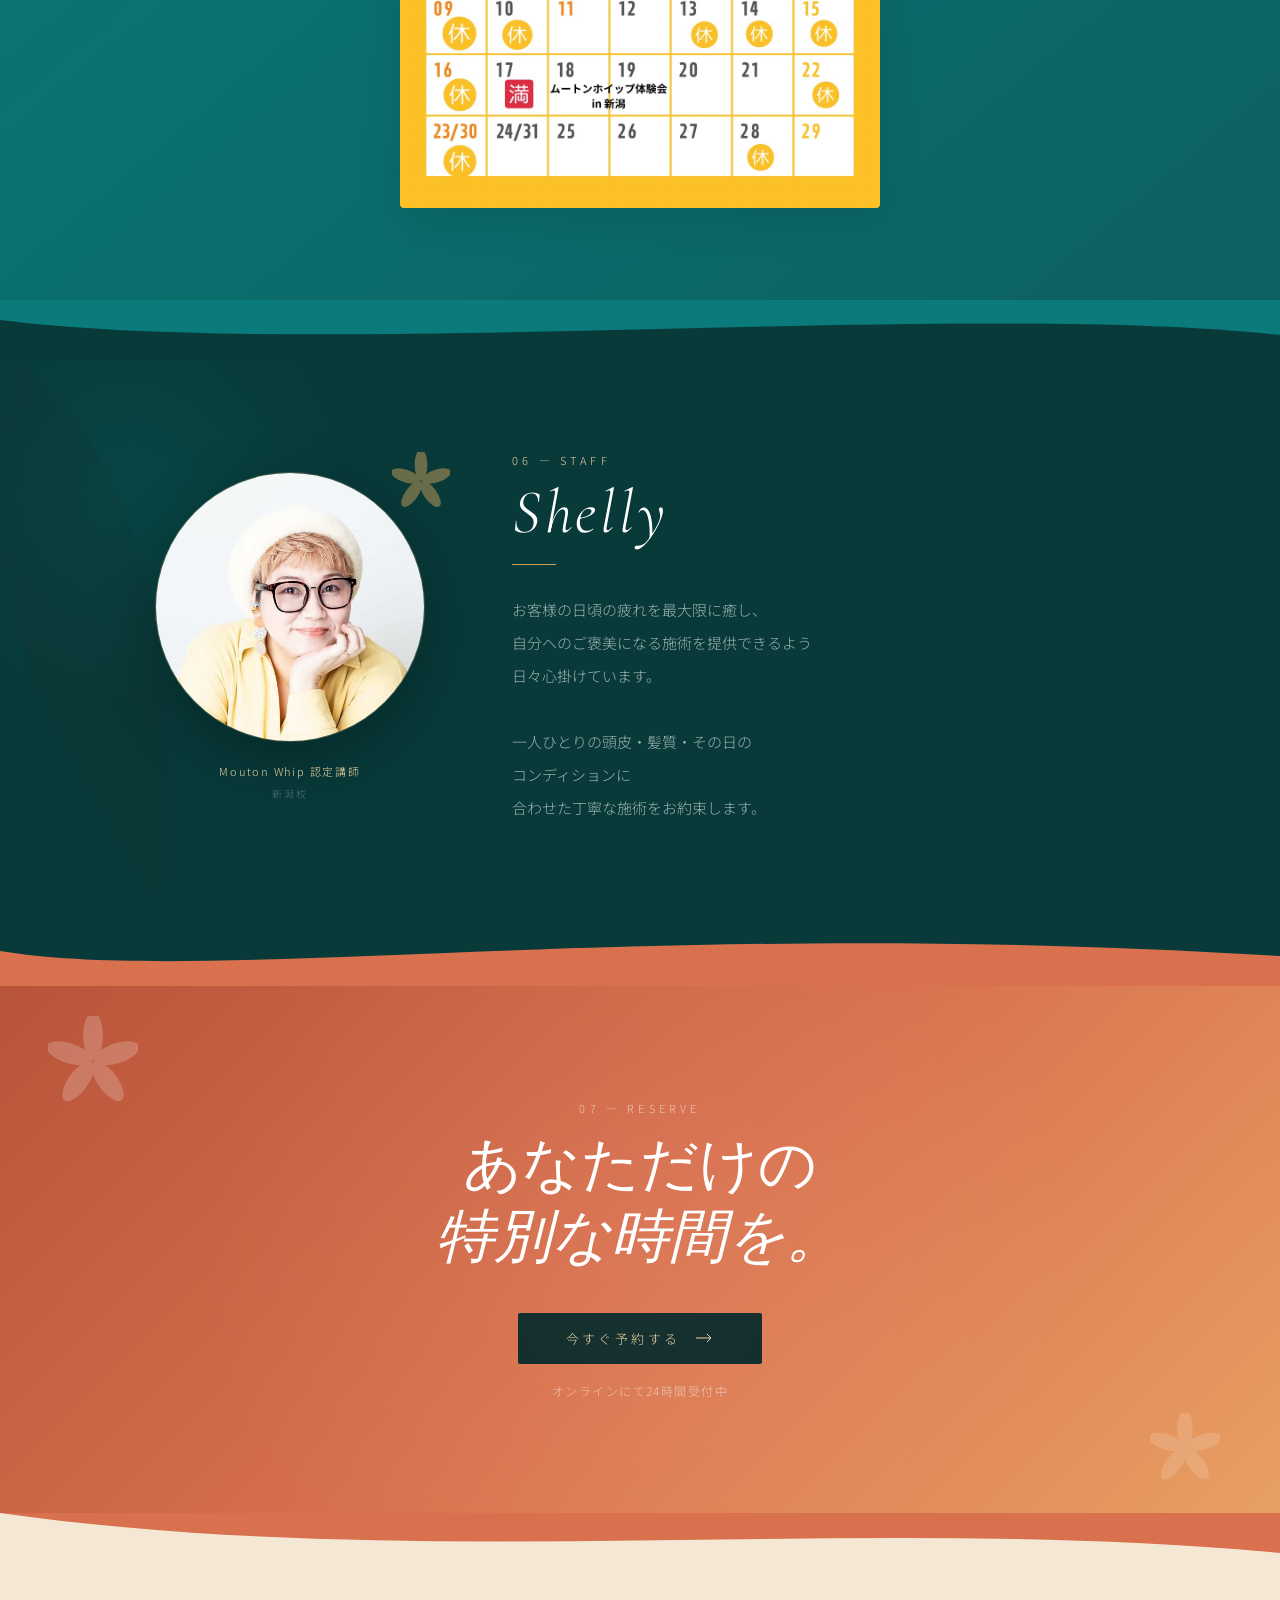
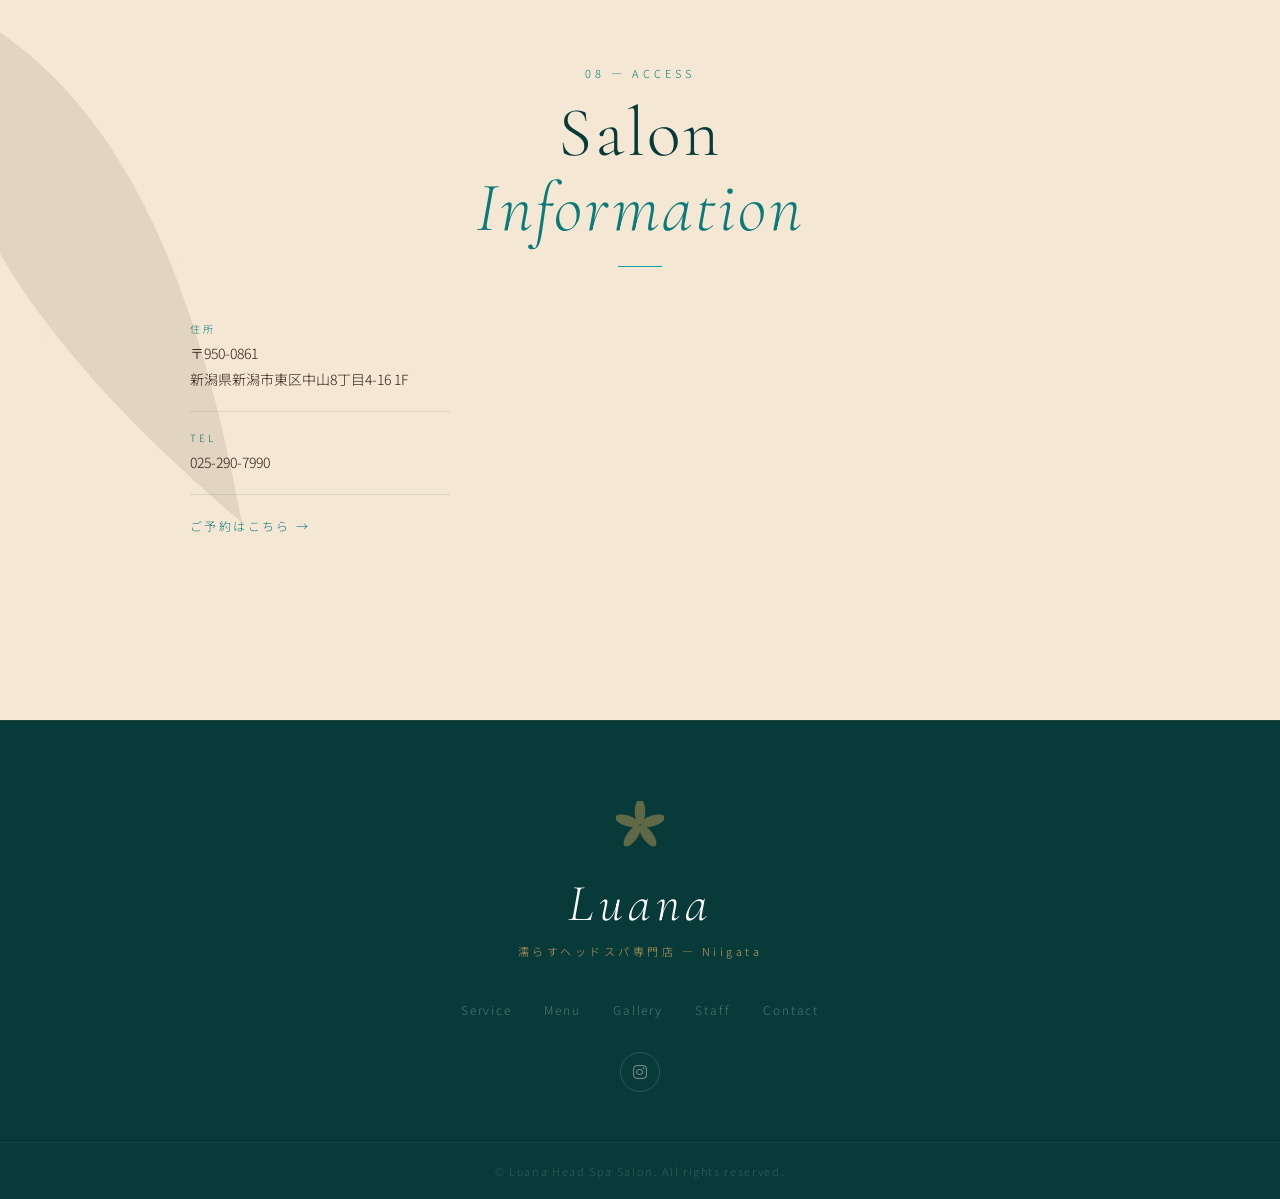
==== commit 72454937: "Update index.html" ====
--- a/index.html
+++ b/index.html
@@ -260,7 +260,7 @@
     <span class="tag-line">05 — Schedule</span>
     <h2 class="title-serif" style="margin-bottom:20px">営業<em>カレンダー</em></h2>
     <div class="gold-bar"></div>
-    <div class="schedule-img"><img src="images/spa20.jpg" alt="schedule"></div>
+    <div class="schedule-img"><img src="images/spa30.jpg" alt="schedule"></div>
   </div>
 </section>
 
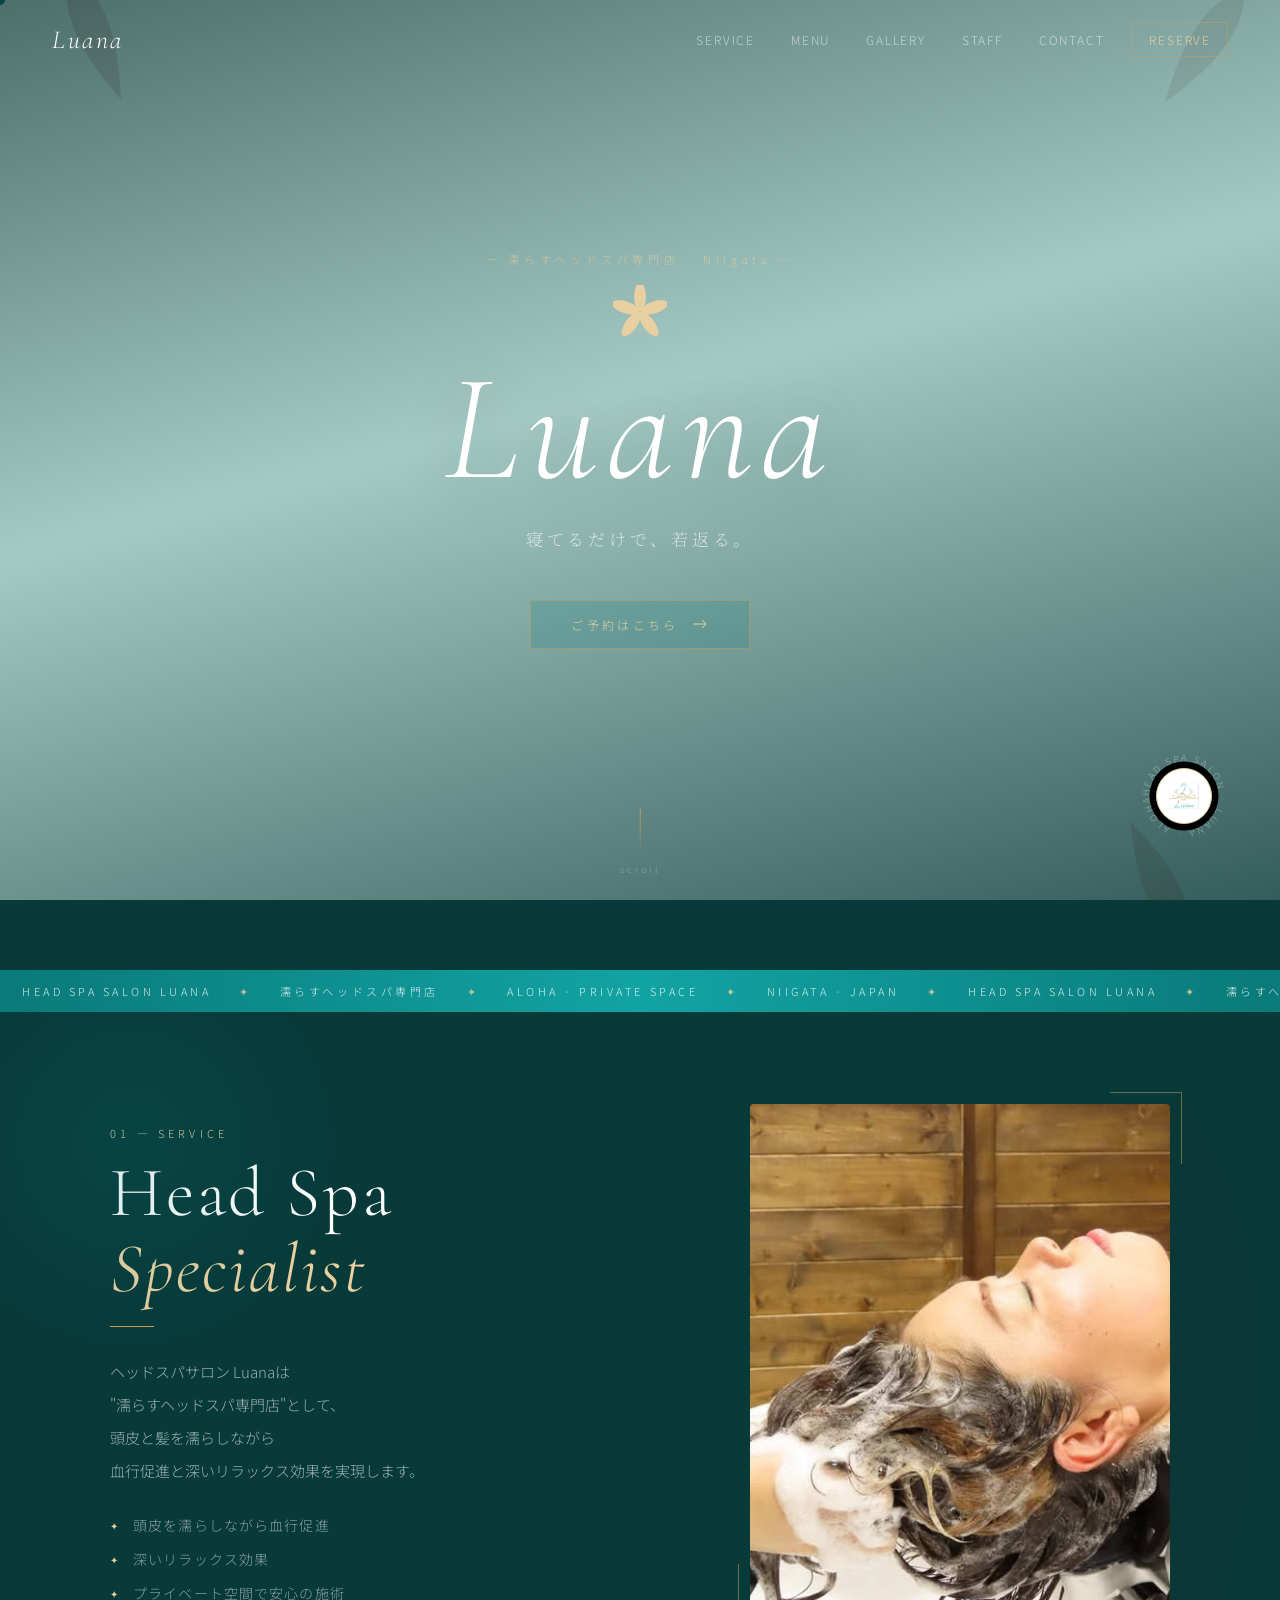
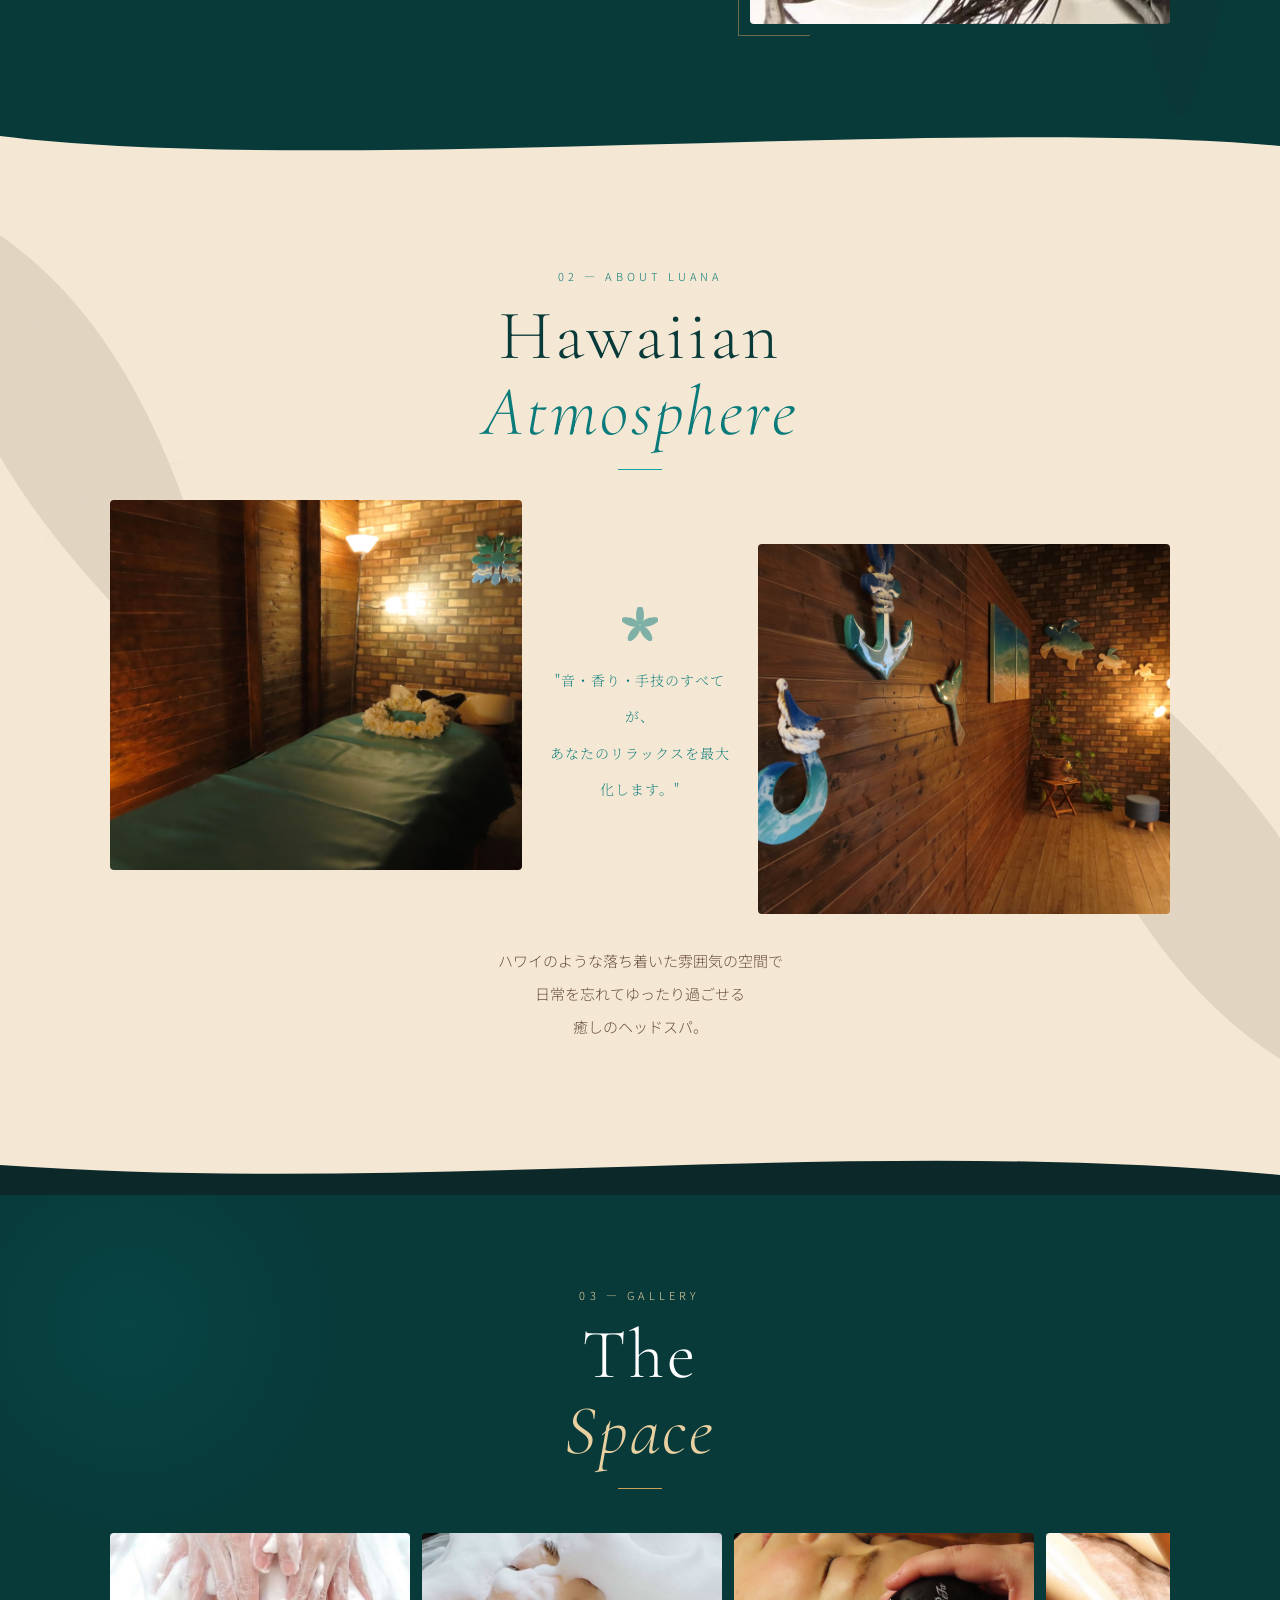
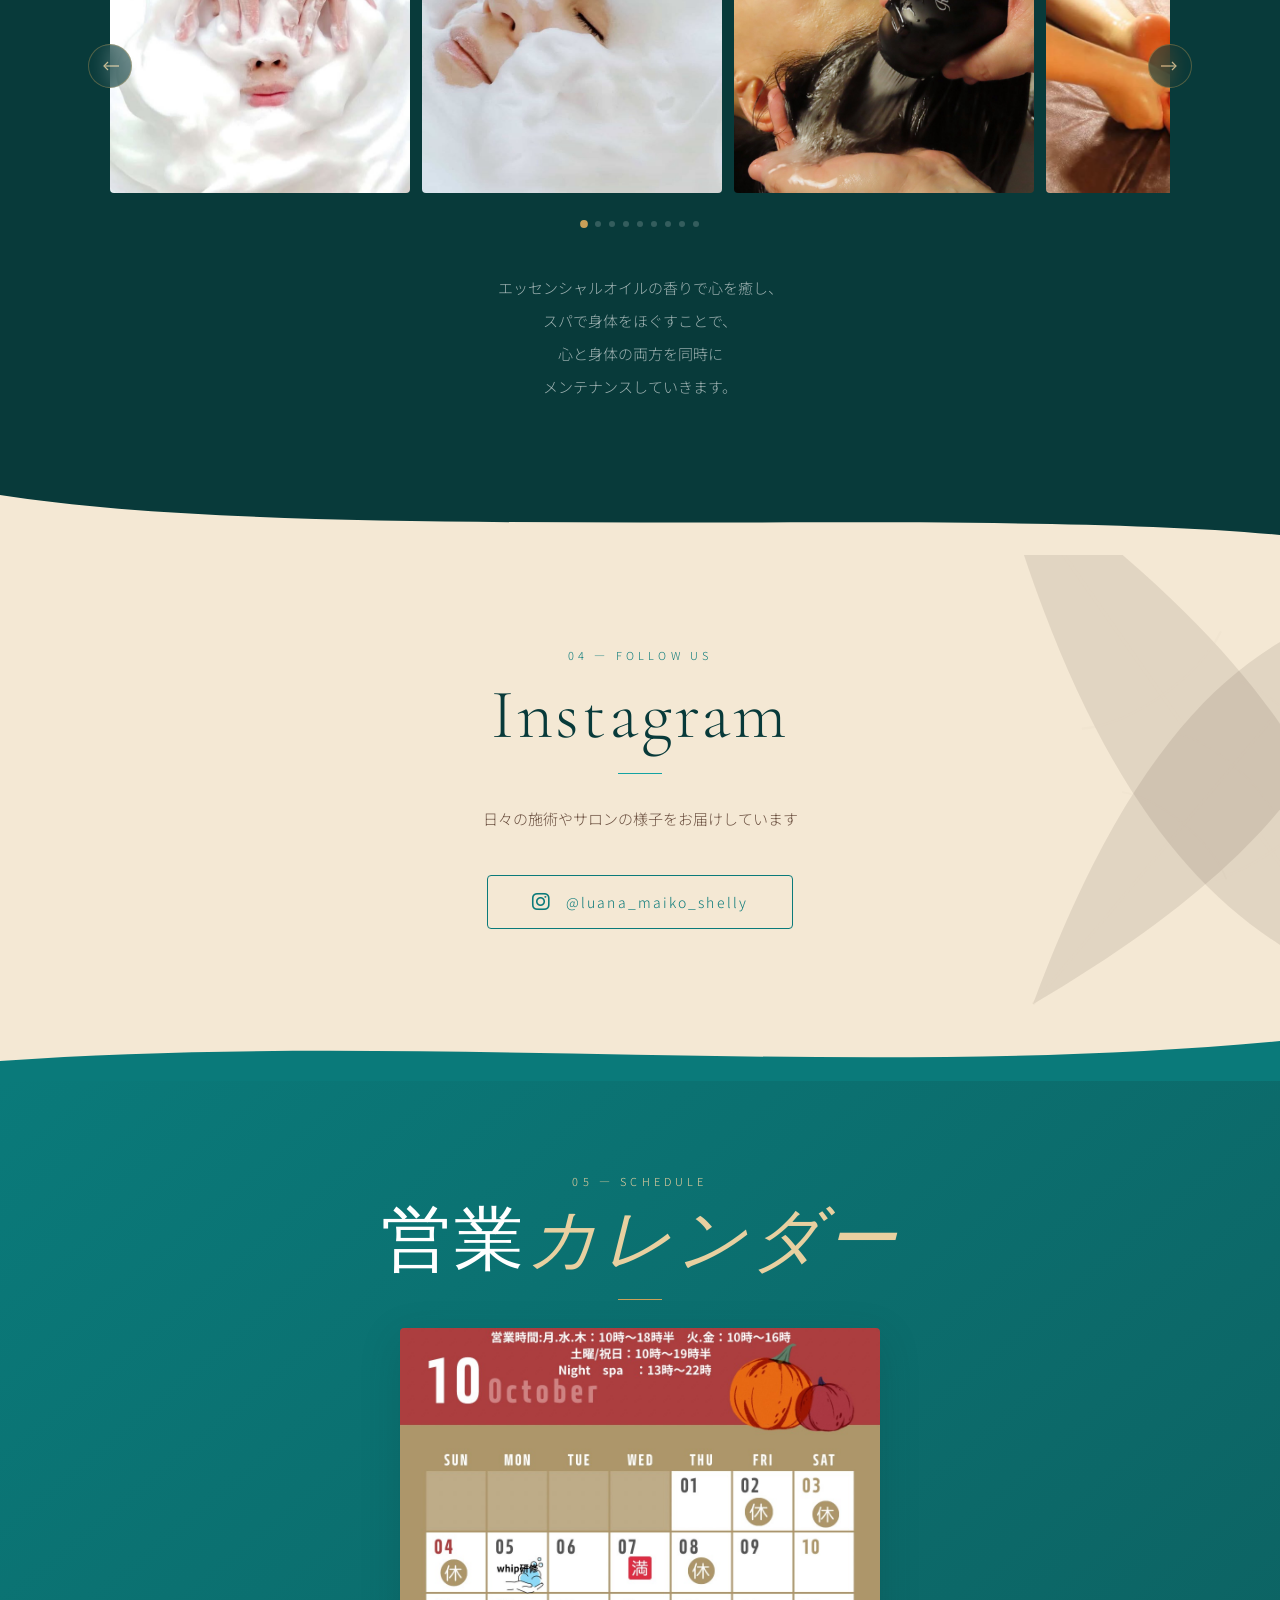
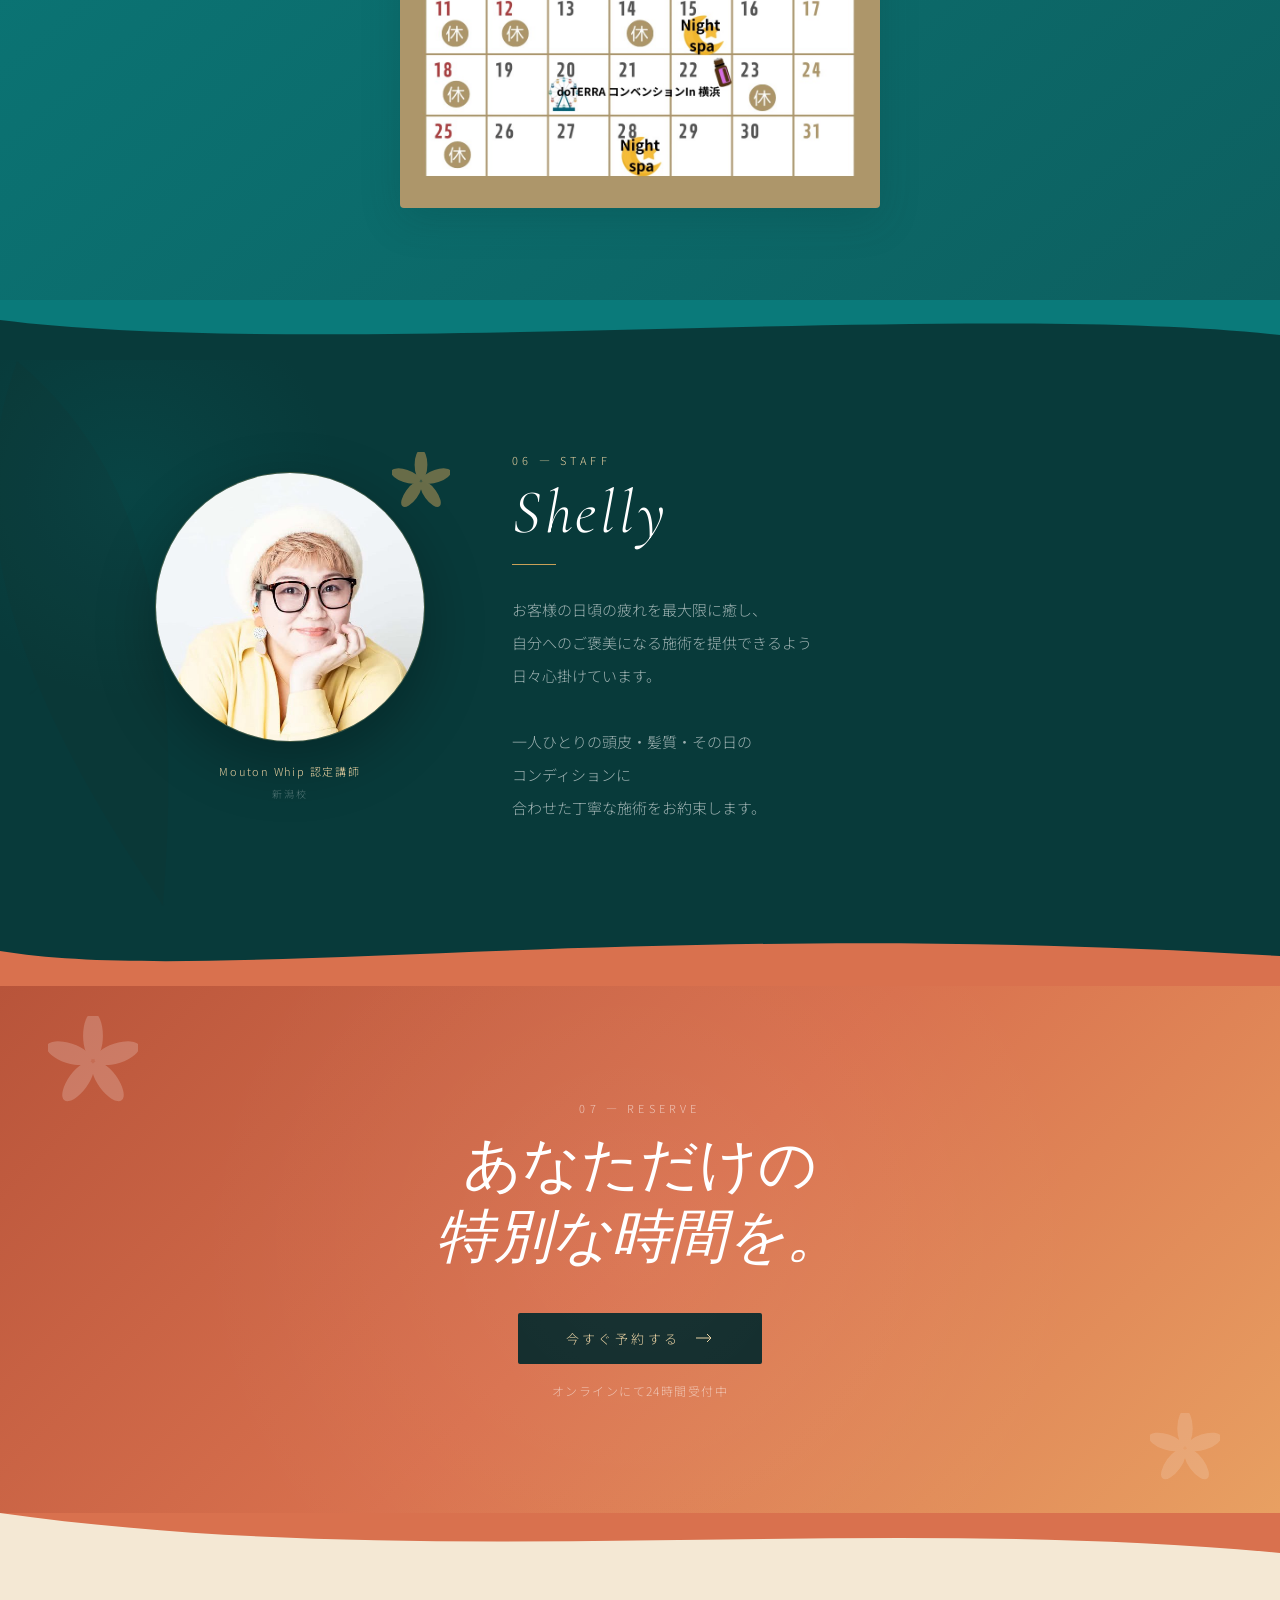
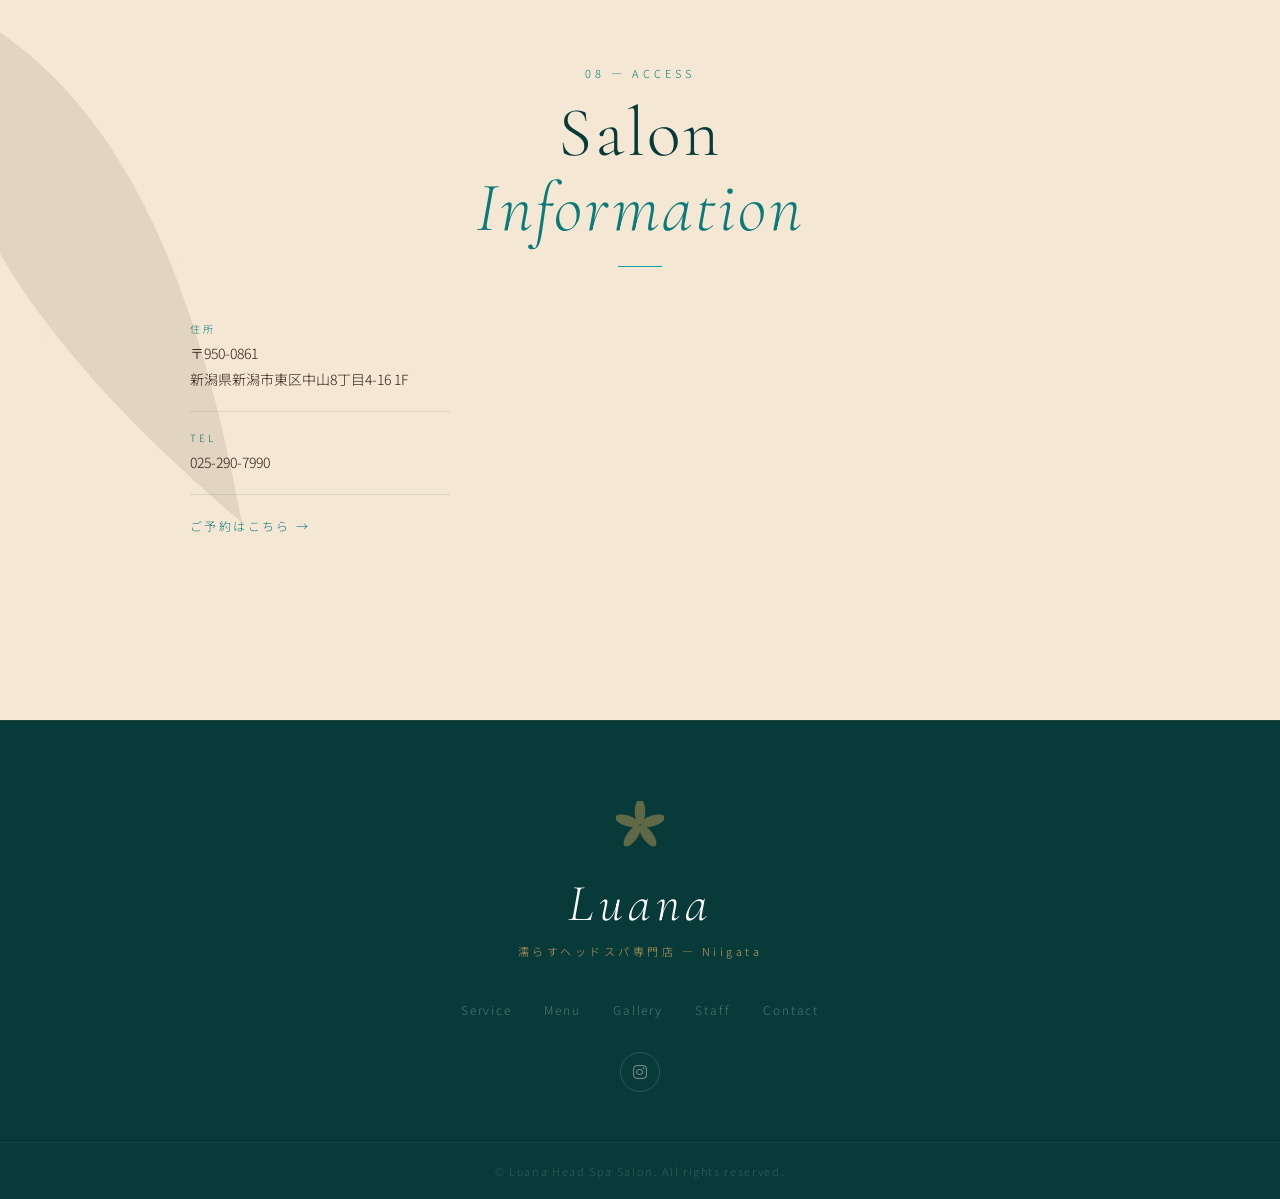
==== commit 8d279186: "Update index.html" ====
--- a/index.html
+++ b/index.html
@@ -260,7 +260,7 @@
     <span class="tag-line">05 — Schedule</span>
     <h2 class="title-serif" style="margin-bottom:20px">営業<em>カレンダー</em></h2>
     <div class="gold-bar"></div>
-    <div class="schedule-img"><img src="images/spa30.jpg" alt="schedule"></div>
+    <div class="schedule-img"><img src="images/spa31.jpg" alt="schedule"></div>
   </div>
 </section>
 
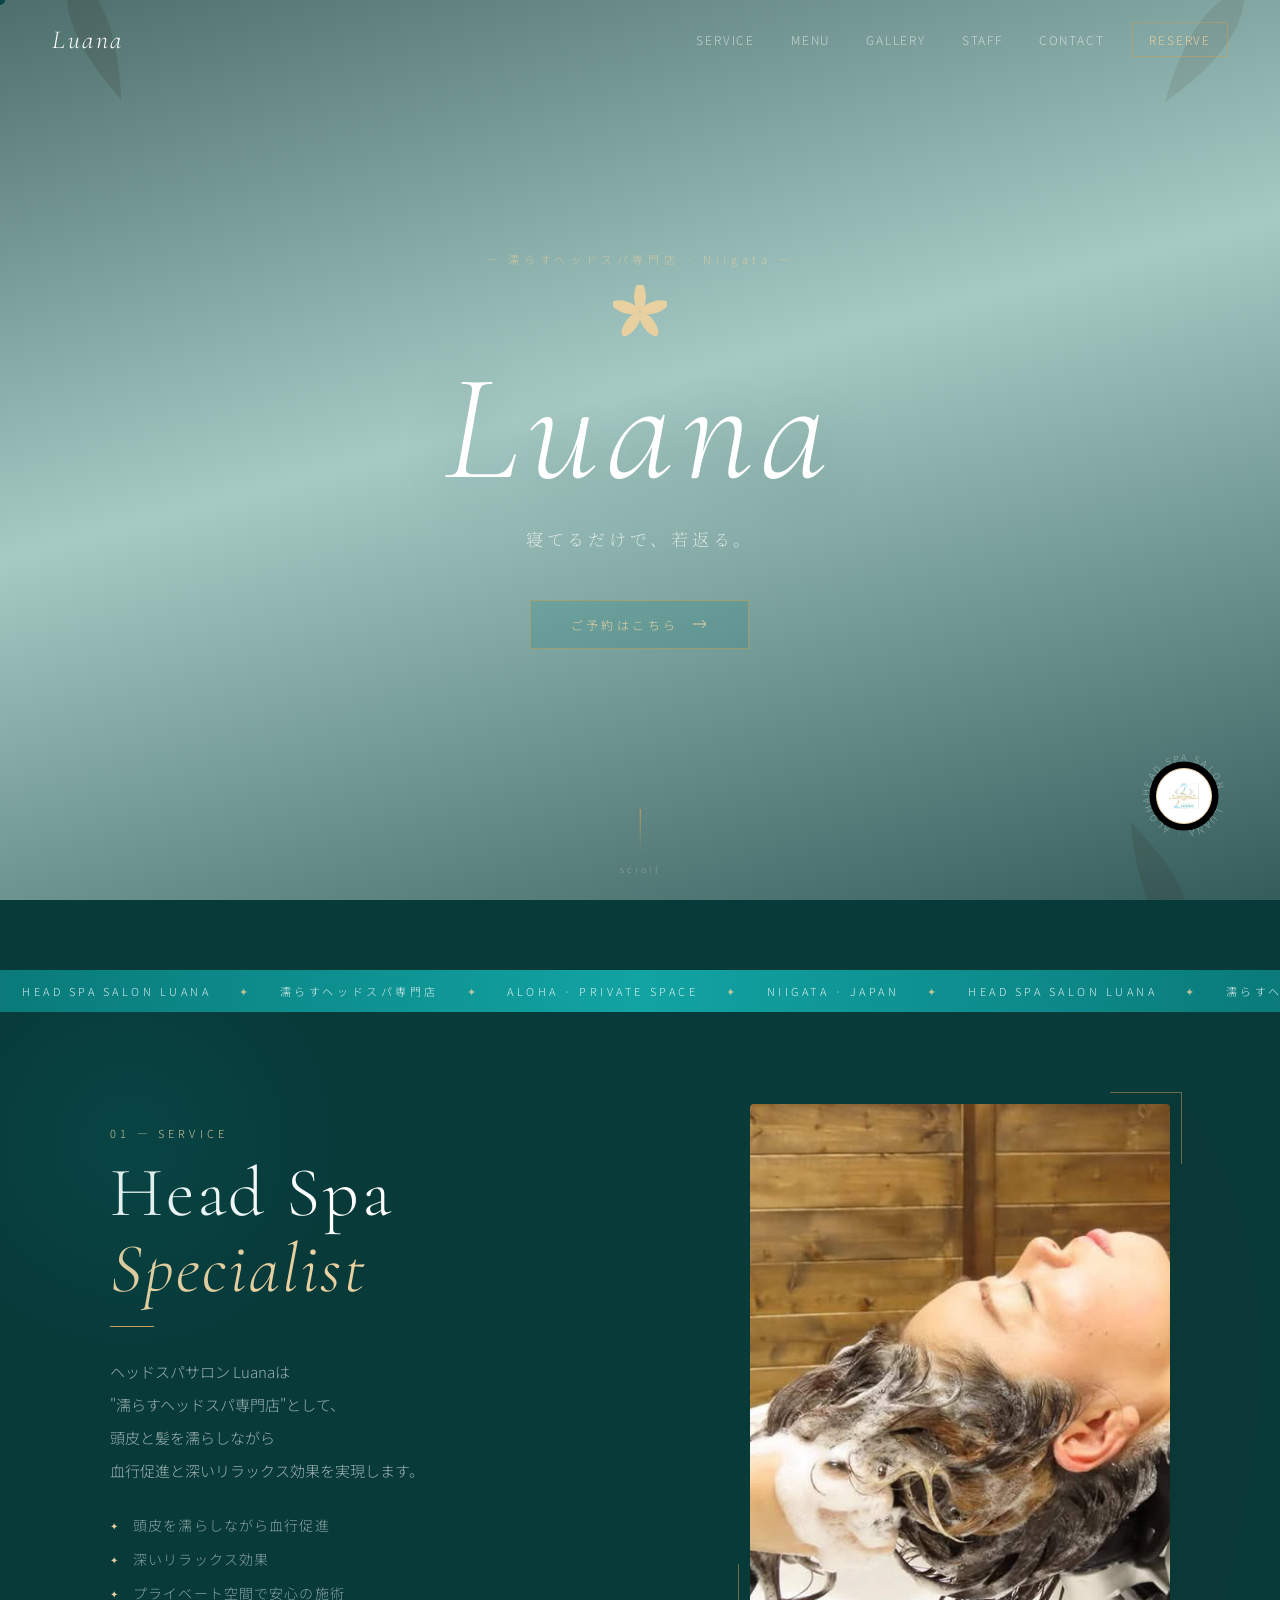
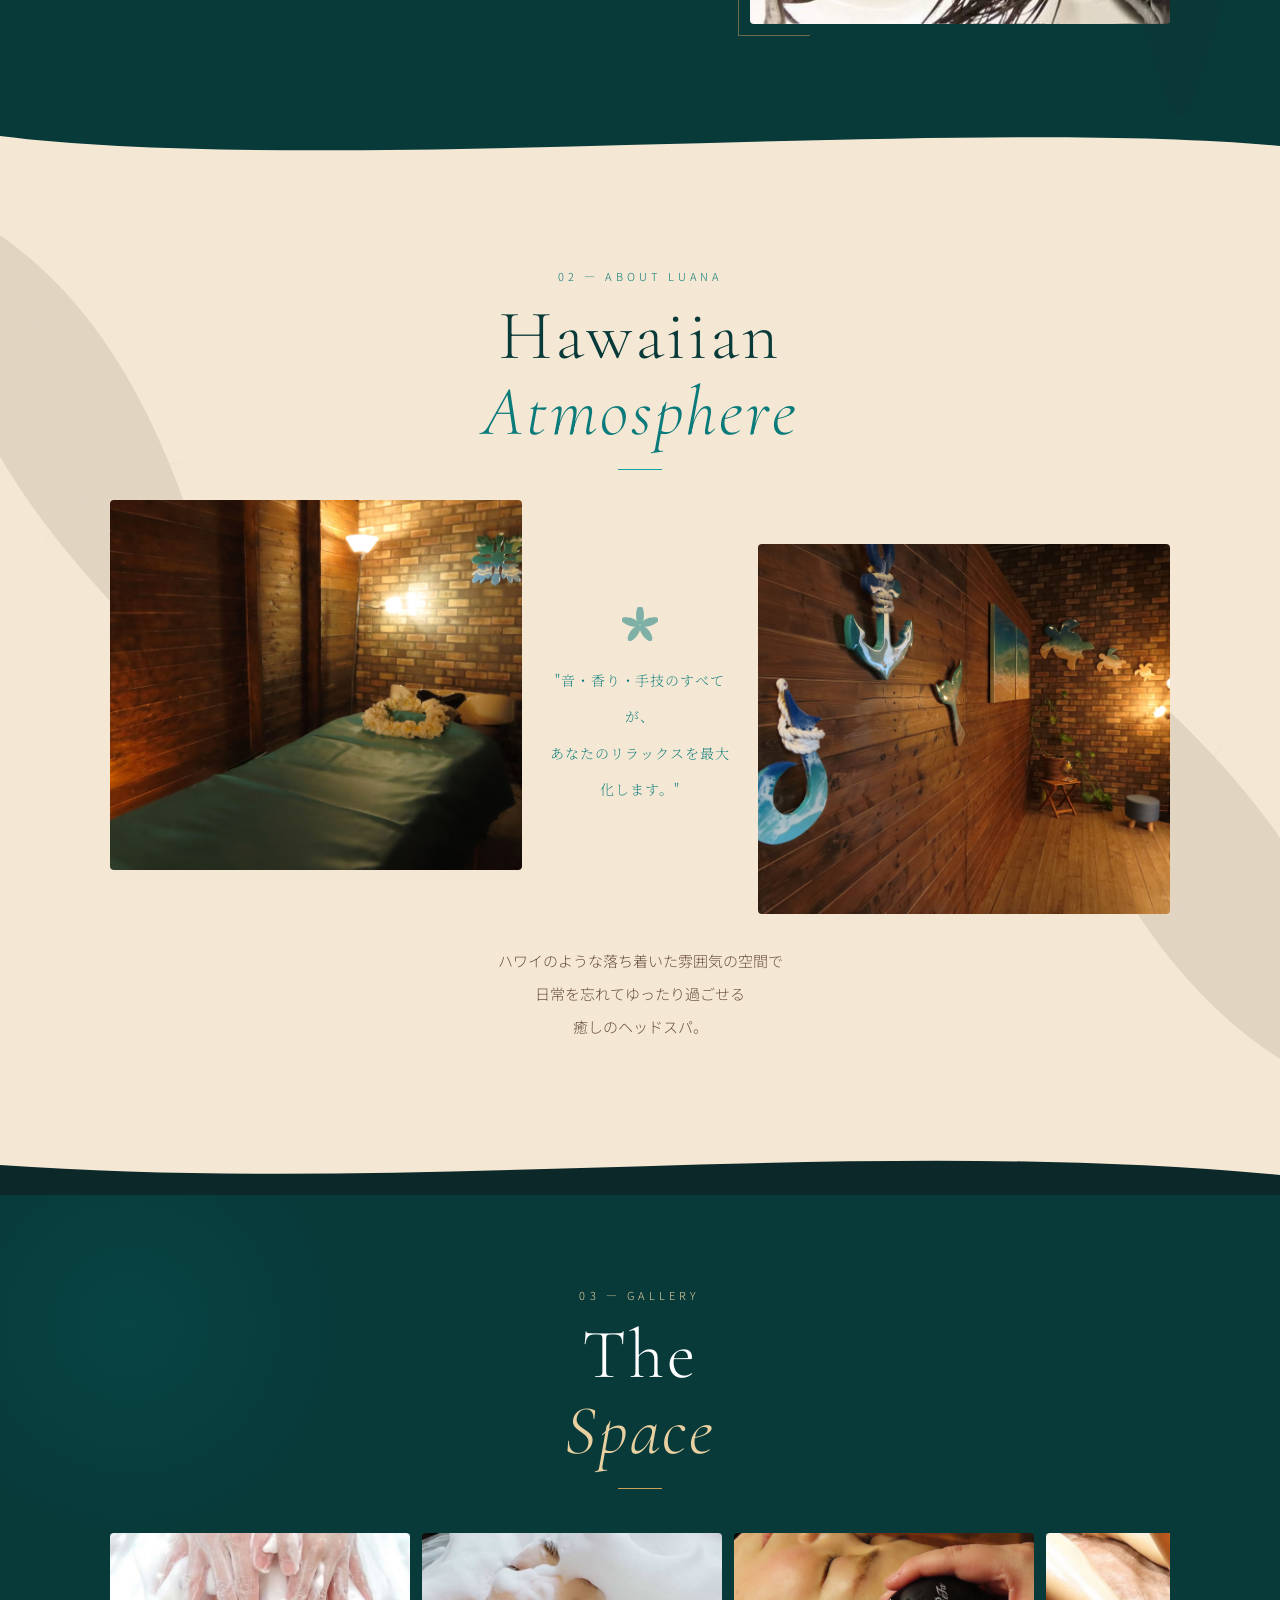
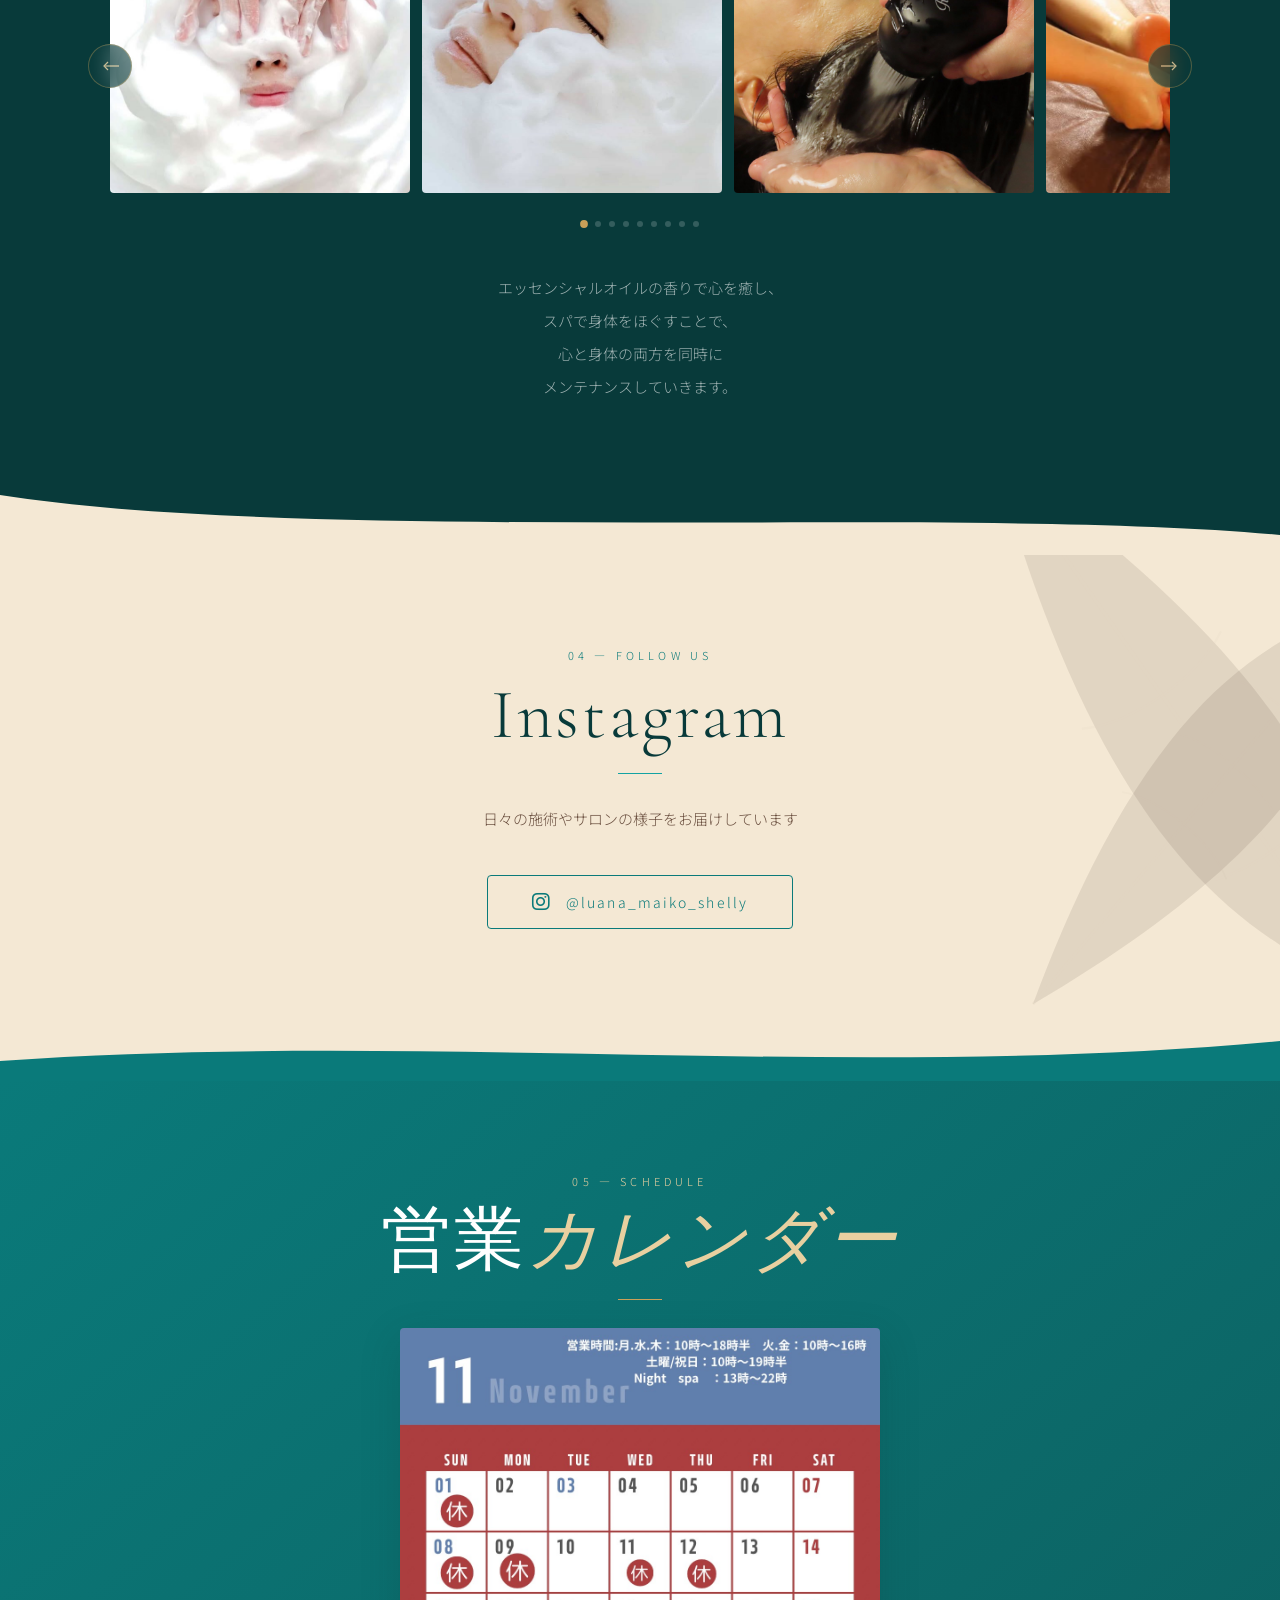
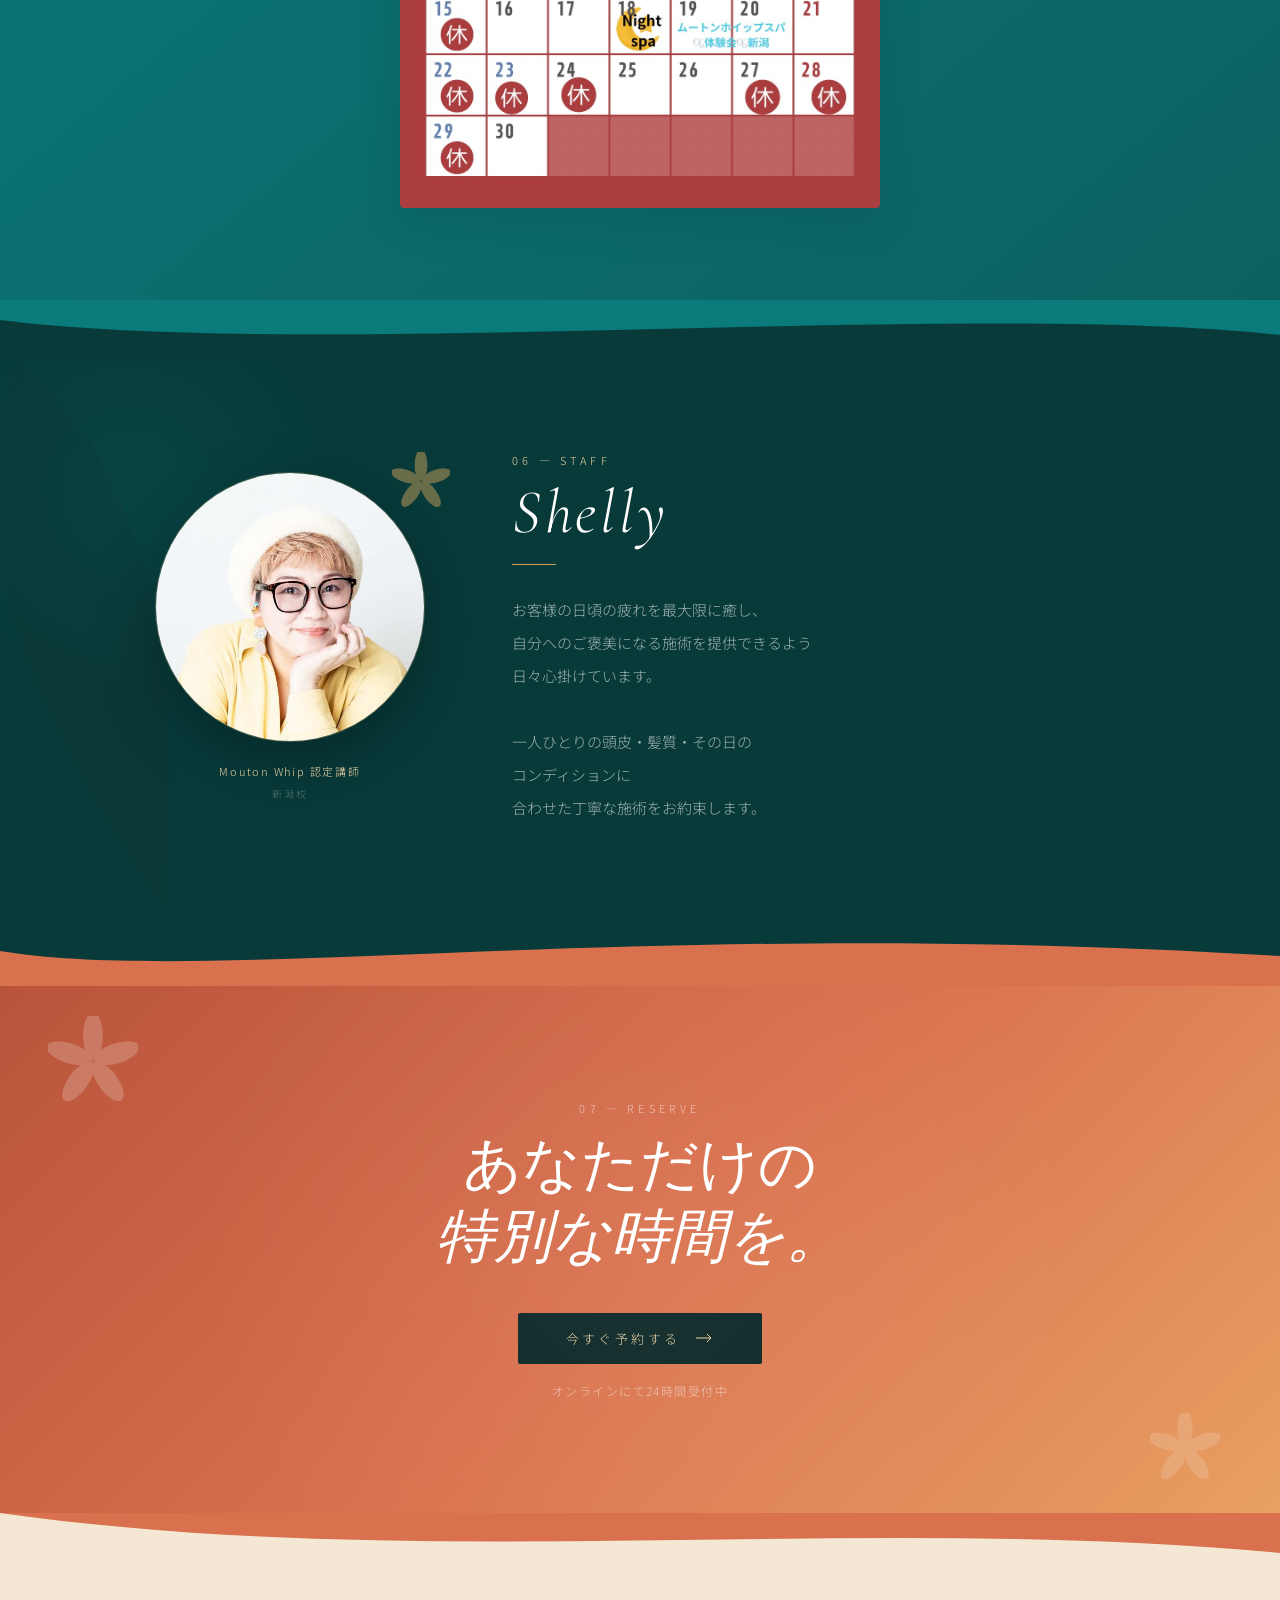
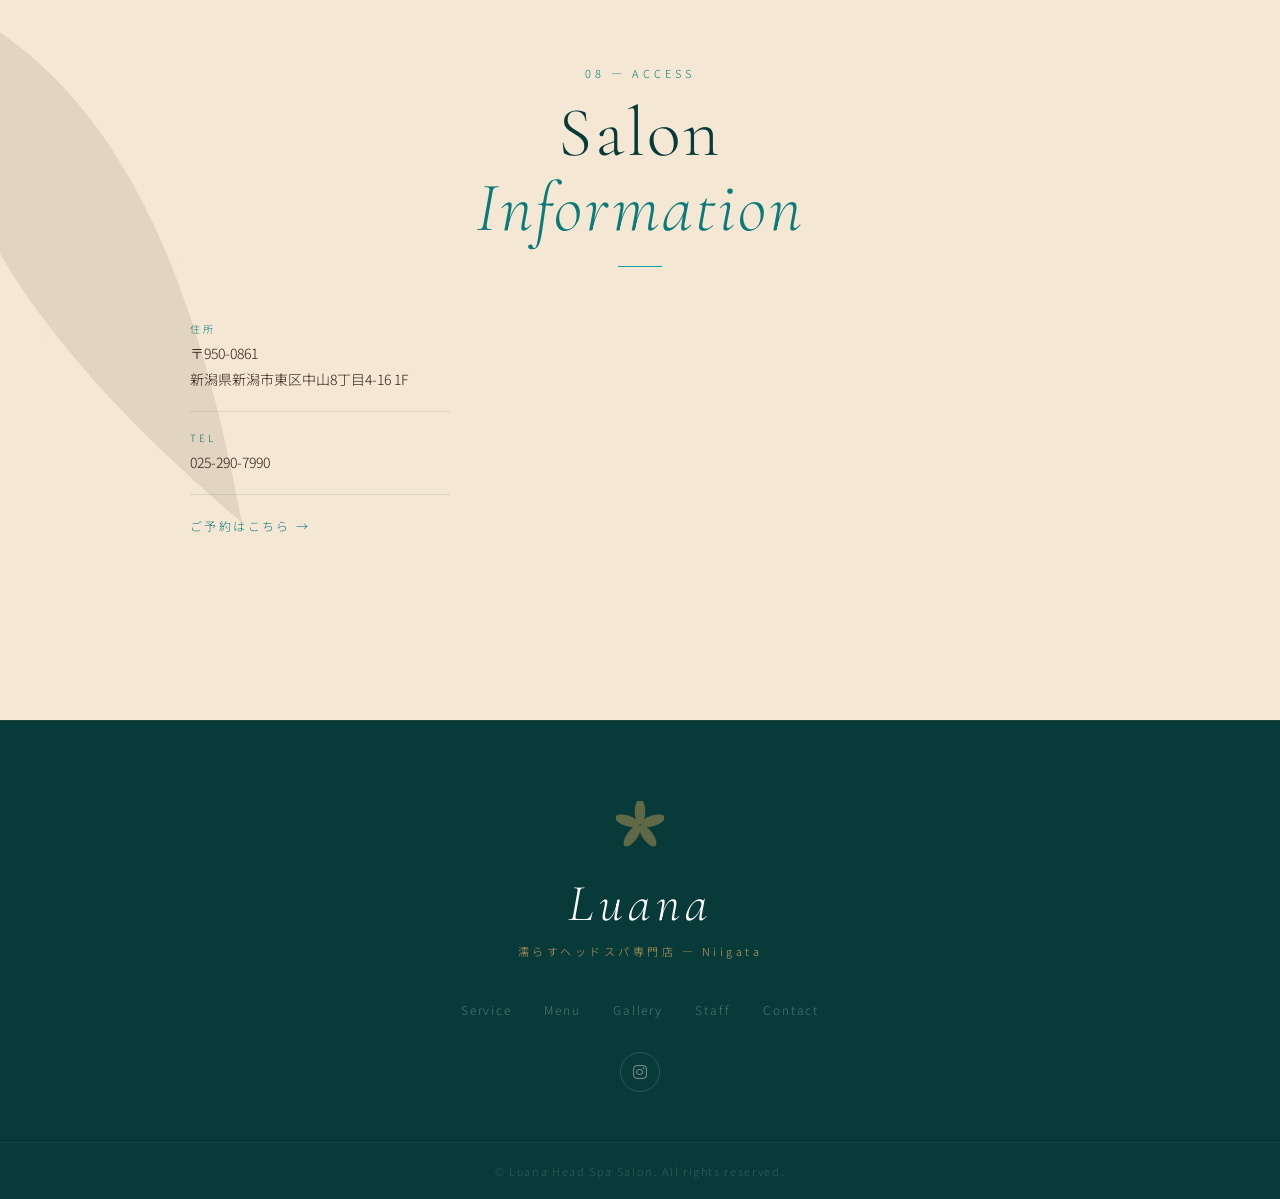
==== commit ce18e3af: "Update schedule image in index.html" ====
--- a/index.html
+++ b/index.html
@@ -260,7 +260,7 @@
     <span class="tag-line">05 — Schedule</span>
     <h2 class="title-serif" style="margin-bottom:20px">営業<em>カレンダー</em></h2>
     <div class="gold-bar"></div>
-    <div class="schedule-img"><img src="images/spa31.jpg" alt="schedule"></div>
+    <div class="schedule-img"><img src="images/spa32.jpg" alt="schedule"></div>
   </div>
 </section>
 
